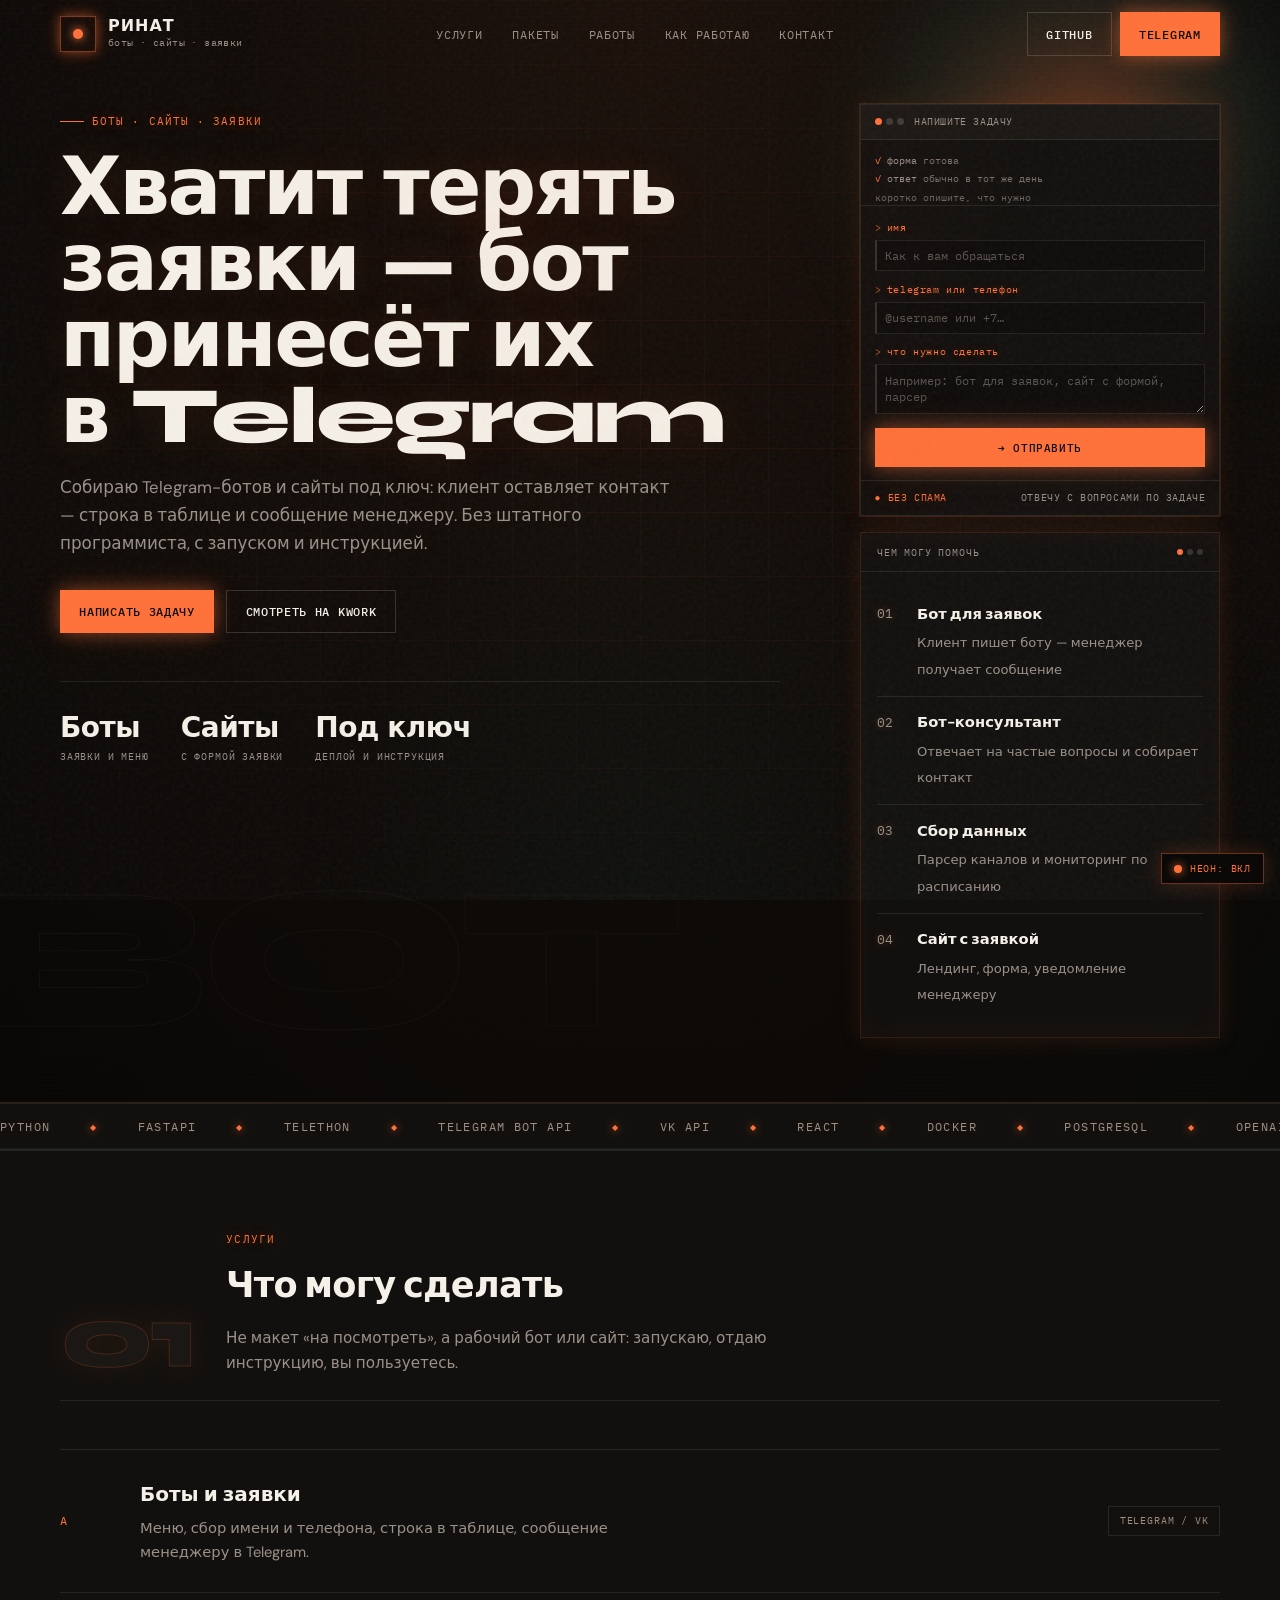
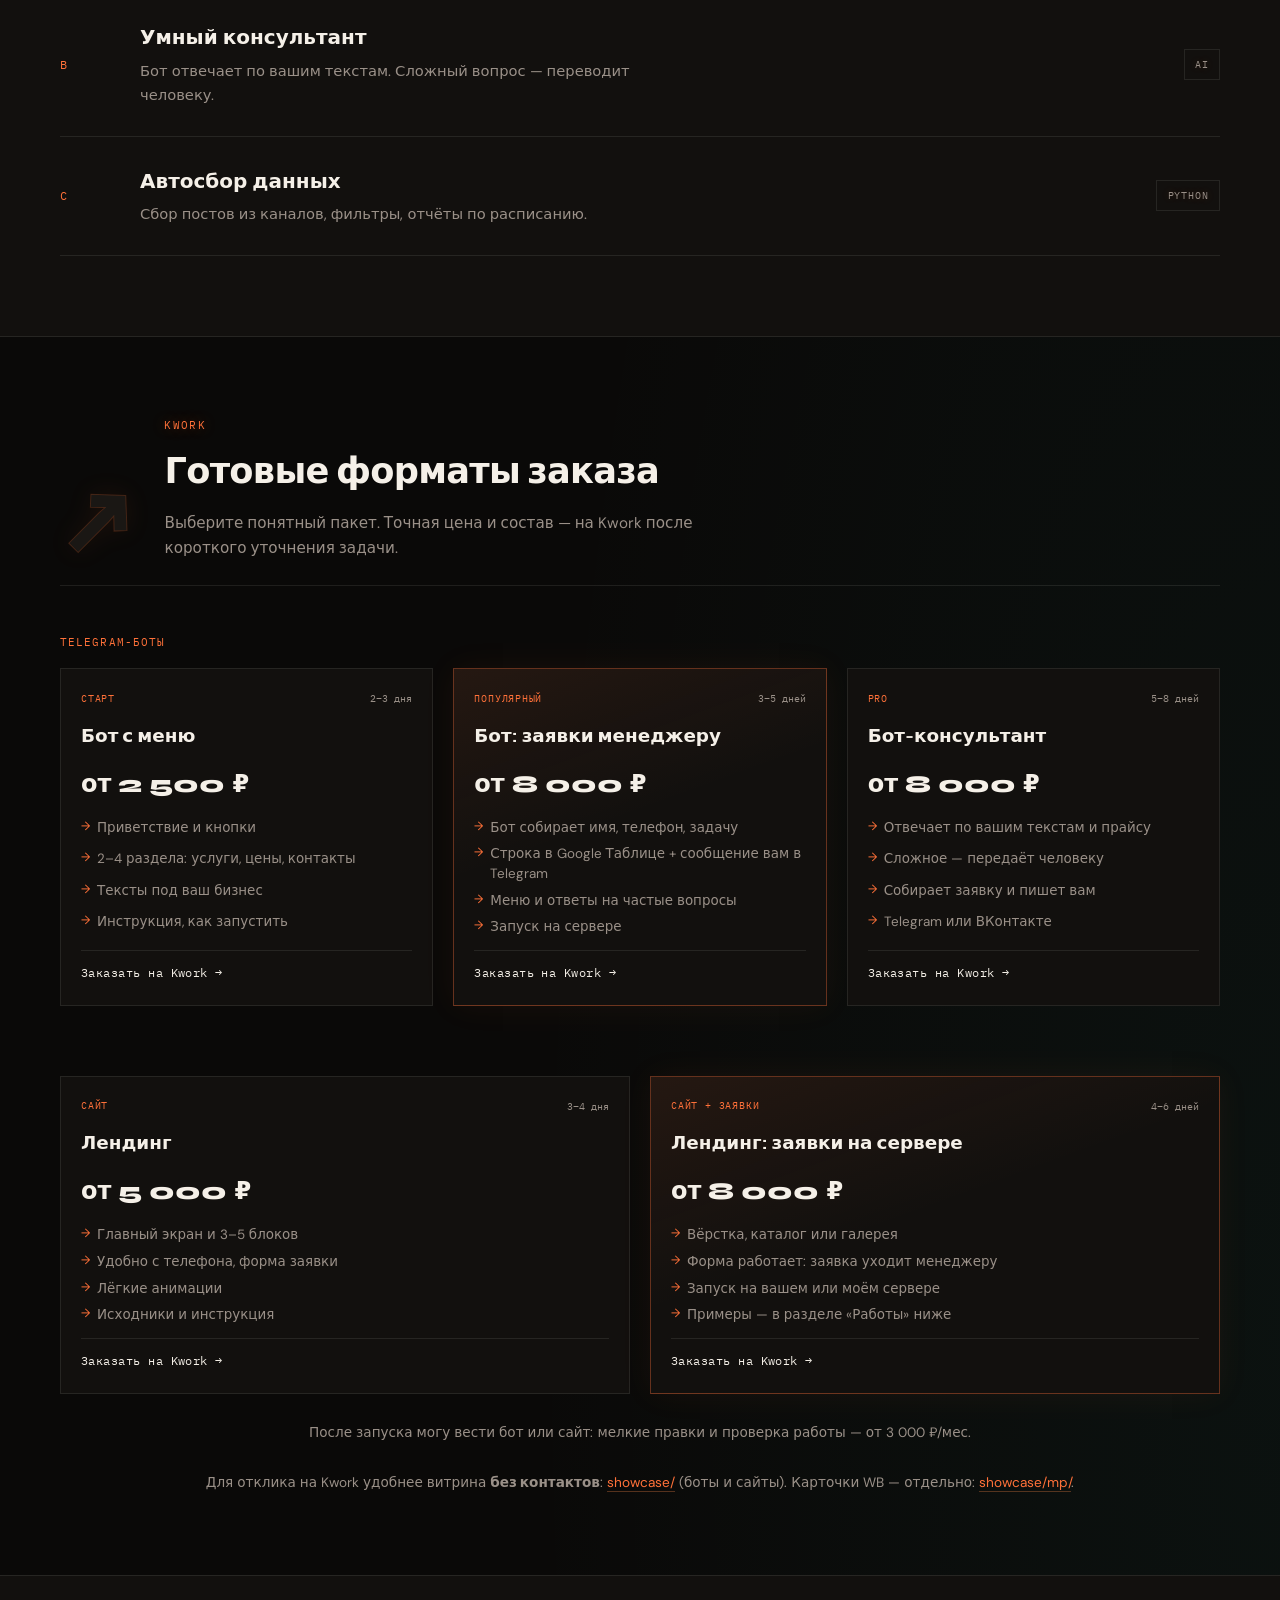
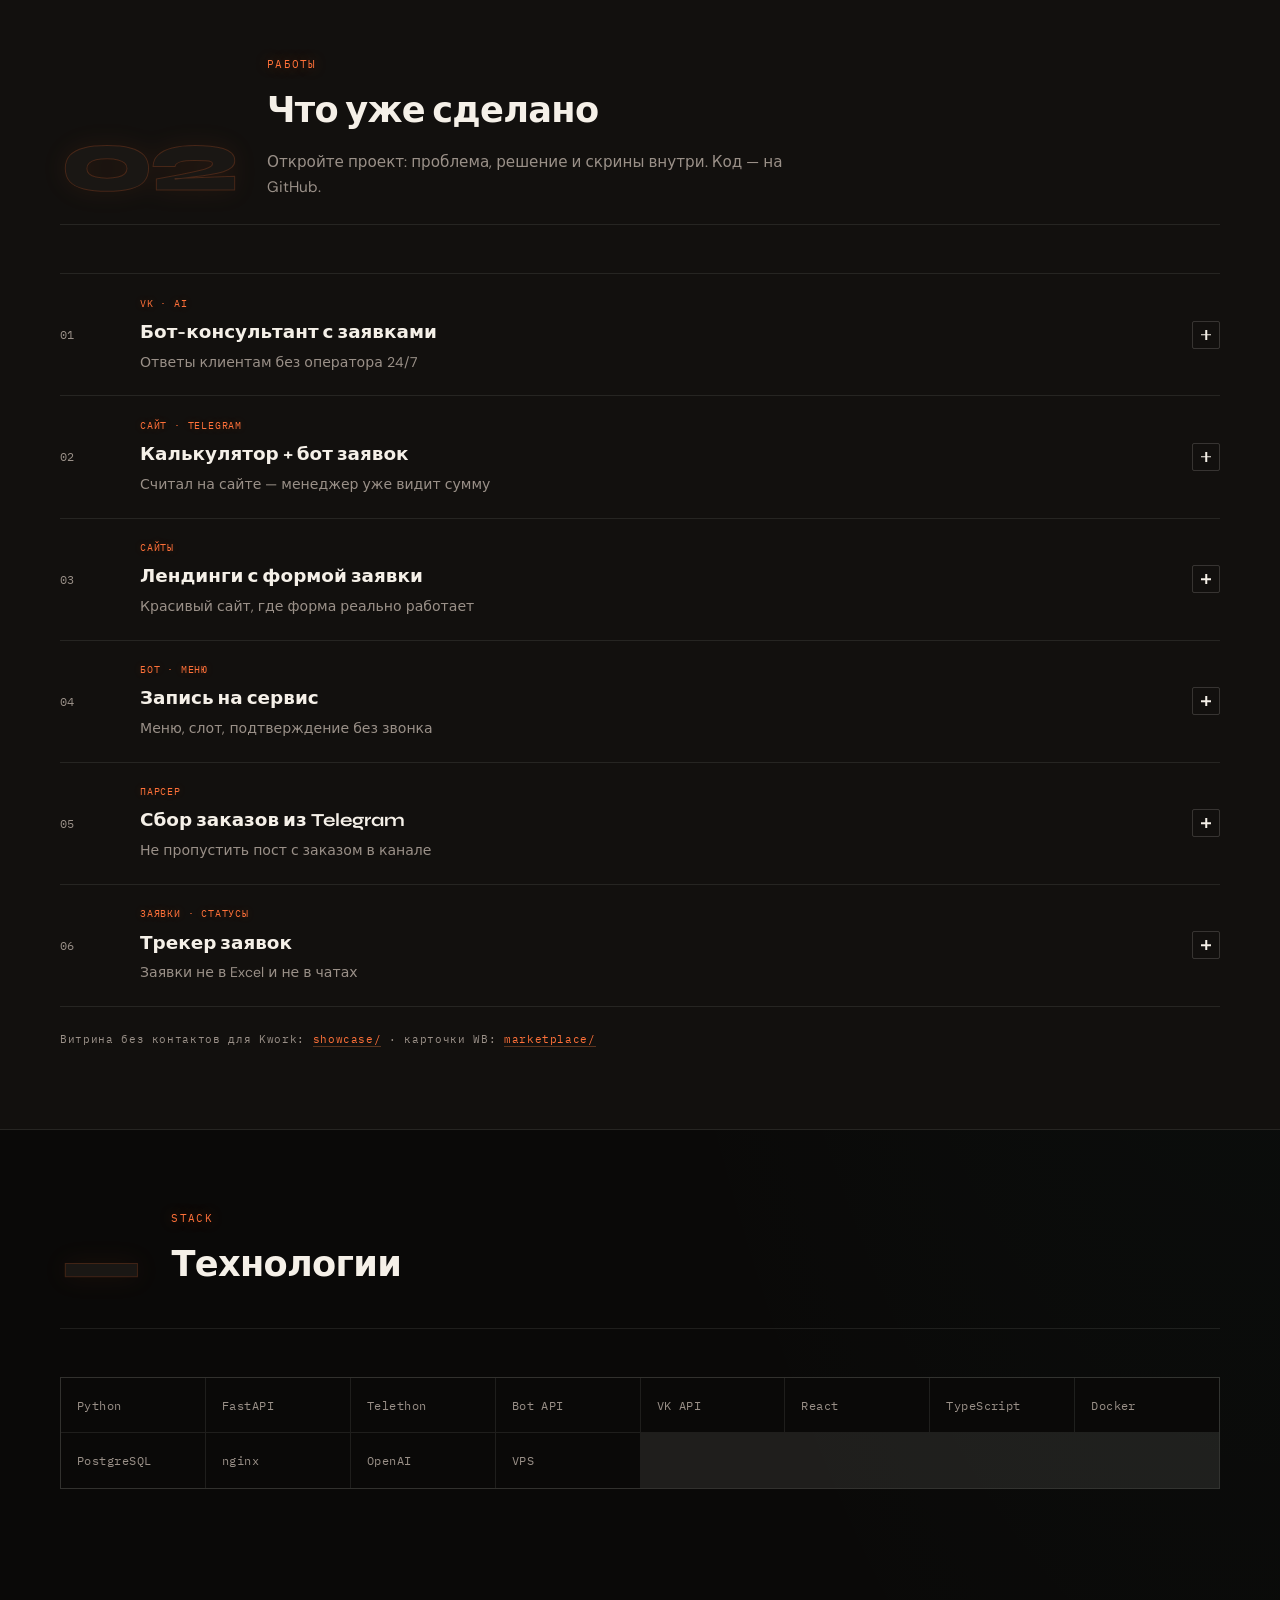
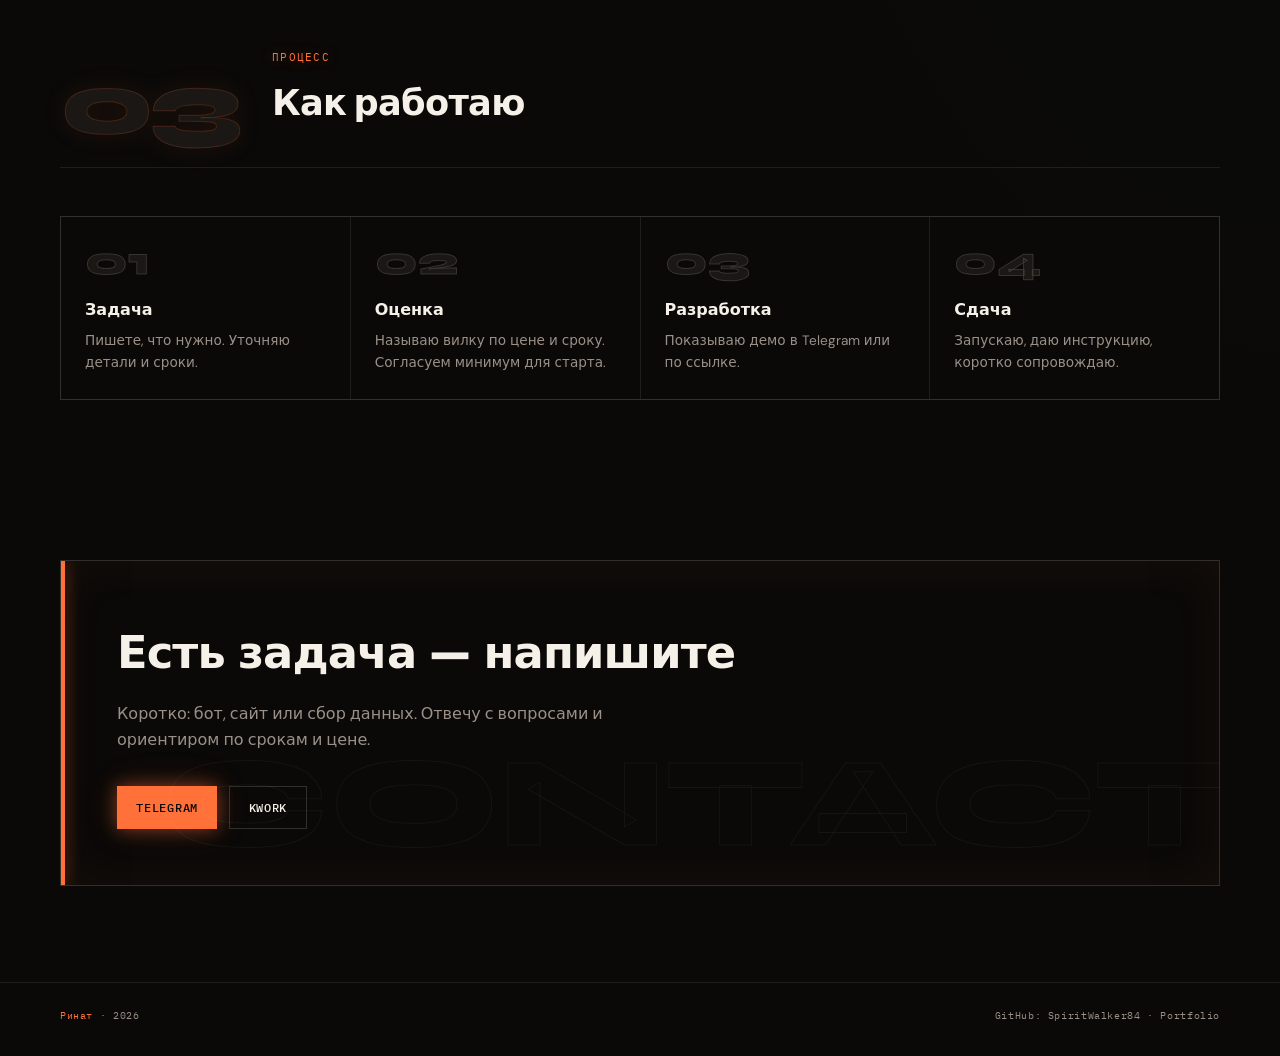
==== public/index.html @ 41913b08 "Add more project mock screenshots inside work accordion. Co-authored-by: Cursor <cursoragent@cursor." ====
<!DOCTYPE html>
<html lang="ru" data-theme="neon">
<head>
  <meta charset="UTF-8">
  <meta name="viewport" content="width=device-width, initial-scale=1.0">
  <title>Ринат — боты, сайты и заявки для бизнеса</title>
  <meta name="description" content="Telegram-боты и сайты: клиент оставляет заявку — менеджер сразу получает её в Telegram или таблицу. Python, FastAPI, деплой на VPS.">
  <meta name="referrer" content="strict-origin-when-cross-origin">
  <link rel="preconnect" href="https://fonts.googleapis.com">
  <link rel="preconnect" href="https://fonts.gstatic.com" crossorigin>
  <link href="https://fonts.googleapis.com/css2?family=DM+Sans:ital,opsz,wght@0,9..40,400;0,9..40,500;0,9..40,600;1,9..40,400&family=IBM+Plex+Mono:wght@400;500&family=Syne:wght@600;700;800&display=swap" rel="stylesheet">
  <link rel="stylesheet" href="css/styles.css">
  <link rel="stylesheet" href="css/neon.css">
</head>
<body>
  <header class="header" id="header">
    <div class="container header__inner">
      <a href="#" class="logo">
        <div class="logo__mark" aria-hidden="true"></div>
        <div class="logo__text">
          <span class="logo__name">Ринат</span>
          <span class="logo__tag">боты · сайты · заявки</span>
        </div>
      </a>
      <nav class="nav" id="nav">
        <a href="#services">Услуги</a>
        <a href="#packages">Пакеты</a>
        <a href="#cases">Работы</a>
        <a href="#process">Как работаю</a>
        <a href="#contact">Контакт</a>
      </nav>
      <div class="header__actions">
        <a href="https://github.com/SpiritWalker84" class="btn btn--ghost" target="_blank" rel="noopener">GitHub</a>
        <a href="#" class="btn btn--primary site-link" data-site-link="telegram">Telegram</a>
      </div>
      <button class="menu-toggle" id="menuToggle" aria-label="Меню">Menu</button>
    </div>
  </header>

  <section class="hero">
    <canvas class="hero__rain" id="signalRain" aria-hidden="true"></canvas>
    <div class="hero__scanlines" aria-hidden="true"></div>
    <div class="hero__grid-bg" aria-hidden="true"></div>
    <div class="hero__orb" aria-hidden="true"></div>
    <div class="hero__watermark" aria-hidden="true">BOT</div>

    <div class="container hero__layout">
      <div class="hero__main reveal">
        <div class="prod-label">Боты · сайты · заявки</div>
        <h1 class="hero__title">Хватит терять заявки&nbsp;— бот принесёт их в&nbsp;Telegram</h1>
        <p class="hero__lead">
          Собираю Telegram-ботов и сайты под ключ: клиент оставляет контакт — строка в таблице
          и сообщение менеджеру. Без штатного программиста, с запуском и инструкцией.
        </p>
        <div class="hero__actions">
          <a href="#contact" class="btn btn--primary">Написать задачу</a>
          <a href="#" class="btn btn--ghost site-link" data-site-link="kwork">Смотреть на Kwork</a>
        </div>
        <div class="hero__meta">
          <div class="meta-item">
            <div class="meta-item__val">Боты</div>
            <div class="meta-item__lbl">Заявки и меню</div>
          </div>
          <div class="meta-item">
            <div class="meta-item__val">Сайты</div>
            <div class="meta-item__lbl">С формой заявки</div>
          </div>
          <div class="meta-item">
            <div class="meta-item__val">Под ключ</div>
            <div class="meta-item__lbl">Деплой и инструкция</div>
          </div>
        </div>
      </div>

      <div class="hero__aside reveal">
        <div class="console-panel">
          <div class="console-panel__bar">
            <span class="console-panel__dots" aria-hidden="true"><i></i><i></i><i></i></span>
            <span class="console-panel__title">Напишите задачу</span>
          </div>
          <div class="console-panel__log" aria-hidden="true">
            <span class="console-line"><span class="console-ok">✓</span> форма <span class="console-dim">готова</span></span>
            <span class="console-line"><span class="console-ok">✓</span> ответ <span class="console-dim">обычно в тот же день</span></span>
            <span class="console-line console-line--dim"> коротко опишите, что нужно</span>
          </div>
          <form class="console-form" id="leadForm" novalidate>
            <input type="text" name="website" class="console-form__hp" tabindex="-1" autocomplete="off" aria-hidden="true">
            <div class="console-form__field">
              <label class="console-form__label" for="leadName">
                <span class="console-prompt">Имя</span>
              </label>
              <input class="console-form__input" id="leadName" name="name" type="text" autocomplete="name" placeholder="Как к вам обращаться" required>
            </div>
            <div class="console-form__field">
              <label class="console-form__label" for="leadContact">
                <span class="console-prompt">Telegram или телефон</span>
              </label>
              <input class="console-form__input" id="leadContact" name="contact" type="text" autocomplete="tel" placeholder="@username или +7…" required>
            </div>
            <div class="console-form__field">
              <label class="console-form__label" for="leadTask">
                <span class="console-prompt">Что нужно сделать</span>
              </label>
              <textarea class="console-form__input console-form__input--area" id="leadTask" name="task" rows="2" placeholder="Например: бот для заявок, сайт с формой, парсер" required></textarea>
            </div>
            <button class="console-form__submit btn btn--primary" type="submit">→ Отправить</button>
          </form>
          <div class="console-panel__foot">
            <span class="console-panel__status">● без спама</span>
            <span class="console-panel__meta">Отвечу с вопросами по задаче</span>
          </div>
        </div>

      <aside class="hero__dock">
        <div class="dock__head">
          <span>Чем могу помочь</span>
          <div class="dock__dots" aria-hidden="true"><span></span><span></span><span></span></div>
        </div>
        <div class="dock__body">
          <div class="dock__row">
            <span class="dock__num">01</span>
            <div>
              <strong>Бот для заявок</strong>
              <span>Клиент пишет боту — менеджер получает сообщение</span>
            </div>
          </div>
          <div class="dock__row">
            <span class="dock__num">02</span>
            <div>
              <strong>Бот-консультант</strong>
              <span>Отвечает на частые вопросы и собирает контакт</span>
            </div>
          </div>
          <div class="dock__row">
            <span class="dock__num">03</span>
            <div>
              <strong>Сбор данных</strong>
              <span>Парсер каналов и мониторинг по расписанию</span>
            </div>
          </div>
          <div class="dock__row">
            <span class="dock__num">04</span>
            <div>
              <strong>Сайт с заявкой</strong>
              <span>Лендинг, форма, уведомление менеджеру</span>
            </div>
          </div>
        </div>
      </aside>
      </div>
    </div>
  </section>

  <div class="marquee-wrap" aria-hidden="true">
    <div class="marquee">
      <div class="marquee__track">
        <span class="marquee__item">Python</span>
        <span class="marquee__item">FastAPI</span>
        <span class="marquee__item">Telethon</span>
        <span class="marquee__item">Telegram Bot API</span>
        <span class="marquee__item">VK API</span>
        <span class="marquee__item">React</span>
        <span class="marquee__item">Docker</span>
        <span class="marquee__item">PostgreSQL</span>
        <span class="marquee__item">OpenAI / LLM</span>
        <span class="marquee__item">nginx</span>
      </div>
      <div class="marquee__track" aria-hidden="true">
        <span class="marquee__item">Python</span>
        <span class="marquee__item">FastAPI</span>
        <span class="marquee__item">Telethon</span>
        <span class="marquee__item">Telegram Bot API</span>
        <span class="marquee__item">VK API</span>
        <span class="marquee__item">React</span>
        <span class="marquee__item">Docker</span>
        <span class="marquee__item">PostgreSQL</span>
        <span class="marquee__item">OpenAI / LLM</span>
        <span class="marquee__item">nginx</span>
      </div>
    </div>
  </div>

  <section class="section section--ink" id="services">
    <div class="container">
      <div class="section__head reveal">
        <div class="section__index">01</div>
        <div class="section__head-text">
          <div class="section__label">Услуги</div>
          <h2 class="section__title">Что могу сделать</h2>
          <p class="section__text">Не макет «на посмотреть», а рабочий бот или сайт: запускаю, отдаю инструкцию, вы пользуетесь.</p>
        </div>
      </div>
      <div class="service-rows">
        <article class="service-row reveal">
          <span class="service-row__num">A</span>
          <div>
            <h3 class="service-row__title">Боты и заявки</h3>
            <p class="service-row__desc">Меню, сбор имени и телефона, строка в таблице, сообщение менеджеру в Telegram.</p>
          </div>
          <span class="service-row__tag">Telegram / VK</span>
        </article>
        <article class="service-row reveal">
          <span class="service-row__num">B</span>
          <div>
            <h3 class="service-row__title">Умный консультант</h3>
            <p class="service-row__desc">Бот отвечает по вашим текстам. Сложный вопрос — переводит человеку.</p>
          </div>
          <span class="service-row__tag">AI</span>
        </article>
        <article class="service-row reveal">
          <span class="service-row__num">C</span>
          <div>
            <h3 class="service-row__title">Автосбор данных</h3>
            <p class="service-row__desc">Сбор постов из каналов, фильтры, отчёты по расписанию.</p>
          </div>
          <span class="service-row__tag">Python</span>
        </article>
      </div>
    </div>
  </section>

  <section class="section" id="packages">
    <div class="container">
      <div class="section__head reveal">
        <div class="section__index">↗</div>
        <div class="section__head-text">
          <div class="section__label">Kwork</div>
          <h2 class="section__title">Готовые форматы заказа</h2>
          <p class="section__text">Выберите понятный пакет. Точная цена и состав — на Kwork после короткого уточнения задачи.</p>
        </div>
      </div>

      <p class="packages__group reveal">Telegram-боты</p>
      <div class="packages-grid reveal">
        <article class="package-card">
          <div class="package-card__head">
            <span class="package-card__tier">Старт</span>
            <span class="package-card__term">2–3 дня</span>
          </div>
          <h3 class="package-card__title">Бот с меню</h3>
          <p class="package-card__price">от 2 500 ₽</p>
          <ul class="package-card__list">
            <li>Приветствие и кнопки</li>
            <li>2–4 раздела: услуги, цены, контакты</li>
            <li>Тексты под ваш бизнес</li>
            <li>Инструкция, как запустить</li>
          </ul>
          <a href="#" class="package-card__link" data-kwork-gig="menu">Заказать на Kwork →</a>
        </article>
        <article class="package-card package-card--featured">
          <div class="package-card__head">
            <span class="package-card__tier">Популярный</span>
            <span class="package-card__term">3–5 дней</span>
          </div>
          <h3 class="package-card__title">Бот: заявки менеджеру</h3>
          <p class="package-card__price">от 8 000 ₽</p>
          <ul class="package-card__list">
            <li>Бот собирает имя, телефон, задачу</li>
            <li>Строка в Google Таблице + сообщение вам в Telegram</li>
            <li>Меню и ответы на частые вопросы</li>
            <li>Запуск на сервере</li>
          </ul>
          <a href="#" class="package-card__link" data-kwork-gig="zayavki">Заказать на Kwork →</a>
        </article>
        <article class="package-card">
          <div class="package-card__head">
            <span class="package-card__tier">Pro</span>
            <span class="package-card__term">5–8 дней</span>
          </div>
          <h3 class="package-card__title">Бот-консультант</h3>
          <p class="package-card__price">от 8 000 ₽</p>
          <ul class="package-card__list">
            <li>Отвечает по вашим текстам и прайсу</li>
            <li>Сложное — передаёт человеку</li>
            <li>Собирает заявку и пишет вам</li>
            <li>Telegram или ВКонтакте</li>
          </ul>
          <a href="#" class="package-card__link" data-kwork-gig="ai">Заказать на Kwork →</a>
        </article>
      </div>

      <p class="packages__group reveal">Сайты</p>
      <div class="packages-grid packages-grid--2 reveal">
        <article class="package-card">
          <div class="package-card__head">
            <span class="package-card__tier">Сайт</span>
            <span class="package-card__term">3–4 дня</span>
          </div>
          <h3 class="package-card__title">Лендинг</h3>
          <p class="package-card__price">от 5 000 ₽</p>
          <ul class="package-card__list">
            <li>Главный экран и 3–5 блоков</li>
            <li>Удобно с телефона, форма заявки</li>
            <li>Лёгкие анимации</li>
            <li>Исходники и инструкция</li>
          </ul>
          <a href="#" class="package-card__link" data-kwork-gig="landing">Заказать на Kwork →</a>
        </article>
        <article class="package-card package-card--featured">
          <div class="package-card__head">
            <span class="package-card__tier">Сайт + заявки</span>
            <span class="package-card__term">4–6 дней</span>
          </div>
          <h3 class="package-card__title">Лендинг: заявки на сервере</h3>
          <p class="package-card__price">от 8 000 ₽</p>
          <ul class="package-card__list">
            <li>Вёрстка, каталог или галерея</li>
            <li>Форма работает: заявка уходит менеджеру</li>
            <li>Запуск на вашем или моём сервере</li>
            <li>Примеры — в разделе «Работы» ниже</li>
          </ul>
          <a href="#" class="package-card__link" data-kwork-gig="zayavki">Заказать на Kwork →</a>
        </article>
      </div>

      <p class="packages__note reveal">После запуска могу вести бот или сайт: мелкие правки и проверка работы — от 3 000 ₽/мес.</p>
      <p class="packages__note reveal">Для отклика на Kwork удобнее витрина <strong>без контактов</strong>: <a href="showcase/" class="packages__note-link">showcase/</a> (боты и сайты). Карточки WB — отдельно: <a href="showcase/mp/" class="packages__note-link">showcase/mp/</a>.</p>
    </div>
  </section>

  <section class="section section--ink" id="cases">
    <div class="container">
      <div class="section__head reveal">
        <div class="section__index">02</div>
        <div class="section__head-text">
          <div class="section__label">Работы</div>
          <h2 class="section__title">Что уже сделано</h2>
          <p class="section__text">Откройте проект: проблема, решение и скрины внутри. Код — на GitHub.</p>
        </div>
      </div>
      <div class="case-list">

        <details class="case-acc reveal">
          <summary class="case-acc__summary">
            <span class="case-acc__num">01</span>
            <div class="case-acc__head">
              <div class="case-acc__tags">VK · AI</div>
              <h3 class="case-acc__title">Бот-консультант с заявками</h3>
              <p class="case-acc__teaser">Ответы клиентам без оператора 24/7</p>
            </div>
            <span class="case-acc__chev" aria-hidden="true"></span>
          </summary>
          <div class="case-acc__panel">
            <div class="case-acc__grid">
              <div class="case-acc__block">
                <span class="case-acc__label">Проблема</span>
                <p>Клиенты пишут в любое время, оператор не успевает — заявки остывают в переписке.</p>
              </div>
              <div class="case-acc__block">
                <span class="case-acc__label">Решение</span>
                <p>Бот отвечает по сценарию, собирает контакт по шагам и передаёт заявку админу.</p>
              </div>
              <div class="case-acc__block">
                <span class="case-acc__label">Результат</span>
                <p>Заявка уходит администратору автоматически, без ручного копирования из чата.</p>
              </div>
            </div>
            <div class="case-acc__media showcase">
              <div class="showcase__card showcase__card--ui showcase__card--wide">
                <div class="browser">
                  <div class="browser__bar">
                    <span class="browser__dots" aria-hidden="true"><i></i><i></i><i></i></span>
                    <span class="browser__url">demo · AI Assistant</span>
                  </div>
                  <div class="browser__screen browser__screen--slide">
                    <img src="images/showcase/bots/03-bot-ai.jpg" alt="AI-консультант: диалог и передача заявки" loading="lazy" width="1280" height="720">
                  </div>
                </div>
                <div class="showcase__caption">
                  <span class="showcase__tag">AI</span>
                  <strong>Консультант в Telegram</strong>
                  <span>Ответ по прайсу → контакт → менеджеру</span>
                </div>
              </div>
              <div class="showcase__card showcase__card--ui">
                <div class="browser">
                  <div class="browser__bar">
                    <span class="browser__dots" aria-hidden="true"><i></i><i></i><i></i></span>
                    <span class="browser__url">demo · уведомление админу</span>
                  </div>
                  <div class="browser__screen browser__screen--slide">
                    <img src="images/showcase/bots/06-admin-ping.jpg" alt="Заявка в Telegram и строка в таблице" loading="lazy" width="1280" height="720">
                  </div>
                </div>
                <div class="showcase__caption">
                  <span class="showcase__tag">Пинг</span>
                  <strong>Админ видит заявку сразу</strong>
                  <span>Карточка лида + запись в таблице</span>
                </div>
              </div>
              <a href="https://github.com/SpiritWalker84/FGIp04" class="showcase__card" target="_blank" rel="noopener">
                <div class="browser">
                  <div class="browser__bar">
                    <span class="browser__dots" aria-hidden="true"><i></i><i></i><i></i></span>
                    <span class="browser__url">Telegram · AI Assistant</span>
                  </div>
                  <div class="browser__screen browser__screen--tg">
                    <div class="tg-mock">
                      <div class="tg-mock__head">
                        <div class="tg-mock__avatar tg-mock__avatar--ai">AI</div>
                        <div>
                          <div class="tg-mock__name">AI Assistant</div>
                          <div class="tg-mock__meta">bot</div>
                        </div>
                      </div>
                      <div class="tg-mock__body">
                        <div class="tg-mock__row tg-mock__row--out">
                          <div class="tg-mock__bubble">Сколько стоит монтаж под ключ?</div>
                        </div>
                        <div class="tg-mock__row tg-mock__row--in">
                          <div class="tg-mock__bubble">Для 20–30 м² — ориентир от 45 000 ₽. Оформить заявку на точный расчёт?</div>
                        </div>
                        <div class="tg-mock__row tg-mock__row--out">
                          <div class="tg-mock__bubble">+7 916 …</div>
                        </div>
                        <div class="tg-mock__row tg-mock__row--in">
                          <div class="tg-mock__bubble tg-mock__bubble--ok">Заявка №184 передана менеджеру</div>
                        </div>
                      </div>
                    </div>
                  </div>
                </div>
                <div class="showcase__caption">
                  <span class="showcase__tag">Чат</span>
                  <strong>Как выглядит диалог</strong>
                  <span>Макет переписки клиента с ботом</span>
                </div>
              </a>
            </div>
            <div class="case-acc__actions">
              <a href="https://github.com/SpiritWalker84/FGIp04" class="case-row__link" target="_blank" rel="noopener">GitHub</a>
            </div>
          </div>
        </details>

        <details class="case-acc reveal">
          <summary class="case-acc__summary">
            <span class="case-acc__num">02</span>
            <div class="case-acc__head">
              <div class="case-acc__tags">Сайт · Telegram</div>
              <h3 class="case-acc__title">Калькулятор + бот заявок</h3>
              <p class="case-acc__teaser">Считал на сайте — менеджер уже видит сумму</p>
            </div>
            <span class="case-acc__chev" aria-hidden="true"></span>
          </summary>
          <div class="case-acc__panel">
            <div class="case-acc__grid">
              <div class="case-acc__block">
                <span class="case-acc__label">Проблема</span>
                <p>Клиент считает цену на сайте, а менеджер узнаёт об интересе только если тот сам напишет.</p>
              </div>
              <div class="case-acc__block">
                <span class="case-acc__label">Решение</span>
                <p>Калькулятор на сайте + отправка заявки в Telegram: сумма, параметры, контакт.</p>
              </div>
              <div class="case-acc__block">
                <span class="case-acc__label">Результат</span>
                <p>Менеджер сразу видит расчёт и телефон — можно перезвонить, пока клиент горячий.</p>
              </div>
            </div>
            <div class="case-acc__media showcase">
              <a href="https://github.com/SpiritWalker84/FGIp05" class="showcase__card showcase__card--wide" target="_blank" rel="noopener">
                <div class="browser">
                  <div class="browser__bar">
                    <span class="browser__dots" aria-hidden="true"><i></i><i></i><i></i></span>
                    <span class="browser__url">github.com/SpiritWalker84/FGIp05</span>
                  </div>
                  <div class="browser__screen">
                    <img src="images/showcase/calculator.png" alt="Калькулятор сметы каркасного дома" loading="lazy" width="960" height="600">
                  </div>
                </div>
                <div class="showcase__caption">
                  <span class="showcase__tag">Сайт · смета</span>
                  <strong>Калькулятор каркасного дома</strong>
                  <span>Параметры → сумма → заявка в Telegram</span>
                </div>
              </a>
              <div class="showcase__card showcase__card--ui">
                <div class="browser">
                  <div class="browser__bar">
                    <span class="browser__dots" aria-hidden="true"><i></i><i></i><i></i></span>
                    <span class="browser__url">demo · LeadNotify</span>
                  </div>
                  <div class="browser__screen browser__screen--slide">
                    <img src="images/showcase/bots/02-bot-leads.jpg" alt="Заявка с сайта в Telegram и таблицу" loading="lazy" width="1280" height="720">
                  </div>
                </div>
                <div class="showcase__caption">
                  <span class="showcase__tag">Бот</span>
                  <strong>Сайт → Telegram → таблица</strong>
                  <span>Менеджер видит сумму и контакт сразу</span>
                </div>
              </div>
              <div class="showcase__card showcase__card--ui">
                <div class="browser">
                  <div class="browser__bar">
                    <span class="browser__dots" aria-hidden="true"><i></i><i></i><i></i></span>
                    <span class="browser__url">demo · таблица заявок</span>
                  </div>
                  <div class="browser__screen browser__screen--slide">
                    <img src="images/showcase/bots/07-sheet-leads.jpg" alt="Таблица заявок с новыми строками" loading="lazy" width="1280" height="720">
                  </div>
                </div>
                <div class="showcase__caption">
                  <span class="showcase__tag">Таблица</span>
                  <strong>Все заявки в одном месте</strong>
                  <span>Строка не теряется в чатах</span>
                </div>
              </div>
            </div>
            <div class="case-acc__actions">
              <a href="https://github.com/SpiritWalker84/FGIp05" class="case-row__link" target="_blank" rel="noopener">GitHub</a>
            </div>
          </div>
        </details>

        <details class="case-acc reveal">
          <summary class="case-acc__summary">
            <span class="case-acc__num">03</span>
            <div class="case-acc__head">
              <div class="case-acc__tags">Сайты</div>
              <h3 class="case-acc__title">Лендинги с формой заявки</h3>
              <p class="case-acc__teaser">Красивый сайт, где форма реально работает</p>
            </div>
            <span class="case-acc__chev" aria-hidden="true"></span>
          </summary>
          <div class="case-acc__panel">
            <div class="case-acc__grid">
              <div class="case-acc__block">
                <span class="case-acc__label">Проблема</span>
                <p>Нужен сайт под ключ: не макет, а форма, с которой заявки куда-то доходят.</p>
              </div>
              <div class="case-acc__block">
                <span class="case-acc__label">Решение</span>
                <p>Несколько лендингов, форма на сервере, запуск на VPS.</p>
              </div>
              <div class="case-acc__block">
                <span class="case-acc__label">Результат</span>
                <p>Живые демо ниже — можно открыть и оставить тестовую заявку.</p>
              </div>
            </div>
            <div class="case-acc__media showcase">
              <a href="http://5.35.94.25/landing2/" class="showcase__card showcase__card--wide" target="_blank" rel="noopener">
                <div class="browser">
                  <div class="browser__bar">
                    <span class="browser__dots" aria-hidden="true"><i></i><i></i><i></i></span>
                    <span class="browser__url">5.35.94.25/landing2</span>
                  </div>
                  <div class="browser__screen">
                    <img src="images/showcase/interior.jpg" alt="Лендинг студии интерьеров FORM" loading="lazy" width="800" height="500">
                  </div>
                </div>
                <div class="showcase__caption">
                  <span class="showcase__tag">Интерьеры</span>
                  <strong>Студия интерьеров</strong>
                  <span>Главный экран, портфолио, форма заявки</span>
                </div>
              </a>
              <a href="http://5.35.94.25/landing1/" class="showcase__card" target="_blank" rel="noopener">
                <div class="browser">
                  <div class="browser__bar">
                    <span class="browser__dots" aria-hidden="true"><i></i><i></i><i></i></span>
                    <span class="browser__url">/landing1</span>
                  </div>
                  <div class="browser__screen">
                    <img src="images/showcase/acril.jpg" alt="Лендинг Senosan / Пластик Акрил" loading="lazy" width="600" height="400">
                  </div>
                </div>
                <div class="showcase__caption">
                  <span class="showcase__tag">Материалы</span>
                  <strong>Пластик Акрил</strong>
                  <span>Каталог фасадов, форма заявки на сервере</span>
                </div>
              </a>
              <a href="http://5.35.94.25/landing3/" class="showcase__card" target="_blank" rel="noopener">
                <div class="browser">
                  <div class="browser__bar">
                    <span class="browser__dots" aria-hidden="true"><i></i><i></i><i></i></span>
                    <span class="browser__url">/landing3</span>
                  </div>
                  <div class="browser__screen">
                    <img src="images/showcase/banya.jpg" alt="Лендинг BanyaWood" loading="lazy" width="600" height="400">
                  </div>
                </div>
                <div class="showcase__caption">
                  <span class="showcase__tag">Каталог</span>
                  <strong>BanyaWood</strong>
                  <span>Каталог бань, галерея, заявка на расчёт</span>
                </div>
              </a>
              <div class="showcase__card showcase__card--ui">
                <div class="browser">
                  <div class="browser__bar">
                    <span class="browser__dots" aria-hidden="true"><i></i><i></i><i></i></span>
                    <span class="browser__url">demo · KarkasDom</span>
                  </div>
                  <div class="browser__screen">
                    <img src="images/showcase/houses.jpg" alt="Лендинг каркасных домов KarkasDom" loading="lazy" width="800" height="500">
                  </div>
                </div>
                <div class="showcase__caption">
                  <span class="showcase__tag">Дома</span>
                  <strong>KarkasDom</strong>
                  <span>Каталог проектов и расчёт сметы</span>
                </div>
              </div>
              <div class="showcase__card showcase__card--ui">
                <div class="browser">
                  <div class="browser__bar">
                    <span class="browser__dots" aria-hidden="true"><i></i><i></i><i></i></span>
                    <span class="browser__url">demo · ПравоЩит</span>
                  </div>
                  <div class="browser__screen">
                    <img src="images/showcase/legal.jpg" alt="Лендинг юридической компании ПравоЩит" loading="lazy" width="800" height="500">
                  </div>
                </div>
                <div class="showcase__caption">
                  <span class="showcase__tag">Юристы</span>
                  <strong>ПравоЩит</strong>
                  <span>Герой, услуги, запись на консультацию</span>
                </div>
              </div>
            </div>
            <div class="case-acc__actions">
              <a href="https://github.com/SpiritWalker84" class="case-row__link" target="_blank" rel="noopener">GitHub</a>
            </div>
          </div>
        </details>

        <details class="case-acc reveal">
          <summary class="case-acc__summary">
            <span class="case-acc__num">04</span>
            <div class="case-acc__head">
              <div class="case-acc__tags">Бот · меню</div>
              <h3 class="case-acc__title">Запись на сервис</h3>
              <p class="case-acc__teaser">Меню, слот, подтверждение без звонка</p>
            </div>
            <span class="case-acc__chev" aria-hidden="true"></span>
          </summary>
          <div class="case-acc__panel">
            <div class="case-acc__grid">
              <div class="case-acc__block">
                <span class="case-acc__label">Проблема</span>
                <p>Клиент звонит или пишет «когда можно» — менеджер вручную ищет свободное время.</p>
              </div>
              <div class="case-acc__block">
                <span class="case-acc__label">Решение</span>
                <p>Бот с кнопками: услуга → данные → предложенный слот → подтверждение.</p>
              </div>
              <div class="case-acc__block">
                <span class="case-acc__label">Результат</span>
                <p>Запись собирается в диалоге; менеджер получает готовый слот.</p>
              </div>
            </div>
            <div class="case-acc__media showcase">
              <div class="showcase__card showcase__card--ui showcase__card--wide">
                <div class="browser">
                  <div class="browser__bar">
                    <span class="browser__dots" aria-hidden="true"><i></i><i></i><i></i></span>
                    <span class="browser__url">demo · MotoService</span>
                  </div>
                  <div class="browser__screen browser__screen--slide">
                    <img src="images/showcase/bots/01-bot-menu.jpg" alt="Бот записи на сервис: меню и слот" loading="lazy" width="1280" height="720">
                  </div>
                </div>
                <div class="showcase__caption">
                  <span class="showcase__tag">Меню</span>
                  <strong>Схема записи</strong>
                  <span>Кнопки → слот → подтверждение</span>
                </div>
              </div>
              <div class="showcase__card showcase__card--ui">
                <div class="browser">
                  <div class="browser__bar">
                    <span class="browser__dots" aria-hidden="true"><i></i><i></i><i></i></span>
                    <span class="browser__url">Telegram · MotoService</span>
                  </div>
                  <div class="browser__screen browser__screen--tg">
                    <div class="tg-mock">
                      <div class="tg-mock__head">
                        <div class="tg-mock__avatar tg-mock__avatar--svc">MS</div>
                        <div>
                          <div class="tg-mock__name">MotoService</div>
                          <div class="tg-mock__meta">bot</div>
                        </div>
                      </div>
                      <div class="tg-mock__body">
                        <div class="tg-mock__row tg-mock__row--in">
                          <div class="tg-mock__bubble">Запись на ТО и ремонт. Выберите или опишите задачу:</div>
                        </div>
                        <div class="tg-mock__keys">
                          <span>ТО</span><span>Ремонт</span><span>Запчасти</span>
                        </div>
                        <div class="tg-mock__row tg-mock__row--out">
                          <div class="tg-mock__bubble">ТО · Yamaha MT-07 · 12 000 км</div>
                        </div>
                        <div class="tg-mock__row tg-mock__row--in">
                          <div class="tg-mock__bubble">Свободно: <b>5 мар, 10:00</b>. Подтвердить запись?</div>
                        </div>
                        <div class="tg-mock__keys tg-mock__keys--2">
                          <span>Да</span><span>Другое время</span>
                        </div>
                      </div>
                    </div>
                  </div>
                </div>
                <div class="showcase__caption">
                  <span class="showcase__tag">Чат</span>
                  <strong>Диалог клиента</strong>
                  <span>Как это выглядит в Telegram</span>
                </div>
              </div>
            </div>
          </div>
        </details>

        <details class="case-acc reveal">
          <summary class="case-acc__summary">
            <span class="case-acc__num">05</span>
            <div class="case-acc__head">
              <div class="case-acc__tags">Парсер</div>
              <h3 class="case-acc__title">Сбор заказов из Telegram</h3>
              <p class="case-acc__teaser">Не пропустить пост с заказом в канале</p>
            </div>
            <span class="case-acc__chev" aria-hidden="true"></span>
          </summary>
          <div class="case-acc__panel">
            <div class="case-acc__grid">
              <div class="case-acc__block">
                <span class="case-acc__label">Проблема</span>
                <p>Заказы сыплются в канал — вручную не уследить, часть уходит конкурентам.</p>
              </div>
              <div class="case-acc__block">
                <span class="case-acc__label">Решение</span>
                <p>Автосбор постов, фильтр по дате, только новые записи — без дублей.</p>
              </div>
              <div class="case-acc__block">
                <span class="case-acc__label">Результат</span>
                <p>Лента заказов собирается сама; вы смотрите уже отфильтрованное.</p>
              </div>
            </div>
            <div class="case-acc__media showcase">
              <div class="showcase__card showcase__card--ui showcase__card--wide">
                <div class="browser">
                  <div class="browser__bar">
                    <span class="browser__dots" aria-hidden="true"><i></i><i></i><i></i></span>
                    <span class="browser__url">demo · парсер канала</span>
                  </div>
                  <div class="browser__screen browser__screen--slide">
                    <img src="images/showcase/bots/04-parser-feed.jpg" alt="Парсер заказов из Telegram-канала" loading="lazy" width="1280" height="720">
                  </div>
                </div>
                <div class="showcase__caption">
                  <span class="showcase__tag">Парсер</span>
                  <strong>Канал → фильтр → список</strong>
                  <span>Только новые посты с заказами</span>
                </div>
              </div>
              <div class="showcase__card showcase__card--ui">
                <div class="browser">
                  <div class="browser__bar">
                    <span class="browser__dots" aria-hidden="true"><i></i><i></i><i></i></span>
                    <span class="browser__url">Telegram · канал заказов</span>
                  </div>
                  <div class="browser__screen browser__screen--tg">
                    <div class="tg-mock">
                      <div class="tg-mock__head">
                        <div class="tg-mock__avatar">CH</div>
                        <div>
                          <div class="tg-mock__name">Заказы · канал</div>
                          <div class="tg-mock__meta">channel</div>
                        </div>
                      </div>
                      <div class="tg-mock__body">
                        <div class="tg-mock__day">сегодня</div>
                        <div class="tg-mock__row tg-mock__row--in">
                          <div class="tg-mock__bubble"><strong>Нужен бот под заявки</strong><br>Бюджет до 15 000 ₽ · срочно</div>
                        </div>
                        <div class="tg-mock__row tg-mock__row--in">
                          <div class="tg-mock__bubble"><strong>Парсер Avito</strong><br>Мониторинг объявлений 1 раз/час</div>
                        </div>
                        <div class="tg-mock__row tg-mock__row--in">
                          <div class="tg-mock__bubble tg-mock__bubble--ok">✓ сохранено · дубль отсеян</div>
                        </div>
                      </div>
                    </div>
                  </div>
                </div>
                <div class="showcase__caption">
                  <span class="showcase__tag">Лента</span>
                  <strong>Посты в канале</strong>
                  <span>Парсер забирает и чистит дубли</span>
                </div>
              </div>
            </div>
            <div class="case-acc__actions">
              <span class="case-row__link case-row__link--muted">Закрытый проект</span>
            </div>
          </div>
        </details>

        <details class="case-acc reveal">
          <summary class="case-acc__summary">
            <span class="case-acc__num">06</span>
            <div class="case-acc__head">
              <div class="case-acc__tags">Заявки · статусы</div>
              <h3 class="case-acc__title">Трекер заявок</h3>
              <p class="case-acc__teaser">Заявки не в Excel и не в чатах</p>
            </div>
            <span class="case-acc__chev" aria-hidden="true"></span>
          </summary>
          <div class="case-acc__panel">
            <div class="case-acc__grid">
              <div class="case-acc__block">
                <span class="case-acc__label">Проблема</span>
                <p>Заявки размазаны по таблицам и переписке — непонятно, кто что взял и на каком этапе.</p>
              </div>
              <div class="case-acc__block">
                <span class="case-acc__label">Решение</span>
                <p>Форма, диспетчер, кабинет мастера, статусы по цепочке.</p>
              </div>
              <div class="case-acc__block">
                <span class="case-acc__label">Результат</span>
                <p>Путь заявки прозрачный: новая → назначена → в работе → готово.</p>
              </div>
            </div>
            <div class="case-acc__media showcase">
              <div class="showcase__card showcase__card--ui showcase__card--wide">
                <div class="browser">
                  <div class="browser__bar">
                    <span class="browser__dots" aria-hidden="true"><i></i><i></i><i></i></span>
                    <span class="browser__url">demo · трекер статусов</span>
                  </div>
                  <div class="browser__screen browser__screen--slide">
                    <img src="images/showcase/bots/05-tracker-board.jpg" alt="Канбан трекера заявок по статусам" loading="lazy" width="1280" height="720">
                  </div>
                </div>
                <div class="showcase__caption">
                  <span class="showcase__tag">Канбан</span>
                  <strong>Доска статусов</strong>
                  <span>Новые → назначено → в работе → готово</span>
                </div>
              </div>
              <div class="showcase__card showcase__card--ui">
                <div class="browser">
                  <div class="browser__bar">
                    <span class="browser__dots" aria-hidden="true"><i></i><i></i><i></i></span>
                    <span class="browser__url">app · карточка заявки</span>
                  </div>
                  <div class="browser__screen browser__screen--tg">
                    <div class="tg-mock">
                      <div class="tg-mock__head">
                        <div class="tg-mock__avatar">TR</div>
                        <div>
                          <div class="tg-mock__name">Заявка №392</div>
                          <div class="tg-mock__meta">в работе</div>
                        </div>
                      </div>
                      <div class="tg-mock__body">
                        <div class="tg-mock__row tg-mock__row--in">
                          <div class="tg-mock__bubble"><strong>Клиент:</strong> Ирина<br><strong>Задача:</strong> монтаж фасада<br><strong>Мастер:</strong> Сергей</div>
                        </div>
                        <div class="tg-mock__keys tg-mock__keys--2">
                          <span>В работу</span><span>Готово</span>
                        </div>
                        <div class="tg-mock__row tg-mock__row--in">
                          <div class="tg-mock__bubble tg-mock__bubble--ok">Статус: в работе · обновлено 14:20</div>
                        </div>
                      </div>
                    </div>
                  </div>
                </div>
                <div class="showcase__caption">
                  <span class="showcase__tag">Карточка</span>
                  <strong>Кабинет мастера</strong>
                  <span>Статус меняется в один клик</span>
                </div>
              </div>
            </div>
            <div class="case-acc__actions">
              <a href="https://github.com/SpiritWalker84/FGIp07" class="case-row__link" target="_blank" rel="noopener">GitHub</a>
            </div>
          </div>
        </details>

      </div>
      <p class="showcase__note reveal" style="margin-top:1.5rem">Витрина без контактов для Kwork: <a href="showcase/" class="showcase__note-link">showcase/</a> · карточки WB: <a href="marketplace/" class="showcase__note-link">marketplace/</a></p>
    </div>
  </section>

  <section class="section" id="stack">
    <div class="container">
      <div class="section__head reveal">
        <div class="section__index">—</div>
        <div class="section__head-text">
          <div class="section__label">Stack</div>
          <h2 class="section__title">Технологии</h2>
        </div>
      </div>
      <div class="stack-grid reveal">
        <div class="stack-cell">Python</div>
        <div class="stack-cell">FastAPI</div>
        <div class="stack-cell">Telethon</div>
        <div class="stack-cell">Bot API</div>
        <div class="stack-cell">VK API</div>
        <div class="stack-cell">React</div>
        <div class="stack-cell">TypeScript</div>
        <div class="stack-cell">Docker</div>
        <div class="stack-cell">PostgreSQL</div>
        <div class="stack-cell">nginx</div>
        <div class="stack-cell">OpenAI</div>
        <div class="stack-cell">VPS</div>
      </div>
    </div>
  </section>

  <section class="section" id="process">
    <div class="container">
      <div class="section__head reveal">
        <div class="section__index">03</div>
        <div class="section__head-text">
          <div class="section__label">Процесс</div>
          <h2 class="section__title">Как работаю</h2>
        </div>
      </div>
      <div class="process-grid reveal">
        <article class="process-step">
          <div class="process-step__num">01</div>
          <h3 class="process-step__title">Задача</h3>
          <p class="process-step__text">Пишете, что нужно. Уточняю детали и сроки.</p>
        </article>
        <article class="process-step">
          <div class="process-step__num">02</div>
          <h3 class="process-step__title">Оценка</h3>
          <p class="process-step__text">Называю вилку по цене и сроку. Согласуем минимум для старта.</p>
        </article>
        <article class="process-step">
          <div class="process-step__num">03</div>
          <h3 class="process-step__title">Разработка</h3>
          <p class="process-step__text">Показываю демо в Telegram или по ссылке.</p>
        </article>
        <article class="process-step">
          <div class="process-step__num">04</div>
          <h3 class="process-step__title">Сдача</h3>
          <p class="process-step__text">Запускаю, даю инструкцию, коротко сопровождаю.</p>
        </article>
      </div>
    </div>
  </section>

  <section class="cta" id="contact">
    <div class="container">
      <div class="cta__panel reveal">
        <h2 class="cta__title">Есть задача — напишите</h2>
        <p class="cta__text">Коротко: бот, сайт или сбор данных. Отвечу с вопросами и ориентиром по срокам и цене.</p>
        <div class="cta__actions">
          <a href="#" class="btn btn--primary site-link" data-site-link="telegram">Telegram</a>
          <a href="#" class="btn btn--ghost site-link" data-site-link="kwork">Kwork</a>
        </div>
      </div>
    </div>
  </section>

  <footer class="footer">
    <div class="container footer__inner">
      <span><span class="footer__brand">Ринат</span> · 2026</span>
      <span>GitHub: SpiritWalker84 · Portfolio</span>
    </div>
  </footer>

  <button type="button" class="theme-toggle" id="themeToggle" aria-label="Переключить оформление">
    <span class="theme-toggle__dot" aria-hidden="true"></span>
    <span id="themeToggleLabel">Неон: вкл</span>
  </button>

  <script src="js/site-config.js"></script>
  <script src="js/apply-site-config.js"></script>
  <script src="js/signal-rain.js"></script>
  <script src="js/main.js"></script>
</body>
</html>
---- public/css/styles.css ----
/* ── SIGNAL brand system ──────────────────────────────────────────
   Accent: one color only (#e07840 clay signal)
   Type: Syne (display) + DM Sans (body) + IBM Plex Mono (tags)
   Layout: editorial rows, production labels, warm ink background
   Ref: editorial portfolios 2026, Swiss grid, mono production tags
   ─────────────────────────────────────────────────────────────── */

:root {
  --ink: #0a0908;
  --ink-2: #12100e;
  --ink-3: #1a1714;
  --surface: #161412;
  --border: rgba(245, 240, 232, 0.09);
  --border-strong: rgba(245, 240, 232, 0.16);
  --text: #f5f0e8;
  --muted: #9a9088;
  --accent: #e07840;
  --accent-dim: rgba(224, 120, 64, 0.14);
  --accent-glow: rgba(224, 120, 64, 0.35);
  --shadow: 0 32px 80px rgba(0, 0, 0, 0.55);
  --radius: 4px;
  --radius-lg: 12px;
  --container: 1160px;
  --font-display: "Syne", system-ui, sans-serif;
  --font-body: "DM Sans", system-ui, sans-serif;
  --font-mono: "IBM Plex Mono", ui-monospace, monospace;
}

*,
*::before,
*::after {
  box-sizing: border-box;
}

html {
  scroll-behavior: smooth;
}

body {
  margin: 0;
  font-family: var(--font-body);
  background: var(--ink);
  color: var(--text);
  line-height: 1.65;
  -webkit-font-smoothing: antialiased;
  overflow-x: hidden;
}

body::before {
  content: "";
  position: fixed;
  inset: 0;
  pointer-events: none;
  z-index: 9999;
  opacity: 0.045;
  background-image: url("data:image/svg+xml,%3Csvg viewBox='0 0 256 256' xmlns='http://www.w3.org/2000/svg'%3E%3Cfilter id='n'%3E%3CfeTurbulence type='fractalNoise' baseFrequency='0.85' numOctaves='4' stitchTiles='stitch'/%3E%3C/filter%3E%3Crect width='100%25' height='100%25' filter='url(%23n)'/%3E%3C/svg%3E");
}

a {
  color: inherit;
  text-decoration: none;
}

.container {
  width: min(var(--container), calc(100% - 2.5rem));
  margin: 0 auto;
}

/* ── Header ─────────────────────────────────────────────────────── */

.header {
  position: fixed;
  top: 0;
  left: 0;
  right: 0;
  z-index: 100;
  border-bottom: 1px solid transparent;
  transition: border-color 0.3s, background 0.3s;
}

.header.is-scrolled {
  background: rgba(10, 9, 8, 0.88);
  backdrop-filter: blur(16px);
  border-bottom-color: var(--border);
}

.header__inner {
  display: flex;
  align-items: center;
  justify-content: space-between;
  gap: 1rem;
  min-height: 68px;
}

.logo {
  display: flex;
  align-items: center;
  gap: 0.75rem;
}

.logo__mark {
  width: 36px;
  height: 36px;
  border: 1px solid var(--border-strong);
  display: grid;
  place-items: center;
  position: relative;
}

.logo__mark::before {
  content: "";
  width: 10px;
  height: 10px;
  background: var(--accent);
  border-radius: 50%;
  box-shadow: 0 0 16px var(--accent-glow);
  animation: pulse 2.4s ease-in-out infinite;
}

@keyframes pulse {
  0%, 100% { opacity: 1; transform: scale(1); }
  50% { opacity: 0.65; transform: scale(0.88); }
}

.logo__text {
  display: flex;
  flex-direction: column;
  gap: 0;
}

.logo__name {
  font-family: var(--font-display);
  font-weight: 800;
  font-size: 1rem;
  letter-spacing: 0.06em;
  text-transform: uppercase;
  line-height: 1.1;
}

.logo__tag {
  font-family: var(--font-mono);
  font-size: 0.65rem;
  color: var(--muted);
  letter-spacing: 0.04em;
}

.nav {
  display: flex;
  gap: 0.25rem;
}

.nav a {
  font-family: var(--font-mono);
  font-size: 0.72rem;
  letter-spacing: 0.06em;
  text-transform: uppercase;
  color: var(--muted);
  padding: 0.45rem 0.75rem;
  border: 1px solid transparent;
  transition: color 0.2s, border-color 0.2s;
}

.nav a:hover {
  color: var(--text);
  border-color: var(--border);
}

.header__actions {
  display: flex;
  gap: 0.5rem;
}

.btn {
  display: inline-flex;
  align-items: center;
  justify-content: center;
  gap: 0.5rem;
  padding: 0.7rem 1.15rem;
  font-family: var(--font-mono);
  font-size: 0.72rem;
  font-weight: 500;
  letter-spacing: 0.06em;
  text-transform: uppercase;
  border: 1px solid var(--border-strong);
  transition: background 0.2s, border-color 0.2s, transform 0.2s;
}

.btn:hover {
  transform: translateY(-1px);
}

.btn--primary {
  background: var(--accent);
  border-color: var(--accent);
  color: var(--ink);
}

.btn--primary:hover {
  background: #eb8a52;
  border-color: #eb8a52;
}

.btn--ghost {
  background: transparent;
  color: var(--text);
}

.btn--ghost:hover {
  border-color: var(--accent);
  color: var(--accent);
}

.menu-toggle {
  display: none;
  background: none;
  border: 1px solid var(--border);
  color: var(--text);
  font-family: var(--font-mono);
  font-size: 0.75rem;
  padding: 0.4rem 0.6rem;
  cursor: pointer;
}

/* ── Hero ─────────────────────────────────────────────────────── */

.hero {
  position: relative;
  min-height: 100svh;
  display: flex;
  align-items: center;
  padding: 6.5rem 0 4rem;
  overflow: hidden;
  isolation: isolate;
}

.hero__rain {
  position: absolute;
  inset: 0;
  z-index: 0;
  opacity: 0.55;
  pointer-events: none;
}

.hero__scanlines {
  position: absolute;
  inset: 0;
  z-index: 1;
  pointer-events: none;
  background: repeating-linear-gradient(
    0deg,
    transparent,
    transparent 2px,
    rgba(0, 0, 0, 0.03) 2px,
    rgba(0, 0, 0, 0.03) 4px
  );
  opacity: 0.4;
}

.hero__scanlines::after {
  content: "";
  position: absolute;
  inset: 0;
  background: linear-gradient(
    180deg,
    transparent 0%,
    rgba(224, 120, 64, 0.03) 50%,
    transparent 100%
  );
  animation: scan-sweep 8s linear infinite;
}

@keyframes scan-sweep {
  0% { transform: translateY(-100%); }
  100% { transform: translateY(100%); }
}

.hero__grid-bg {
  position: absolute;
  inset: 0;
  z-index: 0;
  background-image:
    linear-gradient(var(--border) 1px, transparent 1px),
    linear-gradient(90deg, var(--border) 1px, transparent 1px);
  background-size: 64px 64px;
  mask-image: radial-gradient(ellipse 70% 60% at 50% 40%, black, transparent);
  pointer-events: none;
}

.hero__orb {
  position: absolute;
  top: -10%;
  right: -5%;
  z-index: 0;
  width: min(55vw, 520px);
  height: min(55vw, 520px);
  border-radius: 50%;
  background: radial-gradient(circle, var(--accent-glow), transparent 68%);
  filter: blur(40px);
  pointer-events: none;
  animation: orb-drift 12s ease-in-out infinite alternate;
}

@keyframes orb-drift {
  from { transform: translate(0, 0); }
  to { transform: translate(-40px, 30px); }
}

.hero__watermark {
  position: absolute;
  bottom: 5%;
  left: -2%;
  z-index: 0;
  font-family: var(--font-display);
  font-size: clamp(5rem, 16vw, 14rem);
  font-weight: 800;
  letter-spacing: -0.04em;
  color: transparent;
  -webkit-text-stroke: 1px rgba(245, 240, 232, 0.04);
  pointer-events: none;
  user-select: none;
  line-height: 0.85;
}

.hero__layout {
  position: relative;
  z-index: 2;
  display: grid;
  grid-template-columns: 1fr minmax(300px, 360px);
  gap: 2rem;
  align-items: start;
}

.hero__aside {
  display: flex;
  flex-direction: column;
  gap: 1rem;
}

/* Deploy console — hero aside */
.console-panel {
  border: 1px solid var(--border);
  background: var(--ink-2);
  overflow: hidden;
}

.console-panel__bar {
  display: flex;
  align-items: center;
  gap: 0.65rem;
  padding: 0.55rem 0.85rem;
  border-bottom: 1px solid var(--border);
  background: var(--ink-3);
}

.console-panel__dots {
  display: flex;
  gap: 4px;
}

.console-panel__dots i {
  width: 7px;
  height: 7px;
  border-radius: 50%;
  background: var(--border-strong);
  font-style: normal;
}

.console-panel__dots i:first-child {
  background: var(--accent);
}

.console-panel__title {
  font-family: var(--font-mono);
  font-size: 0.62rem;
  letter-spacing: 0.06em;
  color: var(--muted);
  text-transform: uppercase;
}

.console-panel__log {
  padding: 0.75rem 0.85rem 0;
  font-family: var(--font-mono);
  font-size: 0.65rem;
  line-height: 1.55;
  color: var(--muted);
  display: grid;
  gap: 0.15rem;
  border-bottom: 1px solid var(--border);
}

.console-panel__body {
  margin: 0;
  padding: 1rem 0.85rem;
  font-family: var(--font-mono);
  font-size: 0.68rem;
  line-height: 1.65;
  color: var(--muted);
  overflow-x: auto;
  white-space: pre;
}

.console-form {
  padding: 0.85rem;
  display: grid;
  gap: 0.65rem;
}

.console-form__field {
  display: grid;
  gap: 0.25rem;
}

.console-form__label {
  font-family: var(--font-mono);
  font-size: 0.62rem;
  letter-spacing: 0.06em;
  text-transform: lowercase;
}

.console-form__input {
  width: 100%;
  padding: 0.45rem 0.55rem;
  font-family: var(--font-mono);
  font-size: 0.72rem;
  color: var(--text);
  background: rgba(0, 0, 0, 0.25);
  border: 1px solid var(--border);
  border-left: 2px solid var(--border-strong);
  outline: none;
  transition: border-color 0.2s, box-shadow 0.2s;
}

.console-form__input::placeholder {
  color: rgba(154, 144, 136, 0.55);
}

.console-form__input:focus {
  border-color: rgba(224, 120, 64, 0.45);
  border-left-color: var(--accent);
  box-shadow: inset 0 0 0 1px rgba(224, 120, 64, 0.08);
}

.console-form__input--area {
  resize: vertical;
  min-height: 2.8rem;
  line-height: 1.45;
}

.console-form__submit {
  width: 100%;
  margin-top: 0.25rem;
  cursor: pointer;
  font-size: 0.68rem;
}

.console-panel__foot {
  display: flex;
  justify-content: space-between;
  align-items: center;
  padding: 0.55rem 0.85rem;
  border-top: 1px solid var(--border);
  font-family: var(--font-mono);
  font-size: 0.62rem;
  letter-spacing: 0.06em;
  text-transform: uppercase;
}

.console-panel__status {
  color: var(--accent);
}

.console-panel__meta {
  color: var(--muted);
}

.console-line {
  display: block;
}

.console-line--dim {
  color: rgba(154, 144, 136, 0.65);
}

.console-prompt {
  color: var(--accent);
  user-select: none;
}

.console-prompt::before {
  content: ">";
  margin-right: 0.35rem;
  opacity: 0.7;
}

.console-ok {
  color: var(--accent);
}

.console-dim {
  color: rgba(154, 144, 136, 0.75);
}

.glitch {
  animation: glitch-shift 5s infinite;
}

.glitch::before,
.glitch::after {
  content: attr(data-text);
  position: absolute;
  top: 0;
  left: 0;
  width: 100%;
  height: 100%;
  opacity: 0;
}

.glitch::before {
  color: var(--accent);
  animation: glitch-1 5s infinite;
  clip-path: inset(0 0 70% 0);
}

.glitch::after {
  color: rgba(245, 240, 232, 0.6);
  animation: glitch-2 5s infinite;
  clip-path: inset(60% 0 0 0);
}

@keyframes glitch-shift {
  0%, 88%, 100% { transform: none; }
  89% { transform: skewX(-2deg); }
  90% { transform: skewX(1deg); }
  91% { transform: none; }
}

@keyframes glitch-1 {
  0%, 88%, 100% { opacity: 0; transform: none; }
  89% { opacity: 0.7; transform: translateX(-3px); }
  90% { opacity: 0; }
}

@keyframes glitch-2 {
  0%, 90%, 100% { opacity: 0; transform: none; }
  91% { opacity: 0.5; transform: translateX(3px); }
  92% { opacity: 0; }
}

.hero__main {
  max-width: 720px;
}

.prod-label {
  display: inline-flex;
  align-items: center;
  gap: 0.5rem;
  font-family: var(--font-mono);
  font-size: 0.68rem;
  letter-spacing: 0.1em;
  text-transform: uppercase;
  color: var(--accent);
  margin-bottom: 1.25rem;
}

.prod-label::before {
  content: "";
  width: 24px;
  height: 1px;
  background: var(--accent);
}

.hero__title {
  font-family: var(--font-display);
  font-size: clamp(2.8rem, 6.5vw, 5rem);
  font-weight: 800;
  line-height: 0.95;
  letter-spacing: -0.03em;
  margin: 0 0 1.25rem;
}

.hero__title em.glitch {
  font-style: normal;
  color: var(--accent);
  position: relative;
  display: inline-block;
}

.hero__lead {
  max-width: 52ch;
  color: var(--muted);
  font-size: 1.05rem;
  margin: 0 0 2rem;
}

.hero__actions {
  display: flex;
  flex-wrap: wrap;
  gap: 0.75rem;
  margin-bottom: 3rem;
}

.hero__meta {
  display: flex;
  flex-wrap: wrap;
  gap: 2rem;
  padding-top: 2rem;
  border-top: 1px solid var(--border);
}

.meta-item__val {
  font-family: var(--font-display);
  font-size: 1.75rem;
  font-weight: 800;
  letter-spacing: -0.02em;
  line-height: 1;
  margin-bottom: 0.35rem;
}

.meta-item__lbl {
  font-family: var(--font-mono);
  font-size: 0.65rem;
  letter-spacing: 0.08em;
  text-transform: uppercase;
  color: var(--muted);
}

.hero__dock {
  border: 1px solid var(--border);
  background: var(--ink-2);
  padding: 0;
}

.dock__head {
  display: flex;
  align-items: center;
  justify-content: space-between;
  padding: 0.65rem 1rem;
  border-bottom: 1px solid var(--border);
  font-family: var(--font-mono);
  font-size: 0.65rem;
  letter-spacing: 0.08em;
  text-transform: uppercase;
  color: var(--muted);
}

.dock__dots {
  display: flex;
  gap: 4px;
}

.dock__dots span {
  width: 6px;
  height: 6px;
  border-radius: 50%;
  background: var(--border-strong);
}

.dock__dots span:first-child { background: var(--accent); }

.dock__body {
  padding: 1rem;
  display: grid;
  gap: 0;
}

.dock__row {
  display: grid;
  grid-template-columns: 28px 1fr;
  gap: 0.75rem;
  padding: 0.85rem 0;
  border-bottom: 1px solid var(--border);
  align-items: start;
}

.dock__row:last-child {
  border-bottom: 0;
}

.dock__num {
  font-family: var(--font-mono);
  font-size: 0.65rem;
  color: var(--accent);
  padding-top: 0.15rem;
}

.dock__row strong {
  display: block;
  font-size: 0.92rem;
  margin-bottom: 0.2rem;
}

.dock__row span {
  font-size: 0.82rem;
  color: var(--muted);
  line-height: 1.45;
}

/* ── Marquee ────────────────────────────────────────────────────── */

.marquee-wrap {
  border-block: 1px solid var(--border);
  background: var(--ink-2);
  overflow: hidden;
  padding: 0.85rem 0;
}

.marquee {
  display: flex;
  width: max-content;
  animation: marquee 28s linear infinite;
}

.marquee__track {
  display: flex;
  align-items: center;
  gap: 2.5rem;
  padding-right: 2.5rem;
}

.marquee__item {
  font-family: var(--font-mono);
  font-size: 0.72rem;
  letter-spacing: 0.12em;
  text-transform: uppercase;
  color: var(--muted);
  white-space: nowrap;
}

.marquee__item::after {
  content: "◆";
  margin-left: 2.5rem;
  color: var(--accent);
  font-size: 0.5rem;
  vertical-align: middle;
}

@keyframes marquee {
  from { transform: translateX(0); }
  to { transform: translateX(-50%); }
}

/* ── Sections ───────────────────────────────────────────────────── */

.section {
  padding: 5rem 0;
}

.section--ink {
  background: var(--ink-2);
  border-block: 1px solid var(--border);
}

.section__head {
  display: grid;
  grid-template-columns: auto 1fr;
  gap: 2rem;
  align-items: end;
  margin-bottom: 3rem;
  padding-bottom: 1.5rem;
  border-bottom: 1px solid var(--border);
}

.section__index {
  font-family: var(--font-display);
  font-size: clamp(3rem, 8vw, 5.5rem);
  font-weight: 800;
  line-height: 0.85;
  letter-spacing: -0.04em;
  color: var(--ink-3);
  -webkit-text-stroke: 1px var(--border-strong);
}

.section__head-text {
  max-width: 560px;
}

.section__label {
  font-family: var(--font-mono);
  font-size: 0.68rem;
  letter-spacing: 0.12em;
  text-transform: uppercase;
  color: var(--accent);
  margin-bottom: 0.5rem;
}

.section__title {
  margin: 0 0 0.65rem;
  font-family: var(--font-display);
  font-size: clamp(1.6rem, 3vw, 2.2rem);
  font-weight: 700;
  letter-spacing: -0.02em;
}

.section__text {
  margin: 0;
  color: var(--muted);
  font-size: 0.95rem;
}

/* ── Service rows (editorial) ───────────────────────────────────── */

.service-rows {
  display: grid;
  gap: 0;
}

.service-row {
  display: grid;
  grid-template-columns: 56px 1fr auto;
  gap: 1.5rem;
  align-items: center;
  padding: 1.75rem 0;
  border-bottom: 1px solid var(--border);
  transition: padding-left 0.25s ease;
}

.service-row:first-child {
  border-top: 1px solid var(--border);
}

.service-row:hover {
  padding-left: 0.5rem;
}

.service-row__num {
  font-family: var(--font-mono);
  font-size: 0.72rem;
  color: var(--accent);
}

.service-row__title {
  margin: 0 0 0.3rem;
  font-family: var(--font-display);
  font-size: 1.25rem;
  font-weight: 700;
}

.service-row__desc {
  margin: 0;
  color: var(--muted);
  font-size: 0.92rem;
  max-width: 52ch;
}

.service-row__tag {
  font-family: var(--font-mono);
  font-size: 0.65rem;
  letter-spacing: 0.08em;
  text-transform: uppercase;
  color: var(--muted);
  border: 1px solid var(--border);
  padding: 0.35rem 0.65rem;
  white-space: nowrap;
}

/* ── Kwork packages ──────────────────────────────────────────────── */

.packages-grid {
  display: grid;
  grid-template-columns: repeat(3, 1fr);
  gap: 1.25rem;
}

.packages-grid--2 {
  grid-template-columns: repeat(2, 1fr);
}

.packages__group {
  font-family: var(--font-mono);
  font-size: 0.68rem;
  letter-spacing: 0.1em;
  text-transform: uppercase;
  color: var(--accent);
  margin: 0 0 1rem;
}

.packages__group:not(:first-of-type) {
  margin-top: 2.25rem;
}

.package-card {
  display: flex;
  flex-direction: column;
  gap: 0.85rem;
  padding: 1.35rem 1.25rem 1.4rem;
  border: 1px solid var(--border);
  background: var(--ink-2);
  transition: border-color 0.25s, transform 0.25s;
}

.package-card:hover {
  border-color: var(--border-strong);
  transform: translateY(-2px);
}

.package-card--featured {
  border-color: rgba(224, 120, 64, 0.35);
  background:
    linear-gradient(160deg, rgba(224, 120, 64, 0.06), transparent 45%),
    var(--ink-2);
}

.package-card__head {
  display: flex;
  align-items: center;
  justify-content: space-between;
  gap: 0.5rem;
}

.package-card__tier {
  font-family: var(--font-mono);
  font-size: 0.62rem;
  letter-spacing: 0.08em;
  text-transform: uppercase;
  color: var(--accent);
}

.package-card__term {
  font-family: var(--font-mono);
  font-size: 0.6rem;
  color: var(--muted);
}

.package-card__title {
  margin: 0;
  font-family: var(--font-display);
  font-size: 1.15rem;
  font-weight: 700;
}

.package-card__price {
  margin: 0;
  font-family: var(--font-display);
  font-size: 1.5rem;
  font-weight: 800;
  color: var(--text);
}

.package-card__list {
  margin: 0;
  padding: 0;
  list-style: none;
  display: grid;
  gap: 0.45rem;
  flex: 1;
}

.package-card__list li {
  position: relative;
  padding-left: 1rem;
  font-size: 0.84rem;
  color: var(--muted);
  line-height: 1.45;
}

.package-card__list li::before {
  content: "→";
  position: absolute;
  left: 0;
  color: var(--accent);
  font-size: 0.75rem;
}

.package-card__link {
  margin-top: auto;
  font-family: var(--font-mono);
  font-size: 0.72rem;
  letter-spacing: 0.04em;
  color: var(--text);
  text-decoration: none;
  padding-top: 0.75rem;
  border-top: 1px solid var(--border);
  transition: color 0.2s;
}

.package-card__link:hover {
  color: var(--accent);
}

.package-card__note {
  margin: auto 0 0;
  padding-top: 0.75rem;
  border-top: 1px solid var(--border);
  font-family: var(--font-mono);
  font-size: 0.68rem;
  letter-spacing: 0.04em;
  color: var(--muted);
}

.packages__note {
  margin: 1.75rem 0 0;
  font-size: 0.85rem;
  color: var(--muted);
  text-align: center;
}

.packages__note-link {
  color: var(--accent);
  text-decoration: none;
  border-bottom: 1px solid rgba(224, 120, 64, 0.35);
}

.packages__note-link:hover {
  border-bottom-color: var(--accent);
}

/* ── Case rows (editorial) ─────────────────────────────────────── */

.case-list {
  display: grid;
  gap: 0;
}

.case-row {
  display: grid;
  grid-template-columns: 56px 1fr auto;
  gap: 1.5rem;
  align-items: center;
  padding: 1.5rem 0;
  border-bottom: 1px solid var(--border);
  transition: background 0.2s;
}

.case-row:first-child {
  border-top: 1px solid var(--border);
}

.case-row:hover {
  background: rgba(224, 120, 64, 0.04);
}

.case-row__num {
  font-family: var(--font-mono);
  font-size: 0.72rem;
  color: var(--muted);
}

.case-row:hover .case-row__num {
  color: var(--accent);
}

.case-row__body {
  min-width: 0;
}

.case-row__tags {
  font-family: var(--font-mono);
  font-size: 0.62rem;
  letter-spacing: 0.08em;
  text-transform: uppercase;
  color: var(--accent);
  margin-bottom: 0.35rem;
}

.case-row__title {
  margin: 0 0 0.25rem;
  font-family: var(--font-display);
  font-size: 1.15rem;
  font-weight: 700;
}

.case-row__desc {
  margin: 0;
  color: var(--muted);
  font-size: 0.88rem;
}

.case-row__link {
  font-family: var(--font-mono);
  font-size: 0.68rem;
  letter-spacing: 0.06em;
  text-transform: uppercase;
  color: var(--text);
  border: 1px solid var(--border-strong);
  padding: 0.5rem 0.85rem;
  white-space: nowrap;
  display: inline-block;
  transition: border-color 0.2s, color 0.2s;
}

.case-row__link:hover {
  border-color: var(--accent);
  color: var(--accent);
}

.case-row__link--muted {
  cursor: default;
  color: var(--muted);
  border-color: var(--border);
}

.case-row__link--muted:hover {
  color: var(--muted);
  border-color: var(--border);
}

/* ── Case accordion ─────────────────────────────────────────────── */

.case-acc {
  border-bottom: 1px solid var(--border);
}

.case-acc:first-child {
  border-top: 1px solid var(--border);
}

.case-acc__summary {
  display: grid;
  grid-template-columns: 56px 1fr auto;
  gap: 1.5rem;
  align-items: center;
  padding: 1.35rem 0;
  cursor: pointer;
  list-style: none;
  transition: background 0.2s;
}

.case-acc__summary::-webkit-details-marker {
  display: none;
}

.case-acc__summary::marker {
  content: "";
}

.case-acc__summary:hover {
  background: rgba(224, 120, 64, 0.04);
}

.case-acc[open] .case-acc__summary {
  background: rgba(224, 120, 64, 0.06);
}

.case-acc__num {
  font-family: var(--font-mono);
  font-size: 0.72rem;
  color: var(--muted);
}

.case-acc__summary:hover .case-acc__num,
.case-acc[open] .case-acc__num {
  color: var(--accent);
}

.case-acc__head {
  min-width: 0;
}

.case-acc__tags {
  font-family: var(--font-mono);
  font-size: 0.62rem;
  letter-spacing: 0.08em;
  text-transform: uppercase;
  color: var(--accent);
  margin-bottom: 0.3rem;
}

.case-acc__title {
  margin: 0 0 0.2rem;
  font-family: var(--font-display);
  font-size: 1.15rem;
  font-weight: 700;
}

.case-acc__teaser {
  margin: 0;
  color: var(--muted);
  font-size: 0.88rem;
}

.case-acc__chev {
  width: 1.75rem;
  height: 1.75rem;
  border: 1px solid var(--border-strong);
  border-radius: 2px;
  position: relative;
  flex-shrink: 0;
  transition: border-color 0.2s, transform 0.25s ease;
}

.case-acc__chev::before,
.case-acc__chev::after {
  content: "";
  position: absolute;
  top: 50%;
  left: 50%;
  background: var(--text);
  transition: transform 0.25s ease, opacity 0.2s;
}

.case-acc__chev::before {
  width: 10px;
  height: 1.5px;
  transform: translate(-50%, -50%);
}

.case-acc__chev::after {
  width: 1.5px;
  height: 10px;
  transform: translate(-50%, -50%);
}

.case-acc[open] .case-acc__chev {
  border-color: var(--accent);
}

.case-acc[open] .case-acc__chev::after {
  opacity: 0;
  transform: translate(-50%, -50%) scaleY(0);
}

.case-acc__panel {
  padding: 0 0 1.5rem 56px;
  animation: caseAccIn 0.28s ease;
}

@keyframes caseAccIn {
  from {
    opacity: 0;
    transform: translateY(-6px);
  }
  to {
    opacity: 1;
    transform: translateY(0);
  }
}

@media (prefers-reduced-motion: reduce) {
  .case-acc__panel {
    animation: none;
  }

  .case-acc__chev,
  .case-acc__chev::before,
  .case-acc__chev::after {
    transition: none;
  }
}

.case-acc__grid {
  display: grid;
  grid-template-columns: repeat(3, 1fr);
  gap: 1rem 1.25rem;
  margin-bottom: 1.15rem;
}

.case-acc__block {
  min-width: 0;
}

.case-acc__label {
  display: block;
  font-family: var(--font-mono);
  font-size: 0.62rem;
  letter-spacing: 0.08em;
  text-transform: uppercase;
  color: var(--accent);
  margin-bottom: 0.4rem;
}

.case-acc__block p {
  margin: 0;
  color: var(--muted);
  font-size: 0.9rem;
  line-height: 1.45;
}

.case-acc__media {
  margin: 0 0 1.15rem;
}

.case-acc__media.showcase {
  margin-top: 0.25rem;
}

.case-acc__actions {
  display: flex;
  flex-wrap: wrap;
  gap: 0.5rem;
  align-items: center;
}

/* ── Visual showcase ─────────────────────────────────────────────── */

.showcase {
  display: grid;
  grid-template-columns: repeat(2, 1fr);
  gap: 1.25rem;
}

.showcase__card {
  display: flex;
  flex-direction: column;
  border: 1px solid var(--border);
  background: var(--ink-2);
  transition: border-color 0.25s, transform 0.25s;
  overflow: hidden;
}

a.showcase__card:hover {
  border-color: var(--accent);
  transform: translateY(-3px);
}

.showcase__group {
  font-family: var(--font-mono);
  font-size: 0.68rem;
  letter-spacing: 0.1em;
  text-transform: uppercase;
  color: var(--accent);
  margin: 0 0 1rem;
}

.showcase__group:not(:first-of-type) {
  margin-top: 2.5rem;
}

.showcase--bots {
  grid-template-columns: repeat(3, 1fr);
}

.browser__screen--tg {
  aspect-ratio: 4 / 5;
  padding: 0;
  background: #0e1621;
}

.tg-mock {
  display: flex;
  flex-direction: column;
  height: 100%;
  font-size: 0.68rem;
  line-height: 1.45;
}

.tg-mock__head {
  display: flex;
  align-items: center;
  gap: 0.55rem;
  padding: 0.55rem 0.65rem;
  background: #17212b;
  border-bottom: 1px solid rgba(255, 255, 255, 0.05);
}

.tg-mock__avatar {
  width: 28px;
  height: 28px;
  border-radius: 50%;
  background: linear-gradient(135deg, #e07840, #c96a38);
  display: grid;
  place-items: center;
  font-family: var(--font-mono);
  font-size: 0.55rem;
  font-weight: 600;
  color: #fff;
  flex-shrink: 0;
}

.tg-mock__avatar--ai {
  background: linear-gradient(135deg, #5eb8ff, #3d8cc7);
}

.tg-mock__avatar--svc {
  background: linear-gradient(135deg, #6b7280, #4b5563);
}

.tg-mock__name {
  font-weight: 600;
  color: #f5f5f5;
  font-size: 0.72rem;
}

.tg-mock__meta {
  font-size: 0.58rem;
  color: #6d8395;
}

.tg-mock__body {
  flex: 1;
  padding: 0.55rem 0.5rem 0.65rem;
  display: flex;
  flex-direction: column;
  gap: 0.35rem;
  overflow: hidden;
  background:
    radial-gradient(circle at 100% 0%, rgba(94, 166, 255, 0.06), transparent 40%),
    #0e1621;
}

.tg-mock__day {
  align-self: center;
  font-size: 0.55rem;
  color: #6d8395;
  background: rgba(0, 0, 0, 0.2);
  padding: 0.15rem 0.45rem;
  border-radius: 999px;
  margin-bottom: 0.15rem;
}

.tg-mock__row {
  display: flex;
  max-width: 92%;
}

.tg-mock__row--in {
  align-self: flex-start;
}

.tg-mock__row--out {
  align-self: flex-end;
}

.tg-mock__bubble {
  padding: 0.4rem 0.55rem;
  border-radius: 10px 10px 10px 4px;
  background: #182533;
  color: #e8edf2;
  word-break: break-word;
}

.tg-mock__row--out .tg-mock__bubble {
  background: #2b5278;
  border-radius: 10px 10px 4px 10px;
}

.tg-mock__bubble--ok {
  background: #1a2e1f;
  border: 1px solid rgba(76, 175, 80, 0.25);
  color: #a5d6a7;
}

.tg-mock__bubble strong {
  font-weight: 600;
  color: #fff;
}

.tg-mock__bubble b {
  color: #7ec8ff;
}

.tg-mock__muted {
  display: block;
  margin-top: 0.25rem;
  color: #8fa4b5;
  font-size: 0.62rem;
}

.tg-mock__keys {
  display: grid;
  grid-template-columns: repeat(3, 1fr);
  gap: 0.25rem;
  margin: 0.15rem 0;
}

.tg-mock__keys--2 {
  grid-template-columns: 1fr 1fr;
}

.tg-mock__keys span {
  text-align: center;
  padding: 0.3rem 0.25rem;
  background: rgba(43, 82, 120, 0.35);
  border: 1px solid rgba(94, 166, 255, 0.15);
  border-radius: 6px;
  color: #7ec8ff;
  font-size: 0.58rem;
}

.showcase__card--wide {
  grid-column: 1 / -1;
}

.showcase__card--ui {
  cursor: default;
}

.browser {
  display: flex;
  flex-direction: column;
}

.browser__bar {
  display: flex;
  align-items: center;
  gap: 0.75rem;
  padding: 0.55rem 0.85rem;
  border-bottom: 1px solid var(--border);
  background: var(--ink-3);
}

.browser__dots {
  display: flex;
  gap: 4px;
}

.browser__dots i {
  width: 7px;
  height: 7px;
  border-radius: 50%;
  background: var(--border-strong);
  font-style: normal;
}

.browser__dots i:first-child { background: var(--accent); }

.browser__url {
  font-family: var(--font-mono);
  font-size: 0.62rem;
  letter-spacing: 0.04em;
  color: var(--muted);
  overflow: hidden;
  text-overflow: ellipsis;
  white-space: nowrap;
}

.browser__screen {
  aspect-ratio: 16 / 10;
  overflow: hidden;
  background: var(--ink);
}

.browser__screen--slide {
  aspect-ratio: 16 / 9;
}

.browser__screen--slide img {
  object-fit: cover;
  object-position: center;
}

.browser__screen img {
  width: 100%;
  height: 100%;
  object-fit: cover;
  object-position: top center;
  transition: transform 0.5s cubic-bezier(0.22, 1, 0.36, 1);
}

a.showcase__card:hover .browser__screen img {
  transform: scale(1.03);
}

.browser__screen--chat {
  display: flex;
  align-items: center;
  justify-content: center;
  padding: 1.25rem;
  background:
    radial-gradient(circle at 30% 20%, var(--accent-dim), transparent 50%),
    var(--ink);
}

.chat-mock {
  width: 100%;
  max-width: 280px;
  display: grid;
  gap: 0.55rem;
}

.chat-mock__bubble {
  padding: 0.55rem 0.75rem;
  border-radius: 12px 12px 12px 4px;
  font-size: 0.78rem;
  line-height: 1.4;
  max-width: 92%;
}

.chat-mock__bubble--bot {
  background: var(--ink-3);
  border: 1px solid var(--border);
  color: var(--text);
}

.chat-mock__bubble--user {
  justify-self: end;
  background: var(--accent-dim);
  border: 1px solid rgba(224, 120, 64, 0.25);
  color: var(--text);
  border-radius: 12px 12px 4px 12px;
}

.chat-mock__status {
  font-family: var(--font-mono);
  font-size: 0.62rem;
  letter-spacing: 0.06em;
  color: var(--accent);
  text-align: center;
  padding-top: 0.35rem;
}

.showcase__caption {
  display: grid;
  gap: 0.2rem;
  padding: 1rem 1.1rem 1.15rem;
  border-top: 1px solid var(--border);
}

.showcase__tag {
  font-family: var(--font-mono);
  font-size: 0.62rem;
  letter-spacing: 0.08em;
  text-transform: uppercase;
  color: var(--accent);
}

.showcase__caption strong {
  font-family: var(--font-display);
  font-size: 1.05rem;
  font-weight: 700;
}

.showcase__caption span:last-child {
  font-size: 0.82rem;
  color: var(--muted);
}

.showcase__note {
  margin: 1.5rem 0 0;
  font-family: var(--font-mono);
  font-size: 0.68rem;
  letter-spacing: 0.06em;
  color: var(--muted);
}

.showcase__note-link {
  color: var(--accent);
  border-bottom: 1px solid rgba(224, 120, 64, 0.35);
}

.showcase__note-link:hover {
  border-bottom-color: var(--accent);
}

/* ── Stack grid ─────────────────────────────────────────────────── */

.stack-grid {
  display: grid;
  grid-template-columns: repeat(auto-fill, minmax(140px, 1fr));
  gap: 1px;
  background: var(--border);
  border: 1px solid var(--border);
}

.stack-cell {
  background: var(--ink);
  padding: 1.1rem 1rem;
  font-family: var(--font-mono);
  font-size: 0.72rem;
  letter-spacing: 0.04em;
  color: var(--muted);
  transition: color 0.2s, background 0.2s;
}

.stack-cell:hover {
  background: var(--accent-dim);
  color: var(--text);
}

/* ── Process ────────────────────────────────────────────────────── */

.process-grid {
  display: grid;
  grid-template-columns: repeat(4, 1fr);
  gap: 1px;
  background: var(--border);
  border: 1px solid var(--border);
}

.process-step {
  background: var(--ink);
  padding: 1.5rem;
}

.process-step__num {
  font-family: var(--font-display);
  font-size: 2.5rem;
  font-weight: 800;
  color: var(--ink-3);
  -webkit-text-stroke: 1px var(--border-strong);
  line-height: 1;
  margin-bottom: 1rem;
}

.process-step__title {
  margin: 0 0 0.4rem;
  font-family: var(--font-display);
  font-size: 1rem;
  font-weight: 700;
}

.process-step__text {
  margin: 0;
  color: var(--muted);
  font-size: 0.85rem;
}

/* ── CTA ────────────────────────────────────────────────────────── */

.cta {
  padding: 5rem 0 6rem;
}

.cta__panel {
  position: relative;
  border: 1px solid var(--border-strong);
  padding: clamp(2rem, 5vw, 3.5rem);
  overflow: hidden;
}

.cta__panel::before {
  content: "";
  position: absolute;
  top: 0;
  left: 0;
  width: 4px;
  height: 100%;
  background: var(--accent);
}

.cta__panel::after {
  content: "CONTACT";
  position: absolute;
  right: -1rem;
  bottom: -1.5rem;
  font-family: var(--font-display);
  font-size: clamp(4rem, 12vw, 8rem);
  font-weight: 800;
  color: transparent;
  -webkit-text-stroke: 1px rgba(245, 240, 232, 0.05);
  pointer-events: none;
}

.cta__title {
  margin: 0 0 0.65rem;
  font-family: var(--font-display);
  font-size: clamp(1.8rem, 4vw, 2.8rem);
  font-weight: 800;
  letter-spacing: -0.02em;
  max-width: 16ch;
}

.cta__text {
  margin: 0 0 2rem;
  color: var(--muted);
  max-width: 46ch;
}

.cta__actions {
  display: flex;
  flex-wrap: wrap;
  gap: 0.75rem;
}

/* ── Footer ─────────────────────────────────────────────────────── */

.footer {
  padding: 1.5rem 0 2rem;
  border-top: 1px solid var(--border);
}

.footer__inner {
  display: flex;
  justify-content: space-between;
  align-items: center;
  gap: 1rem;
  flex-wrap: wrap;
  font-family: var(--font-mono);
  font-size: 0.65rem;
  letter-spacing: 0.06em;
  color: var(--muted);
}

.footer__brand {
  color: var(--accent);
}

/* ── Reveal ─────────────────────────────────────────────────────── */

.reveal {
  opacity: 0;
  transform: translateY(24px);
  transition: opacity 0.7s cubic-bezier(0.22, 1, 0.36, 1),
    transform 0.7s cubic-bezier(0.22, 1, 0.36, 1);
}

.reveal.is-visible {
  opacity: 1;
  transform: translateY(0);
}

/* ── Responsive ─────────────────────────────────────────────────── */

@media (max-width: 960px) {
  .nav,
  .header__actions .btn--ghost {
    display: none;
  }

  .menu-toggle {
    display: block;
  }

  .nav.is-open {
    display: flex;
    flex-direction: column;
    position: fixed;
    top: 68px;
    left: 0;
    right: 0;
    padding: 1rem;
    background: rgba(10, 9, 8, 0.97);
    border-bottom: 1px solid var(--border);
  }

  .hero__layout {
    grid-template-columns: 1fr;
  }

  .hero__aside {
    order: -1;
  }

  .console-panel {
    max-width: 100%;
  }

  .service-row,
  .case-row {
    grid-template-columns: 40px 1fr;
  }

  .case-acc__summary {
    grid-template-columns: 40px 1fr auto;
    gap: 1rem;
  }

  .case-acc__panel {
    padding-left: 0;
  }

  .case-acc__grid {
    grid-template-columns: 1fr;
    gap: 0.85rem;
  }

  .case-acc__media.showcase,
  .case-acc__media.showcase--bots {
    grid-template-columns: 1fr;
  }

  .service-row__tag,
  .case-row__link {
    grid-column: 2;
    justify-self: start;
    margin-top: 0.5rem;
  }

  .section__head {
    grid-template-columns: 1fr;
    gap: 0.75rem;
  }

  .process-grid {
    grid-template-columns: 1fr 1fr;
  }

  .showcase {
    grid-template-columns: 1fr;
  }

  .showcase--bots {
    grid-template-columns: 1fr;
  }

  .packages-grid {
    grid-template-columns: 1fr;
  }

  .packages-grid--2 {
    grid-template-columns: 1fr;
  }

  .showcase__card--wide {
    grid-column: auto;
  }
}

@media (max-width: 520px) {
  .process-grid {
    grid-template-columns: 1fr;
  }

  .hero__meta {
    gap: 1.25rem;
  }
}

/* ── Showcase page (Kwork, no contacts) ─────────────────────────── */

.page-showcase {
  padding-top: 4.5rem;
}

.kwork-banner {
  margin: 0 0 2rem;
  padding: 0.75rem 1rem;
  border: 1px solid var(--border);
  background: var(--ink-2);
  font-family: var(--font-mono);
  font-size: 0.72rem;
  letter-spacing: 0.03em;
  color: var(--muted);
  text-align: center;
}

.kwork-banner strong {
  color: var(--accent);
  font-weight: 500;
}

.showcase-page-hero {
  padding: 2.5rem 0 3rem;
  border-bottom: 1px solid var(--border);
}

.showcase-page-hero__title {
  margin: 0 0 0.75rem;
  font-family: var(--font-display);
  font-size: clamp(1.75rem, 4vw, 2.5rem);
  font-weight: 800;
  letter-spacing: -0.02em;
}

.showcase-page-hero__text {
  margin: 0;
  max-width: 42rem;
  color: var(--muted);
  font-size: 1rem;
  line-height: 1.6;
}

.header--minimal .header__actions .btn--primary {
  display: none;
}

.footer--minimal {
  padding: 2rem 0;
  border-top: 1px solid var(--border);
  font-size: 0.82rem;
  color: var(--muted);
}

.footer--minimal a {
  color: var(--text);
  text-decoration: none;
}

.footer--minimal a:hover {
  color: var(--accent);
}

.console-form__hp {
  position: absolute;
  left: -9999px;
  width: 1px;
  height: 1px;
  opacity: 0;
  pointer-events: none;
}

.btn--static {
  pointer-events: none;
  cursor: default;
  opacity: 0.85;
}

.site-link.is-disabled {
  opacity: 0.55;
  cursor: not-allowed;
}

@media (prefers-reduced-motion: reduce) {
  .marquee { animation: none; }
  .hero__orb { animation: none; }
  .logo__mark::before { animation: none; }
  .hero__scanlines::after { animation: none; }
  .console-cursor { animation: none; opacity: 1; }
  .glitch,
  .glitch::before,
  .glitch::after { animation: none; }
  .hero__rain { display: none; }
  .reveal { opacity: 1; transform: none; transition: none; }
}
---- public/css/neon.css ----
/* v2 neon layer — orange accent + cyan accents, toggle via html[data-theme="neon"] */

html[data-theme="neon"] {
  --accent: #ff7139;
  --accent-dim: rgba(255, 113, 57, 0.18);
  --accent-glow: rgba(255, 113, 57, 0.55);
  --neon-cyan: #2ee8d0;
  --neon-cyan-dim: rgba(46, 232, 208, 0.12);
}

html[data-theme="neon"] body {
  background:
    radial-gradient(ellipse 80% 50% at 50% -20%, rgba(255, 113, 57, 0.07), transparent),
    radial-gradient(ellipse 60% 40% at 100% 50%, rgba(46, 232, 208, 0.04), transparent),
    var(--ink);
}

html[data-theme="neon"] .header.is-scrolled {
  box-shadow: 0 1px 0 rgba(255, 113, 57, 0.12), 0 0 32px rgba(255, 113, 57, 0.06);
}

html[data-theme="neon"] .nav a:hover {
  color: var(--accent);
  text-shadow: 0 0 14px var(--accent-glow);
  border-color: rgba(255, 113, 57, 0.2);
}

html[data-theme="neon"] .logo__mark {
  box-shadow:
    0 0 12px rgba(255, 113, 57, 0.5),
    0 0 28px rgba(255, 113, 57, 0.15),
    inset 0 0 8px rgba(255, 113, 57, 0.08);
  border-color: rgba(255, 113, 57, 0.45);
}

html[data-theme="neon"] .logo__mark::before {
  box-shadow:
    0 0 10px var(--accent),
    0 0 22px var(--accent-glow);
}

html[data-theme="neon"] .btn--primary {
  box-shadow:
    0 0 18px rgba(255, 113, 57, 0.45),
    0 0 36px rgba(255, 113, 57, 0.15);
}

html[data-theme="neon"] .btn--primary:hover {
  box-shadow:
    0 0 24px rgba(255, 113, 57, 0.55),
    0 0 48px rgba(255, 113, 57, 0.2);
}

html[data-theme="neon"] .btn--ghost:hover {
  border-color: rgba(255, 113, 57, 0.55);
  color: var(--accent);
  box-shadow: 0 0 16px rgba(46, 232, 208, 0.12);
  text-shadow: 0 0 12px rgba(46, 232, 208, 0.35);
}

html[data-theme="neon"] .hero__orb {
  background: radial-gradient(
    circle,
    rgba(255, 113, 57, 0.45),
    rgba(46, 232, 208, 0.08) 45%,
    transparent 68%
  );
  filter: blur(48px);
}

html[data-theme="neon"] .hero__grid-bg {
  background-image:
    linear-gradient(rgba(255, 113, 57, 0.06) 1px, transparent 1px),
    linear-gradient(90deg, rgba(46, 232, 208, 0.04) 1px, transparent 1px);
}

html[data-theme="neon"] .hero__title {
  text-shadow: 0 0 40px rgba(255, 113, 57, 0.12);
}

html[data-theme="neon"] .hero__title em.glitch {
  text-shadow:
    0 0 20px rgba(255, 113, 57, 0.55),
    0 0 40px rgba(255, 113, 57, 0.2);
}

html[data-theme="neon"] .console-panel {
  box-shadow:
    0 0 0 1px rgba(255, 113, 57, 0.15),
    0 0 28px rgba(255, 113, 57, 0.08),
    inset 0 0 40px rgba(255, 113, 57, 0.02);
}

html[data-theme="neon"] .console-panel:focus-within {
  box-shadow:
    0 0 0 1px rgba(255, 113, 57, 0.35),
    0 0 32px rgba(255, 113, 57, 0.15),
    0 0 64px rgba(46, 232, 208, 0.06);
}

html[data-theme="neon"] .console-form__input:focus {
  border-left-color: var(--accent);
  box-shadow:
    inset 0 0 0 1px rgba(255, 113, 57, 0.12),
    0 0 14px rgba(255, 113, 57, 0.12);
}

html[data-theme="neon"] .console-prompt {
  text-shadow: 0 0 8px rgba(255, 113, 57, 0.25);
}

html[data-theme="neon"] .console-panel__status,
html[data-theme="neon"] .prod-label,
html[data-theme="neon"] .section__label {
  text-shadow: 0 0 14px rgba(255, 113, 57, 0.4);
}

html[data-theme="neon"] .hero__dock {
  box-shadow:
    0 0 22px rgba(255, 113, 57, 0.12),
    inset 0 0 24px rgba(255, 113, 57, 0.04);
  border-color: rgba(255, 113, 57, 0.14);
}

html[data-theme="neon"] .package-card--featured {
  border-color: rgba(255, 113, 57, 0.35);
  background:
    linear-gradient(160deg, rgba(255, 113, 57, 0.08), transparent 45%),
    var(--ink-2);
  box-shadow: 0 0 32px rgba(255, 113, 57, 0.06);
}

html[data-theme="neon"] .package-card:hover {
  box-shadow: 0 0 28px rgba(255, 113, 57, 0.08);
}

html[data-theme="neon"] .showcase__card:hover {
  box-shadow: 0 0 36px rgba(255, 113, 57, 0.14);
}

html[data-theme="neon"] .browser__screen--tg {
  box-shadow: inset 0 0 40px rgba(255, 113, 57, 0.06);
}

html[data-theme="neon"] .case-row:hover,
html[data-theme="neon"] .case-acc__summary:hover,
html[data-theme="neon"] .case-acc[open] .case-acc__summary {
  box-shadow: inset 3px 0 0 var(--accent), 0 0 20px rgba(255, 113, 57, 0.06);
}

html[data-theme="neon"] .case-acc__tags {
  text-shadow: 0 0 8px rgba(255, 113, 57, 0.2);
}

html[data-theme="neon"] .case-acc[open] .case-acc__chev {
  box-shadow: 0 0 12px rgba(255, 113, 57, 0.25);
}

html[data-theme="neon"] .marquee-wrap {
  box-shadow:
    inset 0 1px 0 rgba(255, 113, 57, 0.12),
    inset 0 -1px 0 rgba(46, 232, 208, 0.08);
}

html[data-theme="neon"] .marquee__item {
  text-shadow: 0 0 8px rgba(255, 113, 57, 0.15);
}

html[data-theme="neon"] .marquee__item::after {
  color: var(--accent);
  text-shadow: 0 0 8px rgba(255, 113, 57, 0.8);
}

html[data-theme="neon"] .cta__panel::before {
  background: var(--accent);
  box-shadow: 0 0 16px rgba(255, 113, 57, 0.6);
}

html[data-theme="neon"] .cta__panel {
  box-shadow: inset 0 0 50px rgba(255, 113, 57, 0.06);
}

html[data-theme="neon"] .stack-cell:hover {
  box-shadow: inset 0 0 20px rgba(46, 232, 208, 0.08);
  text-shadow: 0 0 10px rgba(46, 232, 208, 0.35);
  color: var(--accent);
}

html[data-theme="neon"] .section__index {
  -webkit-text-stroke: 1px rgba(255, 113, 57, 0.2);
  filter: drop-shadow(0 0 12px rgba(255, 113, 57, 0.08));
}

html[data-theme="neon"] .service-row:hover {
  box-shadow: inset 0 0 28px rgba(255, 113, 57, 0.06);
}

html[data-theme="neon"] .service-row__tag {
  text-shadow: 0 0 8px rgba(255, 113, 57, 0.2);
}

html[data-theme="neon"] .case-row__link:hover {
  border-color: rgba(255, 113, 57, 0.55);
  color: var(--accent);
  box-shadow: 0 0 16px rgba(255, 113, 57, 0.2);
}

html[data-theme="neon"] .dock__num {
  text-shadow: 0 0 8px rgba(255, 113, 57, 0.35);
}

html[data-theme="neon"] .case-row__tags {
  text-shadow: 0 0 8px rgba(255, 113, 57, 0.2);
}

html[data-theme="neon"] body::after {
  content: "";
  position: fixed;
  inset: 0;
  pointer-events: none;
  z-index: 9998;
  background:
    radial-gradient(ellipse at top, rgba(255, 113, 57, 0.04), transparent 50%),
    radial-gradient(ellipse at bottom, rgba(46, 232, 208, 0.03), transparent 40%);
}

html[data-theme="neon"] .hero__rain {
  opacity: 0.65;
}

.theme-toggle {
  position: fixed;
  bottom: 1rem;
  right: 1rem;
  z-index: 10000;
  display: flex;
  align-items: center;
  gap: 0.5rem;
  padding: 0.5rem 0.75rem;
  font-family: var(--font-mono);
  font-size: 0.62rem;
  letter-spacing: 0.08em;
  text-transform: uppercase;
  color: var(--muted);
  background: rgba(10, 9, 8, 0.92);
  border: 1px solid var(--border-strong);
  cursor: pointer;
  backdrop-filter: blur(8px);
  transition: border-color 0.2s, box-shadow 0.2s, color 0.2s;
}

.theme-toggle:hover {
  color: var(--text);
  border-color: var(--accent);
}

html[data-theme="neon"] .theme-toggle {
  color: var(--accent);
  border-color: rgba(255, 113, 57, 0.4);
  box-shadow: 0 0 20px rgba(255, 113, 57, 0.2);
}

.theme-toggle__dot {
  width: 8px;
  height: 8px;
  border-radius: 50%;
  background: var(--muted);
  transition: background 0.2s, box-shadow 0.2s;
}

html[data-theme="neon"] .theme-toggle__dot {
  background: var(--accent);
  box-shadow: 0 0 10px var(--accent);
}

@media (prefers-reduced-motion: reduce) {
  html[data-theme="neon"] .logo__mark,
  html[data-theme="neon"] .btn--primary {
    box-shadow: none;
  }
}
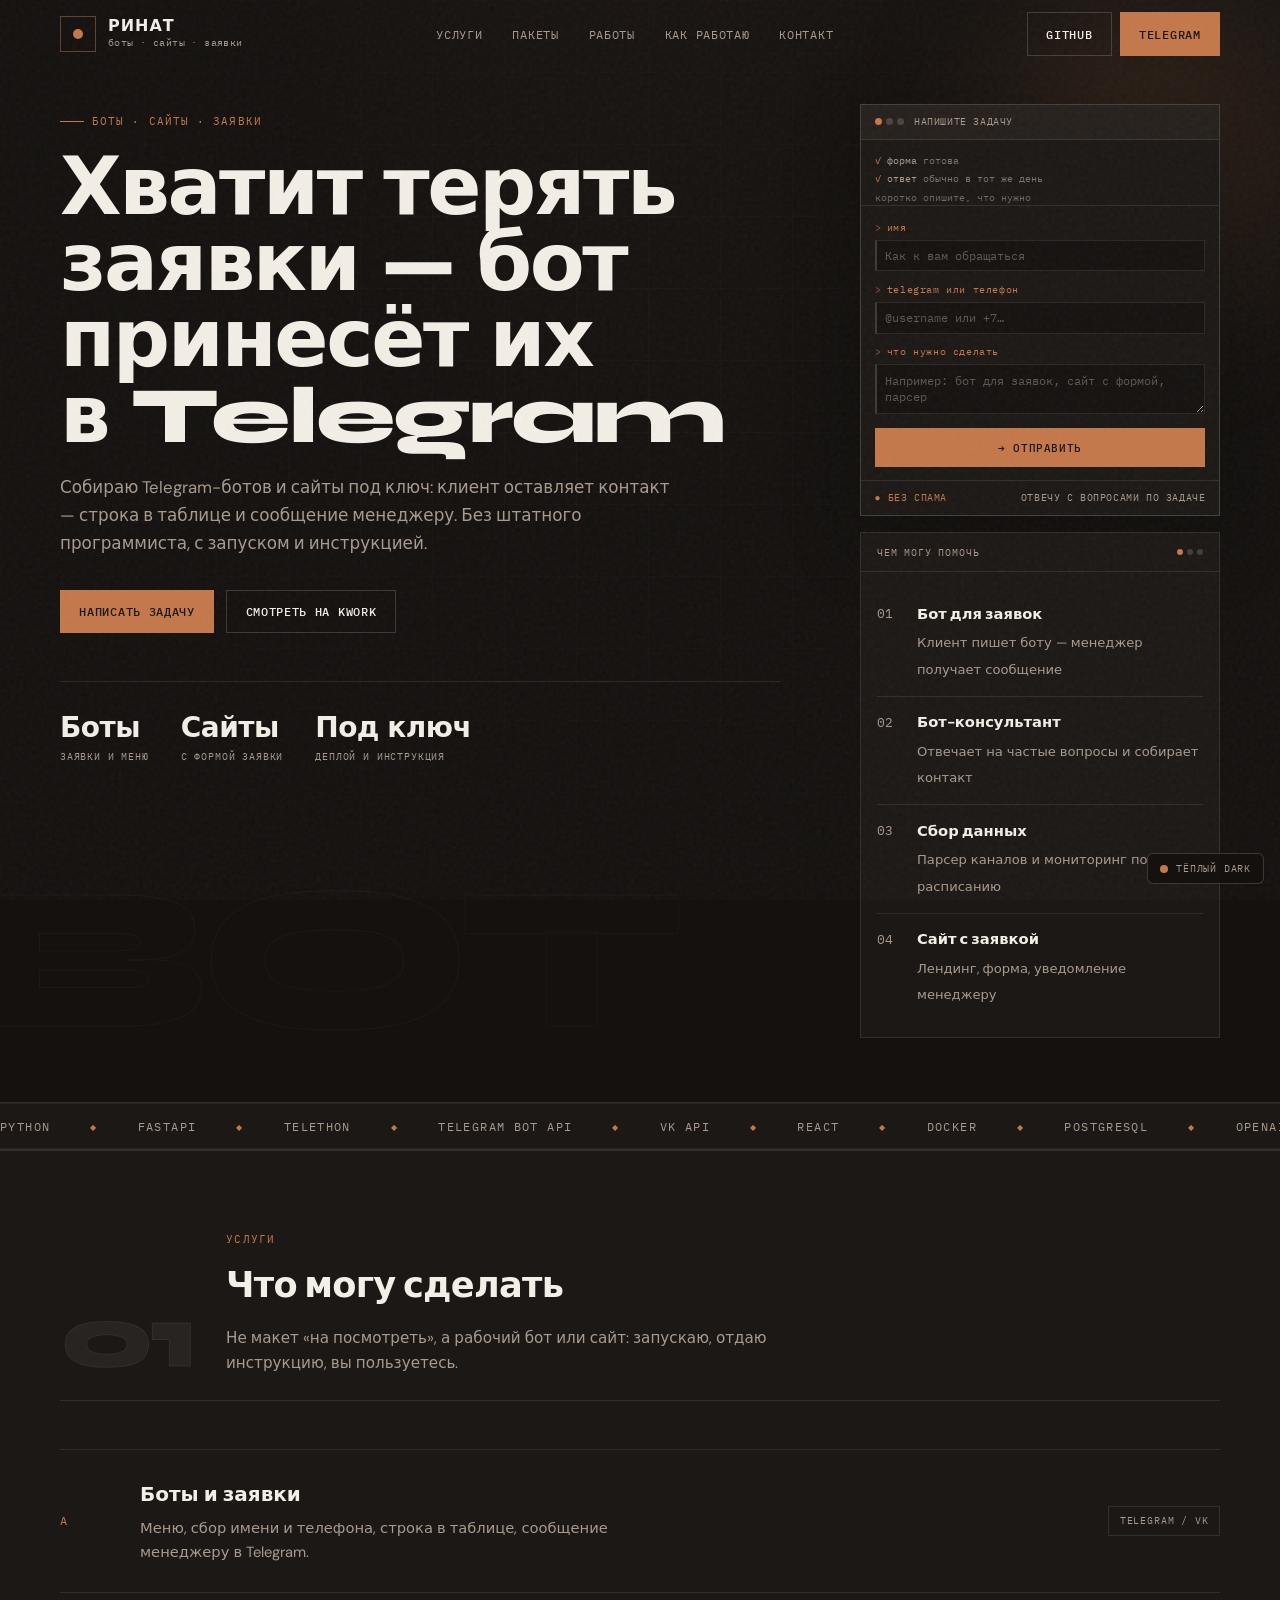
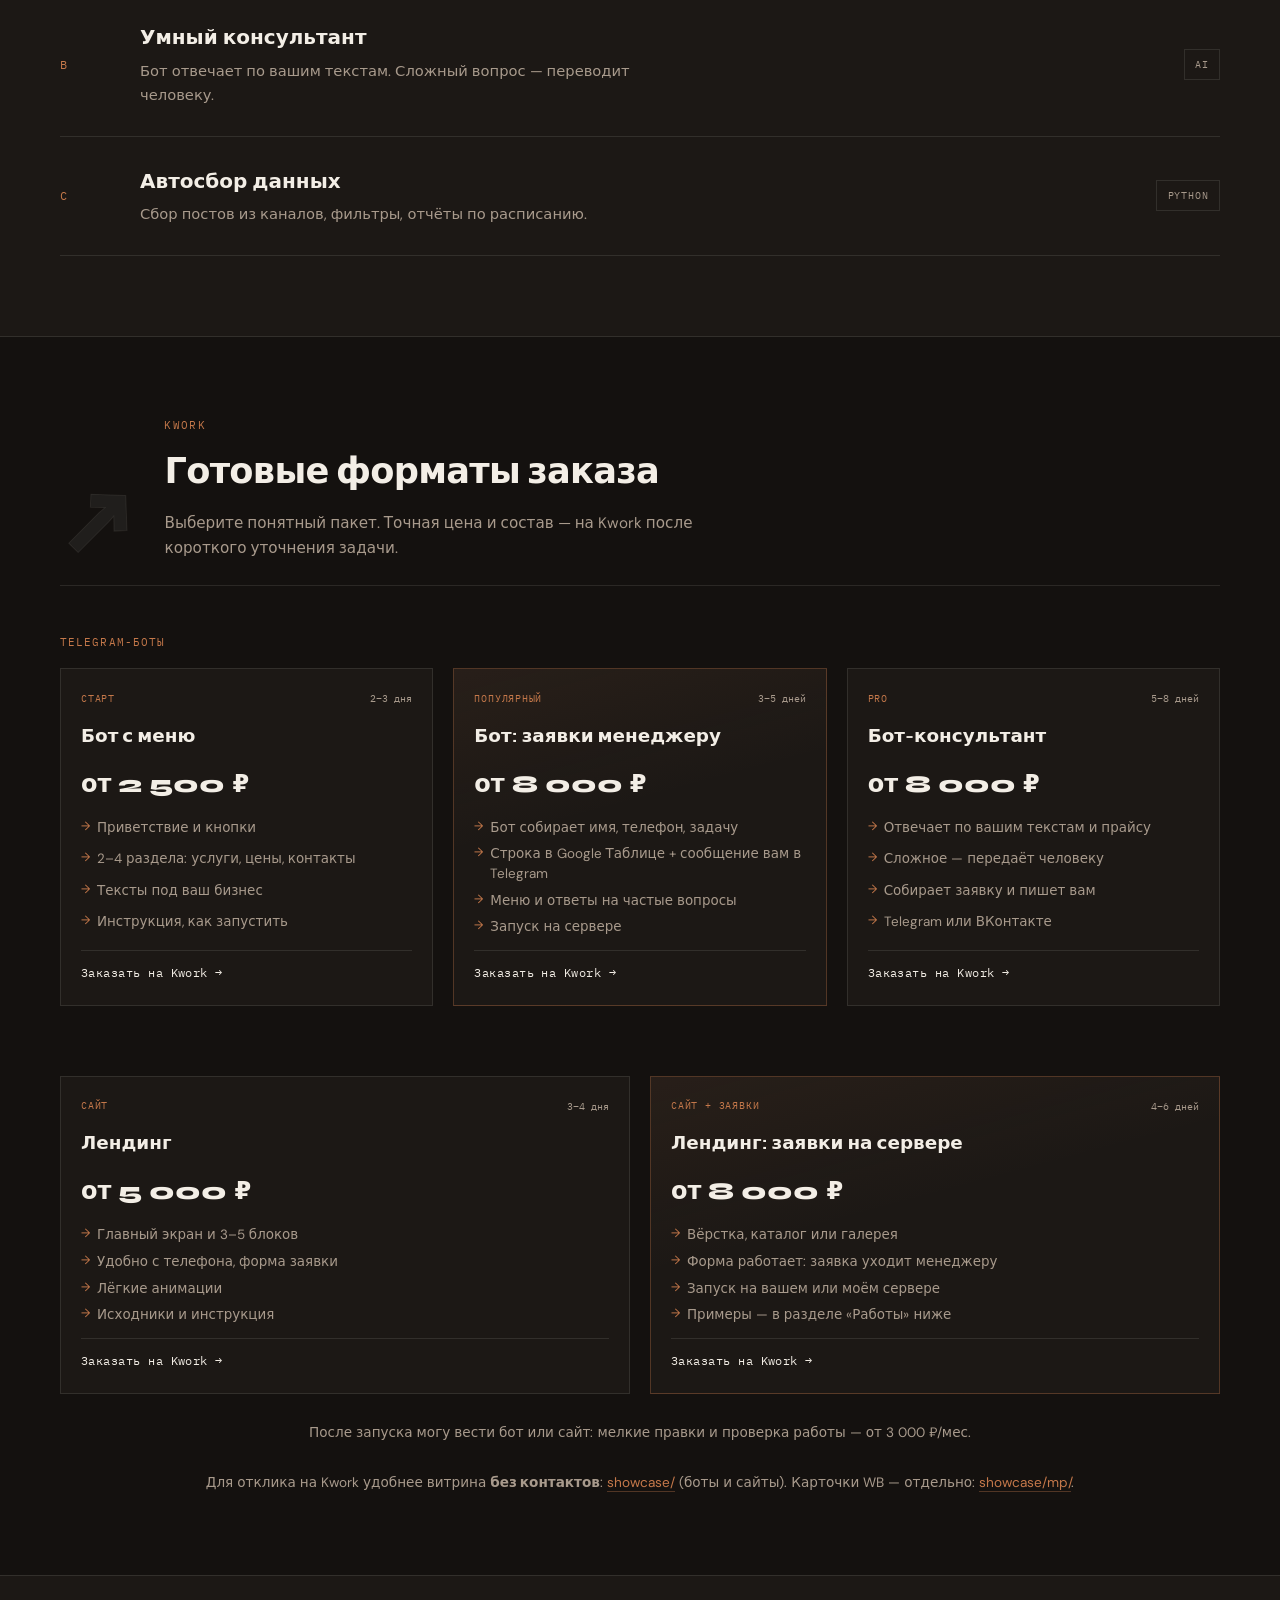
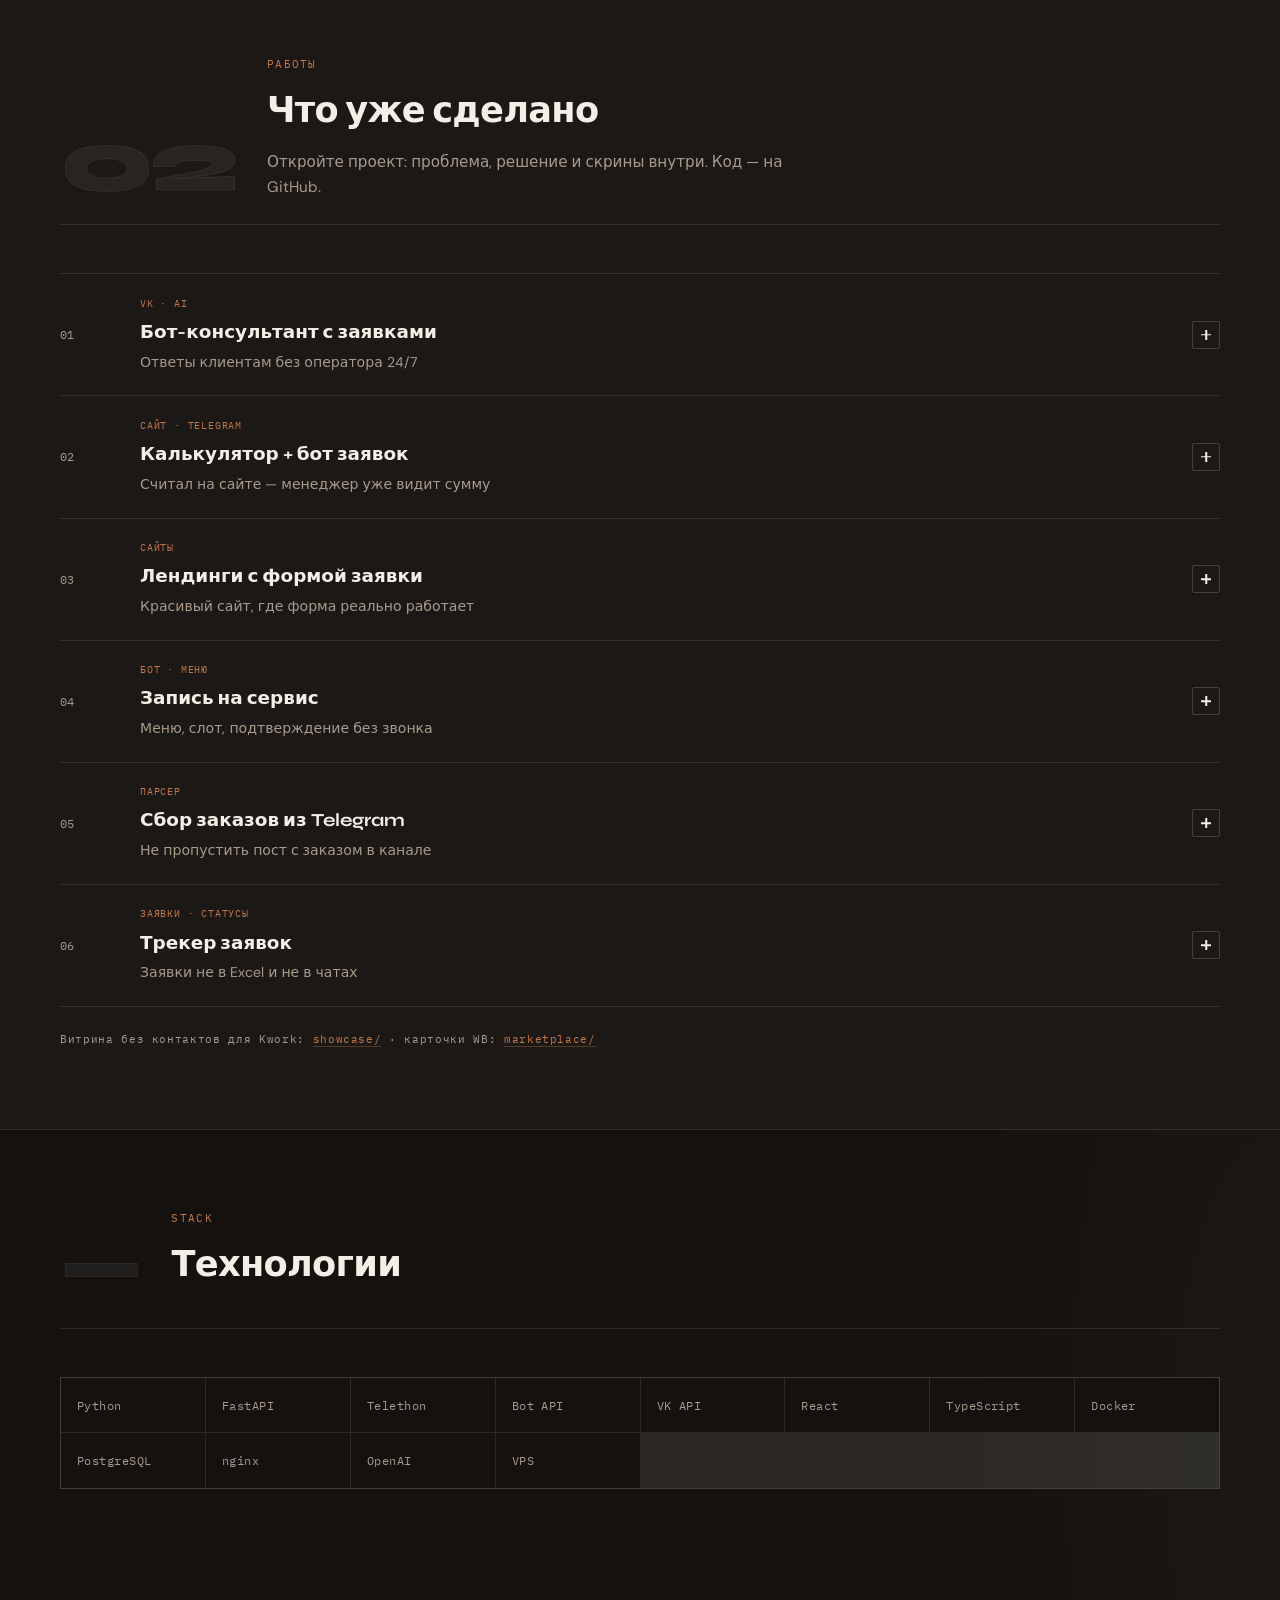
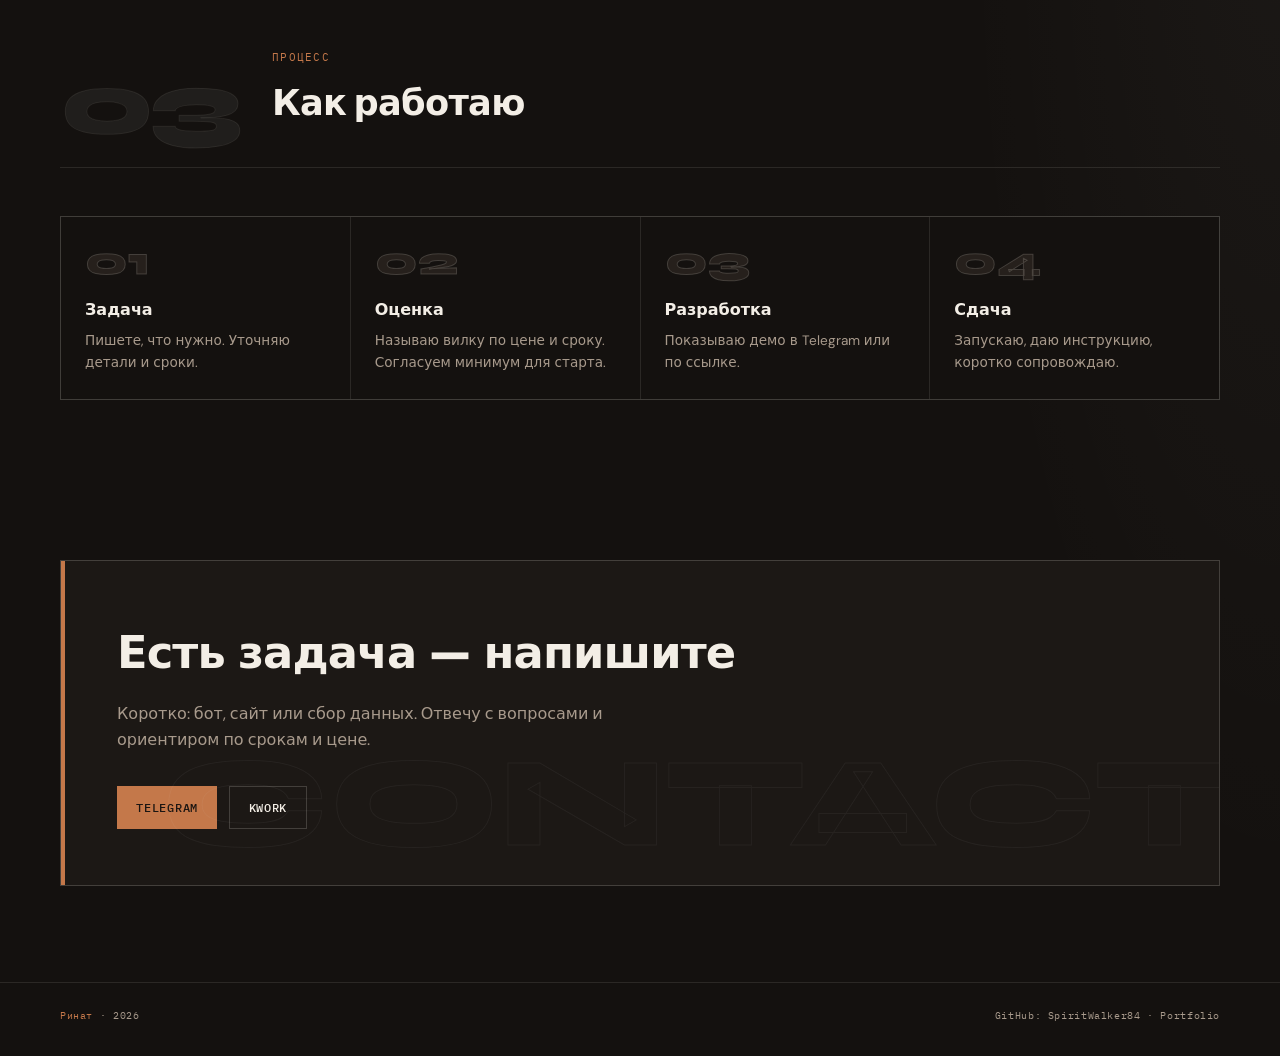
==== commit 1e7bd50e: "Calm A+C theme: warm dark base, soft terracotta, drop neon glow. Co-authored-by: Cursor <cursoragent" ====
--- a/public/index.html
+++ b/public/index.html
@@ -356,7 +356,7 @@
               </div>
             </div>
             <div class="case-acc__media showcase">
-              <div class="showcase__card showcase__card--ui showcase__card--wide">
+              <div class="showcase__card showcase__card--ui">
                 <div class="browser">
                   <div class="browser__bar">
                     <span class="browser__dots" aria-hidden="true"><i></i><i></i><i></i></span>
@@ -459,7 +459,7 @@
               </div>
             </div>
             <div class="case-acc__media showcase">
-              <a href="https://github.com/SpiritWalker84/FGIp05" class="showcase__card showcase__card--wide" target="_blank" rel="noopener">
+              <a href="https://github.com/SpiritWalker84/FGIp05" class="showcase__card" target="_blank" rel="noopener">
                 <div class="browser">
                   <div class="browser__bar">
                     <span class="browser__dots" aria-hidden="true"><i></i><i></i><i></i></span>
@@ -540,7 +540,7 @@
               </div>
             </div>
             <div class="case-acc__media showcase">
-              <a href="http://5.35.94.25/landing2/" class="showcase__card showcase__card--wide" target="_blank" rel="noopener">
+              <a href="http://5.35.94.25/landing2/" class="showcase__card" target="_blank" rel="noopener">
                 <div class="browser">
                   <div class="browser__bar">
                     <span class="browser__dots" aria-hidden="true"><i></i><i></i><i></i></span>
@@ -653,7 +653,7 @@
               </div>
             </div>
             <div class="case-acc__media showcase">
-              <div class="showcase__card showcase__card--ui showcase__card--wide">
+              <div class="showcase__card showcase__card--ui">
                 <div class="browser">
                   <div class="browser__bar">
                     <span class="browser__dots" aria-hidden="true"><i></i><i></i><i></i></span>
@@ -740,7 +740,7 @@
               </div>
             </div>
             <div class="case-acc__media showcase">
-              <div class="showcase__card showcase__card--ui showcase__card--wide">
+              <div class="showcase__card showcase__card--ui">
                 <div class="browser">
                   <div class="browser__bar">
                     <span class="browser__dots" aria-hidden="true"><i></i><i></i><i></i></span>
@@ -825,7 +825,7 @@
               </div>
             </div>
             <div class="case-acc__media showcase">
-              <div class="showcase__card showcase__card--ui showcase__card--wide">
+              <div class="showcase__card showcase__card--ui">
                 <div class="browser">
                   <div class="browser__bar">
                     <span class="browser__dots" aria-hidden="true"><i></i><i></i><i></i></span>
@@ -970,7 +970,7 @@
 
   <button type="button" class="theme-toggle" id="themeToggle" aria-label="Переключить оформление">
     <span class="theme-toggle__dot" aria-hidden="true"></span>
-    <span id="themeToggleLabel">Неон: вкл</span>
+    <span id="themeToggleLabel">Тёплый dark</span>
   </button>
 
   <script src="js/site-config.js"></script>
--- a/public/css/styles.css
+++ b/public/css/styles.css
@@ -1,25 +1,25 @@
-/* ── SIGNAL brand system ──────────────────────────────────────────
-   Accent: one color only (#e07840 clay signal)
-   Type: Syne (display) + DM Sans (body) + IBM Plex Mono (tags)
-   Layout: editorial rows, production labels, warm ink background
-   Ref: editorial portfolios 2026, Swiss grid, mono production tags
+/* ── Brand: warm dark (A) + soft terracotta editorial (C) ─────────
+   Dark ink base, cream text, muted terracotta accent.
+   No neon cyan / heavy glow — calm B2B portfolio feel.
+   Type: Syne + DM Sans + IBM Plex Mono
    ─────────────────────────────────────────────────────────────── */
 
 :root {
-  --ink: #0a0908;
-  --ink-2: #12100e;
-  --ink-3: #1a1714;
-  --surface: #161412;
-  --border: rgba(245, 240, 232, 0.09);
-  --border-strong: rgba(245, 240, 232, 0.16);
-  --text: #f5f0e8;
-  --muted: #9a9088;
-  --accent: #e07840;
-  --accent-dim: rgba(224, 120, 64, 0.14);
-  --accent-glow: rgba(224, 120, 64, 0.35);
-  --shadow: 0 32px 80px rgba(0, 0, 0, 0.55);
-  --radius: 4px;
-  --radius-lg: 12px;
+  --ink: #14110f;
+  --ink-2: #1c1815;
+  --ink-3: #26201c;
+  --surface: #2a241f;
+  --cream: #f3eee6;
+  --border: rgba(243, 238, 230, 0.1);
+  --border-strong: rgba(243, 238, 230, 0.18);
+  --text: #f3eee6;
+  --muted: #a89a8c;
+  --accent: #c4784a;
+  --accent-dim: rgba(196, 120, 74, 0.12);
+  --accent-glow: rgba(196, 120, 74, 0.22);
+  --shadow: 0 24px 64px rgba(12, 10, 8, 0.45);
+  --radius: 6px;
+  --radius-lg: 14px;
   --container: 1160px;
   --font-display: "Syne", system-ui, sans-serif;
   --font-body: "DM Sans", system-ui, sans-serif;
@@ -113,13 +113,7 @@
   height: 10px;
   background: var(--accent);
   border-radius: 50%;
-  box-shadow: 0 0 16px var(--accent-glow);
-  animation: pulse 2.4s ease-in-out infinite;
-}
-
-@keyframes pulse {
-  0%, 100% { opacity: 1; transform: scale(1); }
-  50% { opacity: 0.65; transform: scale(0.88); }
+  box-shadow: none;
 }
 
 .logo__text {
@@ -196,8 +190,8 @@
 }
 
 .btn--primary:hover {
-  background: #eb8a52;
-  border-color: #eb8a52;
+  background: #d4895c;
+  border-color: #d4895c;
 }
 
 .btn--ghost {
@@ -234,44 +228,11 @@
 }
 
 .hero__rain {
-  position: absolute;
-  inset: 0;
-  z-index: 0;
-  opacity: 0.55;
-  pointer-events: none;
+  display: none;
 }
 
 .hero__scanlines {
-  position: absolute;
-  inset: 0;
-  z-index: 1;
-  pointer-events: none;
-  background: repeating-linear-gradient(
-    0deg,
-    transparent,
-    transparent 2px,
-    rgba(0, 0, 0, 0.03) 2px,
-    rgba(0, 0, 0, 0.03) 4px
-  );
-  opacity: 0.4;
-}
-
-.hero__scanlines::after {
-  content: "";
-  position: absolute;
-  inset: 0;
-  background: linear-gradient(
-    180deg,
-    transparent 0%,
-    rgba(224, 120, 64, 0.03) 50%,
-    transparent 100%
-  );
-  animation: scan-sweep 8s linear infinite;
-}
-
-@keyframes scan-sweep {
-  0% { transform: translateY(-100%); }
-  100% { transform: translateY(100%); }
+  display: none;
 }
 
 .hero__grid-bg {
@@ -279,25 +240,26 @@
   inset: 0;
   z-index: 0;
   background-image:
-    linear-gradient(var(--border) 1px, transparent 1px),
-    linear-gradient(90deg, var(--border) 1px, transparent 1px);
-  background-size: 64px 64px;
-  mask-image: radial-gradient(ellipse 70% 60% at 50% 40%, black, transparent);
+    linear-gradient(rgba(243, 238, 230, 0.035) 1px, transparent 1px),
+    linear-gradient(90deg, rgba(243, 238, 230, 0.035) 1px, transparent 1px);
+  background-size: 72px 72px;
+  mask-image: radial-gradient(ellipse 65% 55% at 50% 35%, black, transparent);
+  opacity: 0.55;
   pointer-events: none;
 }
 
 .hero__orb {
   position: absolute;
-  top: -10%;
-  right: -5%;
+  top: -8%;
+  right: -8%;
   z-index: 0;
-  width: min(55vw, 520px);
-  height: min(55vw, 520px);
+  width: min(50vw, 460px);
+  height: min(50vw, 460px);
   border-radius: 50%;
-  background: radial-gradient(circle, var(--accent-glow), transparent 68%);
-  filter: blur(40px);
+  background: radial-gradient(circle, rgba(196, 120, 74, 0.18), transparent 70%);
+  filter: blur(56px);
   pointer-events: none;
-  animation: orb-drift 12s ease-in-out infinite alternate;
+  animation: orb-drift 18s ease-in-out infinite alternate;
 }
 
 @keyframes orb-drift {
@@ -435,9 +397,9 @@
 }
 
 .console-form__input:focus {
-  border-color: rgba(224, 120, 64, 0.45);
+  border-color: rgba(196, 120, 74, 0.45);
   border-left-color: var(--accent);
-  box-shadow: inset 0 0 0 1px rgba(224, 120, 64, 0.08);
+  box-shadow: inset 0 0 0 1px rgba(196, 120, 74, 0.08);
 }
 
 .console-form__input--area {
@@ -894,9 +856,9 @@
 }
 
 .package-card--featured {
-  border-color: rgba(224, 120, 64, 0.35);
+  border-color: rgba(196, 120, 74, 0.35);
   background:
-    linear-gradient(160deg, rgba(224, 120, 64, 0.06), transparent 45%),
+    linear-gradient(160deg, rgba(196, 120, 74, 0.06), transparent 45%),
     var(--ink-2);
 }
 
@@ -997,7 +959,7 @@
 .packages__note-link {
   color: var(--accent);
   text-decoration: none;
-  border-bottom: 1px solid rgba(224, 120, 64, 0.35);
+  border-bottom: 1px solid rgba(196, 120, 74, 0.35);
 }
 
 .packages__note-link:hover {
@@ -1026,7 +988,7 @@
 }
 
 .case-row:hover {
-  background: rgba(224, 120, 64, 0.04);
+  background: rgba(196, 120, 74, 0.04);
 }
 
 .case-row__num {
@@ -1124,11 +1086,11 @@
 }
 
 .case-acc__summary:hover {
-  background: rgba(224, 120, 64, 0.04);
+  background: rgba(196, 120, 74, 0.04);
 }
 
 .case-acc[open] .case-acc__summary {
-  background: rgba(224, 120, 64, 0.06);
+  background: rgba(196, 120, 74, 0.06);
 }
 
 .case-acc__num {
@@ -1271,6 +1233,35 @@
 
 .case-acc__media.showcase {
   margin-top: 0.25rem;
+  grid-template-columns: repeat(2, minmax(0, 1fr));
+  align-items: stretch;
+}
+
+.case-acc__media .showcase__card,
+.case-acc__media .showcase__card--wide {
+  grid-column: auto;
+  height: 100%;
+  min-width: 0;
+}
+
+.case-acc__media .browser {
+  flex: 1;
+  min-height: 0;
+}
+
+.case-acc__media .browser__screen,
+.case-acc__media .browser__screen--slide,
+.case-acc__media .browser__screen--tg {
+  aspect-ratio: 16 / 10;
+}
+
+.case-acc__media .browser__screen--tg {
+  padding: 0;
+}
+
+.case-acc__media .showcase__caption {
+  flex: 0 0 auto;
+  min-height: 4.25rem;
 }
 
 .case-acc__actions {
@@ -1346,7 +1337,7 @@
   width: 28px;
   height: 28px;
   border-radius: 50%;
-  background: linear-gradient(135deg, #e07840, #c96a38);
+  background: linear-gradient(135deg, #c4784a, #a8653a);
   display: grid;
   place-items: center;
   font-family: var(--font-mono);
@@ -1574,7 +1565,7 @@
 .chat-mock__bubble--user {
   justify-self: end;
   background: var(--accent-dim);
-  border: 1px solid rgba(224, 120, 64, 0.25);
+  border: 1px solid rgba(196, 120, 74, 0.25);
   color: var(--text);
   border-radius: 12px 12px 4px 12px;
 }
@@ -1624,7 +1615,7 @@
 
 .showcase__note-link {
   color: var(--accent);
-  border-bottom: 1px solid rgba(224, 120, 64, 0.35);
+  border-bottom: 1px solid rgba(196, 120, 74, 0.35);
 }
 
 .showcase__note-link:hover {
--- a/public/css/neon.css
+++ b/public/css/neon.css
@@ -1,231 +1,212 @@
-/* v2 neon layer — orange accent + cyan accents, toggle via html[data-theme="neon"] */
+/* Warm dark theme layer (A+C) — soft terracotta, no neon cyan / glow spam.
+   Toggle via html[data-theme="neon"] keeps the calm look as default brand. */
 
 html[data-theme="neon"] {
-  --accent: #ff7139;
-  --accent-dim: rgba(255, 113, 57, 0.18);
-  --accent-glow: rgba(255, 113, 57, 0.55);
-  --neon-cyan: #2ee8d0;
-  --neon-cyan-dim: rgba(46, 232, 208, 0.12);
+  --ink: #14110f;
+  --ink-2: #1c1815;
+  --ink-3: #26201c;
+  --surface: #2a241f;
+  --accent: #c4784a;
+  --accent-dim: rgba(196, 120, 74, 0.12);
+  --accent-glow: rgba(196, 120, 74, 0.2);
+  --text: #f3eee6;
+  --muted: #a89a8c;
+  --border: rgba(243, 238, 230, 0.1);
+  --border-strong: rgba(243, 238, 230, 0.18);
 }
 
 html[data-theme="neon"] body {
   background:
-    radial-gradient(ellipse 80% 50% at 50% -20%, rgba(255, 113, 57, 0.07), transparent),
-    radial-gradient(ellipse 60% 40% at 100% 50%, rgba(46, 232, 208, 0.04), transparent),
+    radial-gradient(ellipse 70% 45% at 50% -15%, rgba(196, 120, 74, 0.06), transparent 55%),
+    radial-gradient(ellipse 50% 35% at 100% 80%, rgba(243, 238, 230, 0.03), transparent 50%),
     var(--ink);
 }
 
 html[data-theme="neon"] .header.is-scrolled {
-  box-shadow: 0 1px 0 rgba(255, 113, 57, 0.12), 0 0 32px rgba(255, 113, 57, 0.06);
+  box-shadow: 0 1px 0 rgba(243, 238, 230, 0.08);
+  background: rgba(20, 17, 15, 0.92);
+  backdrop-filter: blur(12px);
 }
 
 html[data-theme="neon"] .nav a:hover {
   color: var(--accent);
-  text-shadow: 0 0 14px var(--accent-glow);
-  border-color: rgba(255, 113, 57, 0.2);
+  border-color: rgba(196, 120, 74, 0.28);
 }
 
 html[data-theme="neon"] .logo__mark {
-  box-shadow:
-    0 0 12px rgba(255, 113, 57, 0.5),
-    0 0 28px rgba(255, 113, 57, 0.15),
-    inset 0 0 8px rgba(255, 113, 57, 0.08);
-  border-color: rgba(255, 113, 57, 0.45);
+  border-color: rgba(196, 120, 74, 0.45);
+  box-shadow: none;
 }
 
 html[data-theme="neon"] .logo__mark::before {
-  box-shadow:
-    0 0 10px var(--accent),
-    0 0 22px var(--accent-glow);
+  box-shadow: none;
+  background: var(--accent);
 }
 
 html[data-theme="neon"] .btn--primary {
-  box-shadow:
-    0 0 18px rgba(255, 113, 57, 0.45),
-    0 0 36px rgba(255, 113, 57, 0.15);
+  color: #1a1512;
+  box-shadow: none;
 }
 
 html[data-theme="neon"] .btn--primary:hover {
-  box-shadow:
-    0 0 24px rgba(255, 113, 57, 0.55),
-    0 0 48px rgba(255, 113, 57, 0.2);
+  box-shadow: 0 8px 24px rgba(12, 10, 8, 0.35);
 }
 
 html[data-theme="neon"] .btn--ghost:hover {
-  border-color: rgba(255, 113, 57, 0.55);
-  color: var(--accent);
-  box-shadow: 0 0 16px rgba(46, 232, 208, 0.12);
-  text-shadow: 0 0 12px rgba(46, 232, 208, 0.35);
+  border-color: rgba(196, 120, 74, 0.5);
+  color: var(--accent);
+  box-shadow: none;
+  text-shadow: none;
 }
 
 html[data-theme="neon"] .hero__orb {
-  background: radial-gradient(
-    circle,
-    rgba(255, 113, 57, 0.45),
-    rgba(46, 232, 208, 0.08) 45%,
-    transparent 68%
-  );
-  filter: blur(48px);
+  background: radial-gradient(circle, rgba(196, 120, 74, 0.2), transparent 70%);
+  filter: blur(64px);
 }
 
 html[data-theme="neon"] .hero__grid-bg {
   background-image:
-    linear-gradient(rgba(255, 113, 57, 0.06) 1px, transparent 1px),
-    linear-gradient(90deg, rgba(46, 232, 208, 0.04) 1px, transparent 1px);
+    linear-gradient(rgba(243, 238, 230, 0.04) 1px, transparent 1px),
+    linear-gradient(90deg, rgba(243, 238, 230, 0.04) 1px, transparent 1px);
 }
 
 html[data-theme="neon"] .hero__title {
-  text-shadow: 0 0 40px rgba(255, 113, 57, 0.12);
+  text-shadow: none;
 }
 
 html[data-theme="neon"] .hero__title em.glitch {
-  text-shadow:
-    0 0 20px rgba(255, 113, 57, 0.55),
-    0 0 40px rgba(255, 113, 57, 0.2);
+  text-shadow: none;
 }
 
 html[data-theme="neon"] .console-panel {
-  box-shadow:
-    0 0 0 1px rgba(255, 113, 57, 0.15),
-    0 0 28px rgba(255, 113, 57, 0.08),
-    inset 0 0 40px rgba(255, 113, 57, 0.02);
+  background: var(--ink-2);
+  border-color: var(--border-strong);
+  box-shadow: var(--shadow);
 }
 
 html[data-theme="neon"] .console-panel:focus-within {
-  box-shadow:
-    0 0 0 1px rgba(255, 113, 57, 0.35),
-    0 0 32px rgba(255, 113, 57, 0.15),
-    0 0 64px rgba(46, 232, 208, 0.06);
+  border-color: rgba(196, 120, 74, 0.35);
+  box-shadow: var(--shadow);
 }
 
 html[data-theme="neon"] .console-form__input:focus {
   border-left-color: var(--accent);
-  box-shadow:
-    inset 0 0 0 1px rgba(255, 113, 57, 0.12),
-    0 0 14px rgba(255, 113, 57, 0.12);
-}
-
-html[data-theme="neon"] .console-prompt {
-  text-shadow: 0 0 8px rgba(255, 113, 57, 0.25);
-}
-
+  box-shadow: none;
+}
+
+html[data-theme="neon"] .console-prompt,
 html[data-theme="neon"] .console-panel__status,
 html[data-theme="neon"] .prod-label,
 html[data-theme="neon"] .section__label {
-  text-shadow: 0 0 14px rgba(255, 113, 57, 0.4);
+  text-shadow: none;
 }
 
 html[data-theme="neon"] .hero__dock {
-  box-shadow:
-    0 0 22px rgba(255, 113, 57, 0.12),
-    inset 0 0 24px rgba(255, 113, 57, 0.04);
-  border-color: rgba(255, 113, 57, 0.14);
+  background: var(--ink-2);
+  border-color: var(--border);
+  box-shadow: none;
+}
+
+html[data-theme="neon"] .package-card {
+  background: var(--ink-2);
 }
 
 html[data-theme="neon"] .package-card--featured {
-  border-color: rgba(255, 113, 57, 0.35);
+  border-color: rgba(196, 120, 74, 0.32);
   background:
-    linear-gradient(160deg, rgba(255, 113, 57, 0.08), transparent 45%),
+    linear-gradient(165deg, rgba(196, 120, 74, 0.07), transparent 42%),
     var(--ink-2);
-  box-shadow: 0 0 32px rgba(255, 113, 57, 0.06);
+  box-shadow: none;
 }
 
 html[data-theme="neon"] .package-card:hover {
-  box-shadow: 0 0 28px rgba(255, 113, 57, 0.08);
+  border-color: rgba(196, 120, 74, 0.28);
+  box-shadow: 0 12px 32px rgba(12, 10, 8, 0.28);
+}
+
+html[data-theme="neon"] .showcase__card {
+  background: var(--ink-2);
 }
 
 html[data-theme="neon"] .showcase__card:hover {
-  box-shadow: 0 0 36px rgba(255, 113, 57, 0.14);
+  box-shadow: 0 14px 36px rgba(12, 10, 8, 0.3);
 }
 
 html[data-theme="neon"] .browser__screen--tg {
-  box-shadow: inset 0 0 40px rgba(255, 113, 57, 0.06);
+  box-shadow: none;
 }
 
 html[data-theme="neon"] .case-row:hover,
 html[data-theme="neon"] .case-acc__summary:hover,
 html[data-theme="neon"] .case-acc[open] .case-acc__summary {
-  box-shadow: inset 3px 0 0 var(--accent), 0 0 20px rgba(255, 113, 57, 0.06);
-}
-
-html[data-theme="neon"] .case-acc__tags {
-  text-shadow: 0 0 8px rgba(255, 113, 57, 0.2);
+  background: rgba(196, 120, 74, 0.05);
+  box-shadow: inset 3px 0 0 var(--accent);
+}
+
+html[data-theme="neon"] .case-acc__tags,
+html[data-theme="neon"] .case-row__tags,
+html[data-theme="neon"] .service-row__tag,
+html[data-theme="neon"] .dock__num {
+  text-shadow: none;
 }
 
 html[data-theme="neon"] .case-acc[open] .case-acc__chev {
-  box-shadow: 0 0 12px rgba(255, 113, 57, 0.25);
+  box-shadow: none;
 }
 
 html[data-theme="neon"] .marquee-wrap {
-  box-shadow:
-    inset 0 1px 0 rgba(255, 113, 57, 0.12),
-    inset 0 -1px 0 rgba(46, 232, 208, 0.08);
+  box-shadow: inset 0 1px 0 rgba(243, 238, 230, 0.06), inset 0 -1px 0 rgba(243, 238, 230, 0.06);
 }
 
 html[data-theme="neon"] .marquee__item {
-  text-shadow: 0 0 8px rgba(255, 113, 57, 0.15);
+  text-shadow: none;
 }
 
 html[data-theme="neon"] .marquee__item::after {
   color: var(--accent);
-  text-shadow: 0 0 8px rgba(255, 113, 57, 0.8);
+  text-shadow: none;
+}
+
+html[data-theme="neon"] .cta__panel {
+  background: var(--ink-2);
+  box-shadow: none;
 }
 
 html[data-theme="neon"] .cta__panel::before {
   background: var(--accent);
-  box-shadow: 0 0 16px rgba(255, 113, 57, 0.6);
-}
-
-html[data-theme="neon"] .cta__panel {
-  box-shadow: inset 0 0 50px rgba(255, 113, 57, 0.06);
+  box-shadow: none;
 }
 
 html[data-theme="neon"] .stack-cell:hover {
-  box-shadow: inset 0 0 20px rgba(46, 232, 208, 0.08);
-  text-shadow: 0 0 10px rgba(46, 232, 208, 0.35);
+  box-shadow: none;
+  text-shadow: none;
   color: var(--accent);
 }
 
 html[data-theme="neon"] .section__index {
-  -webkit-text-stroke: 1px rgba(255, 113, 57, 0.2);
-  filter: drop-shadow(0 0 12px rgba(255, 113, 57, 0.08));
+  -webkit-text-stroke: 1px rgba(243, 238, 230, 0.08);
+  filter: none;
+  color: rgba(243, 238, 230, 0.06);
 }
 
 html[data-theme="neon"] .service-row:hover {
-  box-shadow: inset 0 0 28px rgba(255, 113, 57, 0.06);
-}
-
-html[data-theme="neon"] .service-row__tag {
-  text-shadow: 0 0 8px rgba(255, 113, 57, 0.2);
+  box-shadow: none;
+  background: rgba(196, 120, 74, 0.04);
 }
 
 html[data-theme="neon"] .case-row__link:hover {
-  border-color: rgba(255, 113, 57, 0.55);
-  color: var(--accent);
-  box-shadow: 0 0 16px rgba(255, 113, 57, 0.2);
-}
-
-html[data-theme="neon"] .dock__num {
-  text-shadow: 0 0 8px rgba(255, 113, 57, 0.35);
-}
-
-html[data-theme="neon"] .case-row__tags {
-  text-shadow: 0 0 8px rgba(255, 113, 57, 0.2);
+  border-color: rgba(196, 120, 74, 0.45);
+  color: var(--accent);
+  box-shadow: none;
 }
 
 html[data-theme="neon"] body::after {
-  content: "";
-  position: fixed;
-  inset: 0;
-  pointer-events: none;
-  z-index: 9998;
-  background:
-    radial-gradient(ellipse at top, rgba(255, 113, 57, 0.04), transparent 50%),
-    radial-gradient(ellipse at bottom, rgba(46, 232, 208, 0.03), transparent 40%);
-}
-
-html[data-theme="neon"] .hero__rain {
-  opacity: 0.65;
+  display: none;
+}
+
+html[data-theme="neon"] .hero__rain,
+html[data-theme="neon"] .hero__scanlines {
+  display: none;
 }
 
 .theme-toggle {
@@ -242,11 +223,12 @@
   letter-spacing: 0.08em;
   text-transform: uppercase;
   color: var(--muted);
-  background: rgba(10, 9, 8, 0.92);
+  background: rgba(20, 17, 15, 0.92);
   border: 1px solid var(--border-strong);
+  border-radius: var(--radius);
   cursor: pointer;
   backdrop-filter: blur(8px);
-  transition: border-color 0.2s, box-shadow 0.2s, color 0.2s;
+  transition: border-color 0.2s, color 0.2s;
 }
 
 .theme-toggle:hover {
@@ -255,9 +237,9 @@
 }
 
 html[data-theme="neon"] .theme-toggle {
-  color: var(--accent);
-  border-color: rgba(255, 113, 57, 0.4);
-  box-shadow: 0 0 20px rgba(255, 113, 57, 0.2);
+  color: var(--muted);
+  border-color: var(--border-strong);
+  box-shadow: none;
 }
 
 .theme-toggle__dot {
@@ -265,17 +247,10 @@
   height: 8px;
   border-radius: 50%;
   background: var(--muted);
-  transition: background 0.2s, box-shadow 0.2s;
+  transition: background 0.2s;
 }
 
 html[data-theme="neon"] .theme-toggle__dot {
   background: var(--accent);
-  box-shadow: 0 0 10px var(--accent);
-}
-
-@media (prefers-reduced-motion: reduce) {
-  html[data-theme="neon"] .logo__mark,
-  html[data-theme="neon"] .btn--primary {
-    box-shadow: none;
-  }
-}
+  box-shadow: none;
+}
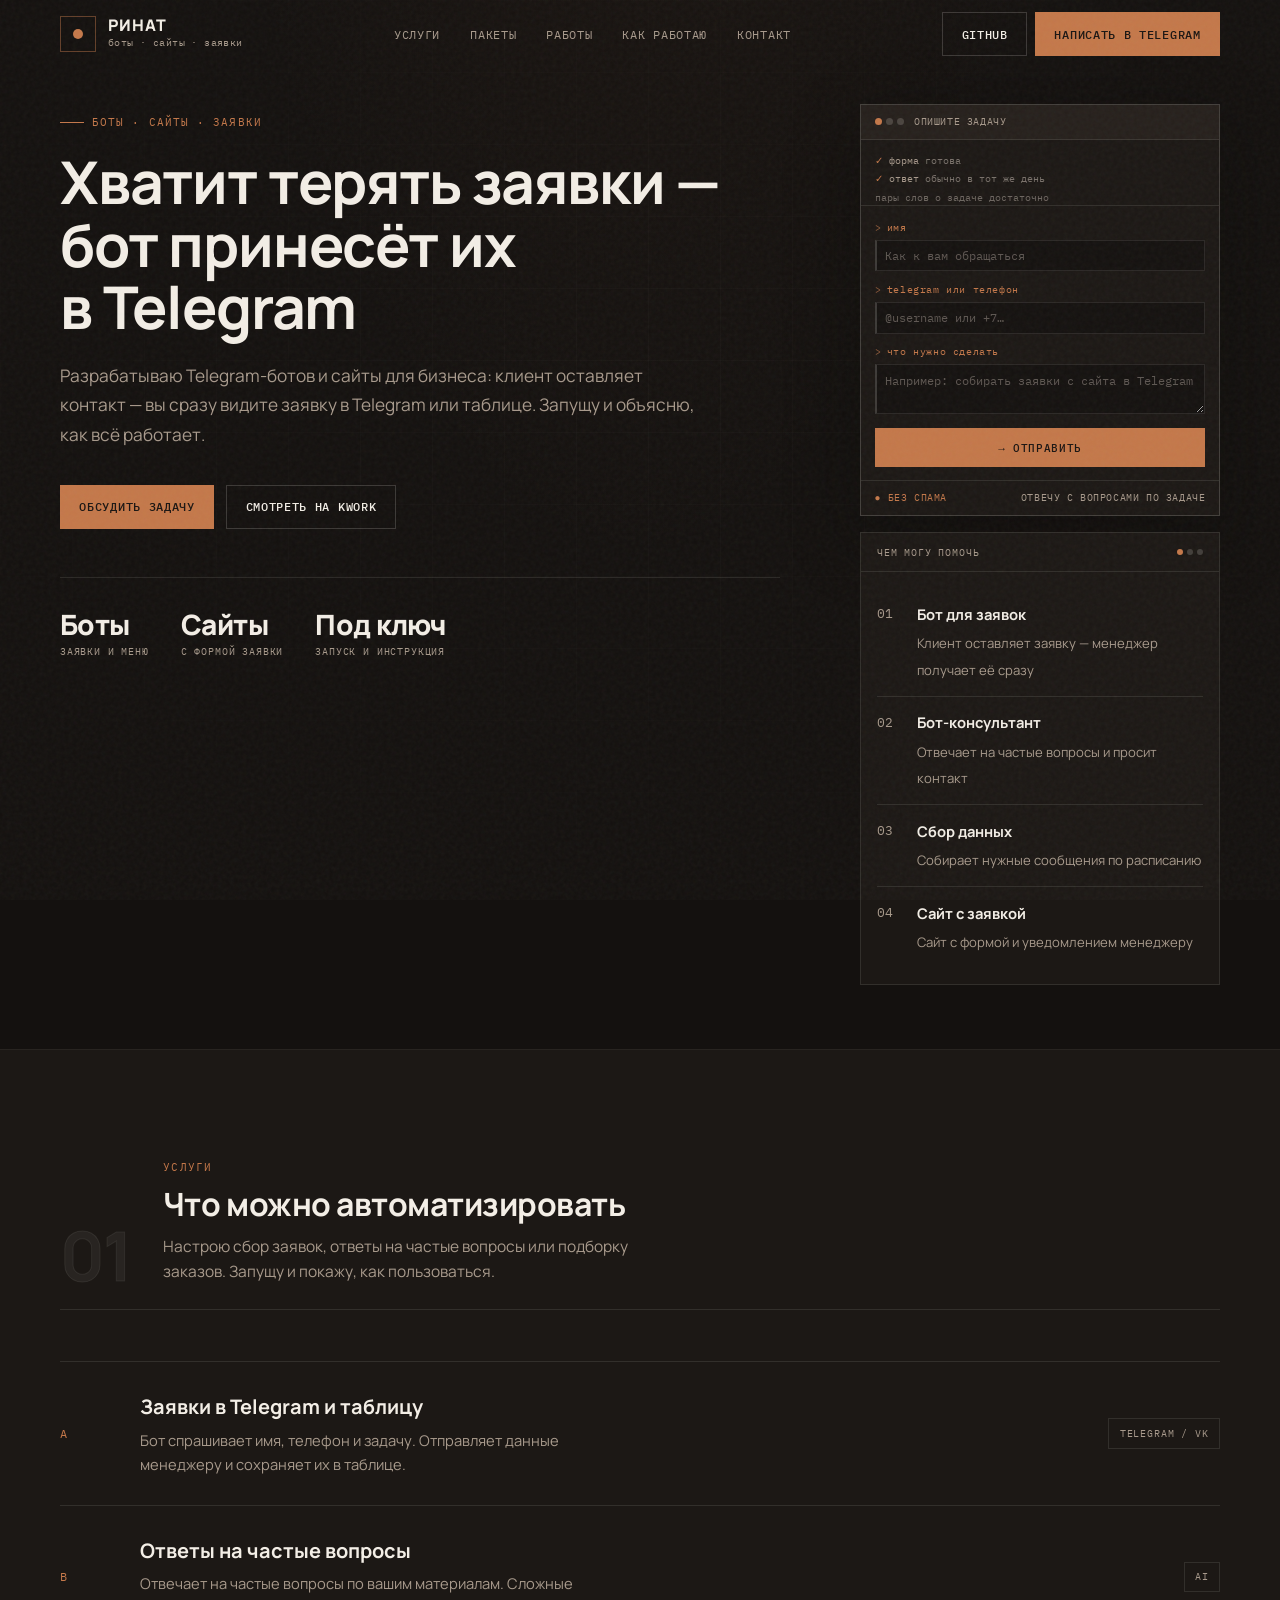
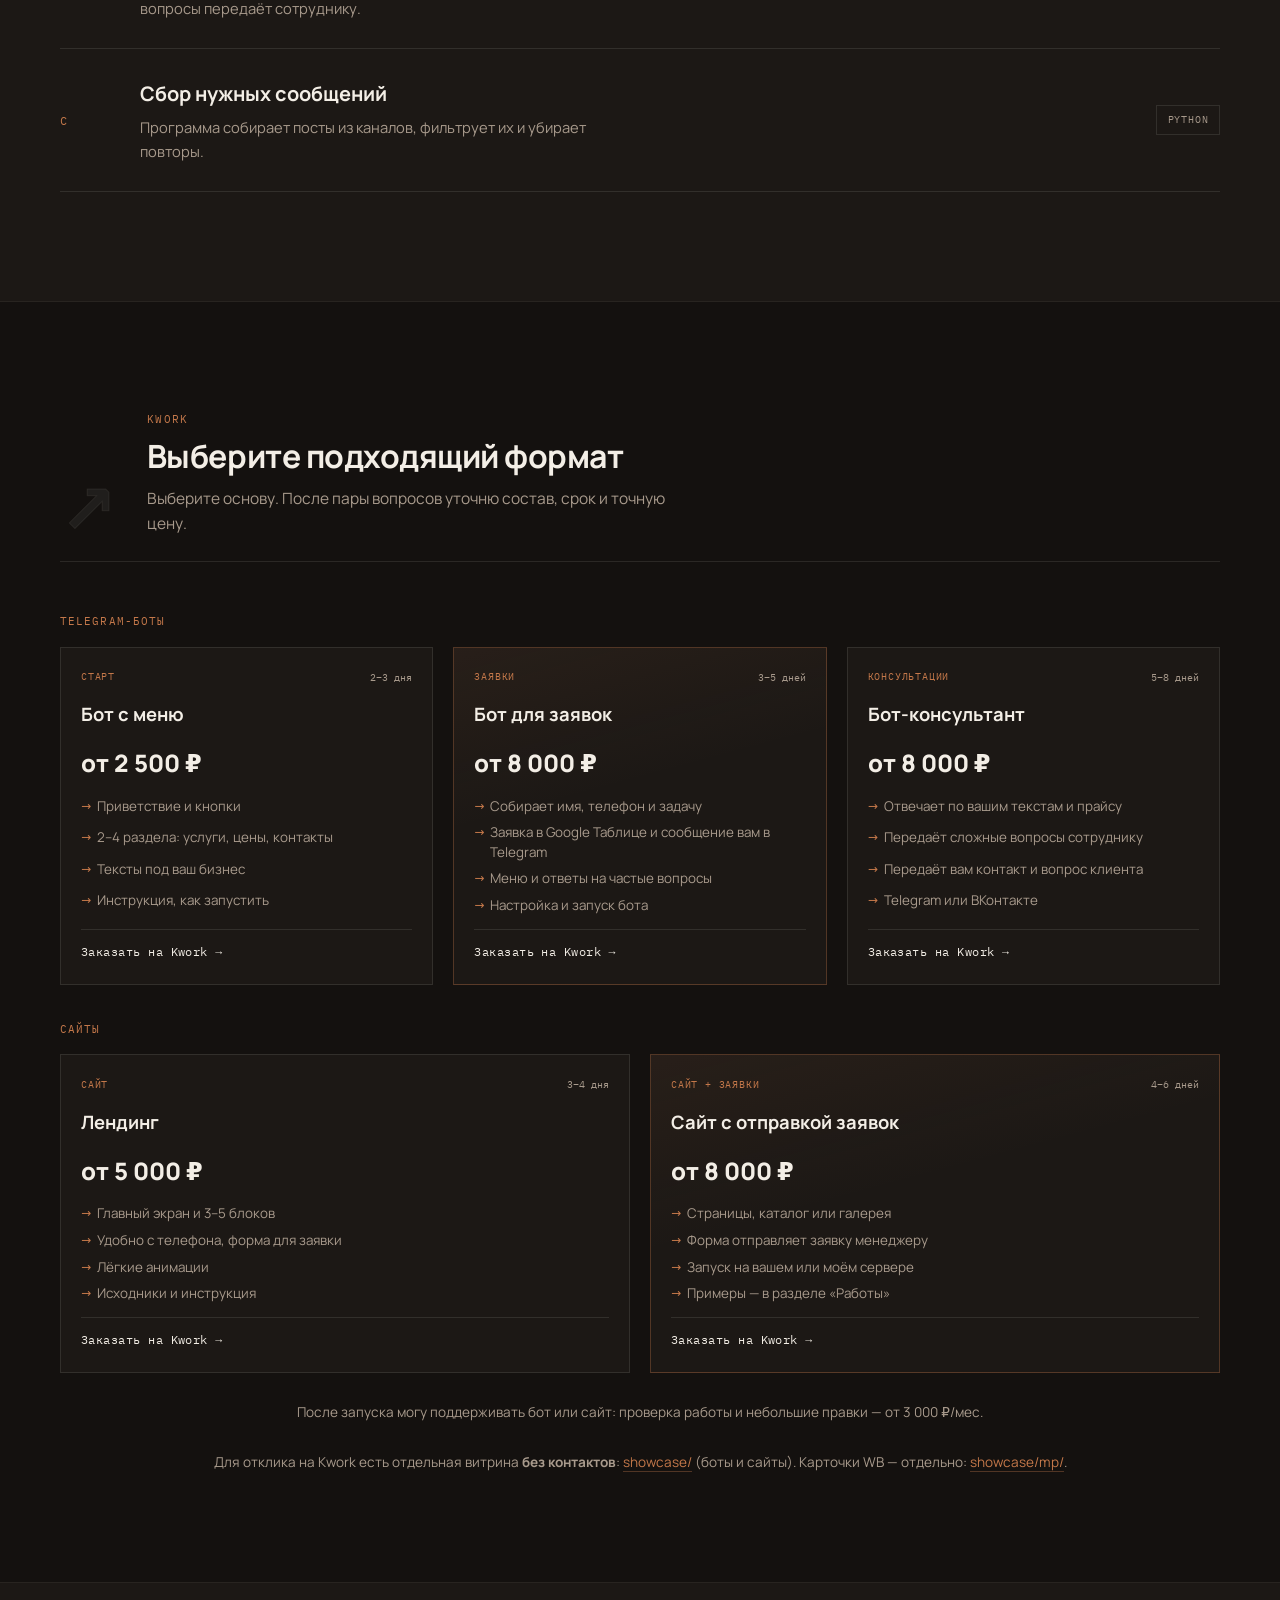
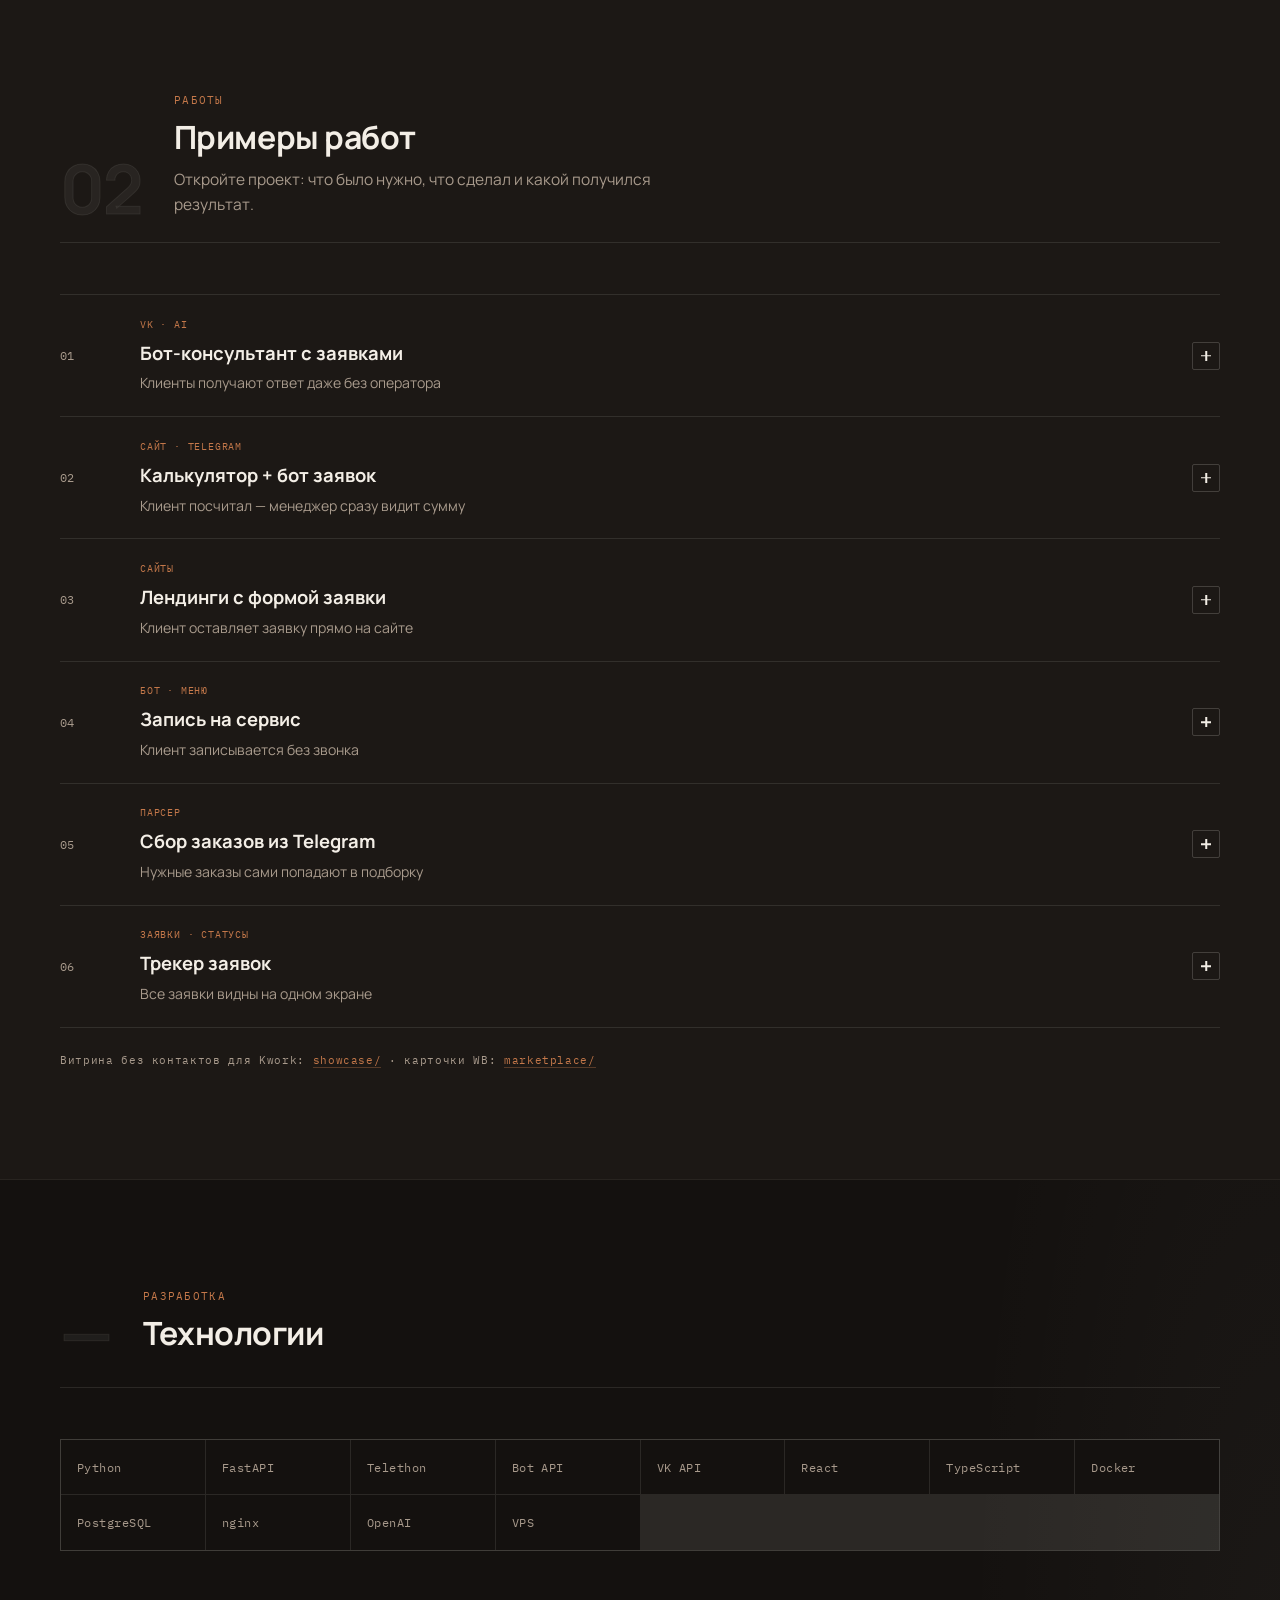
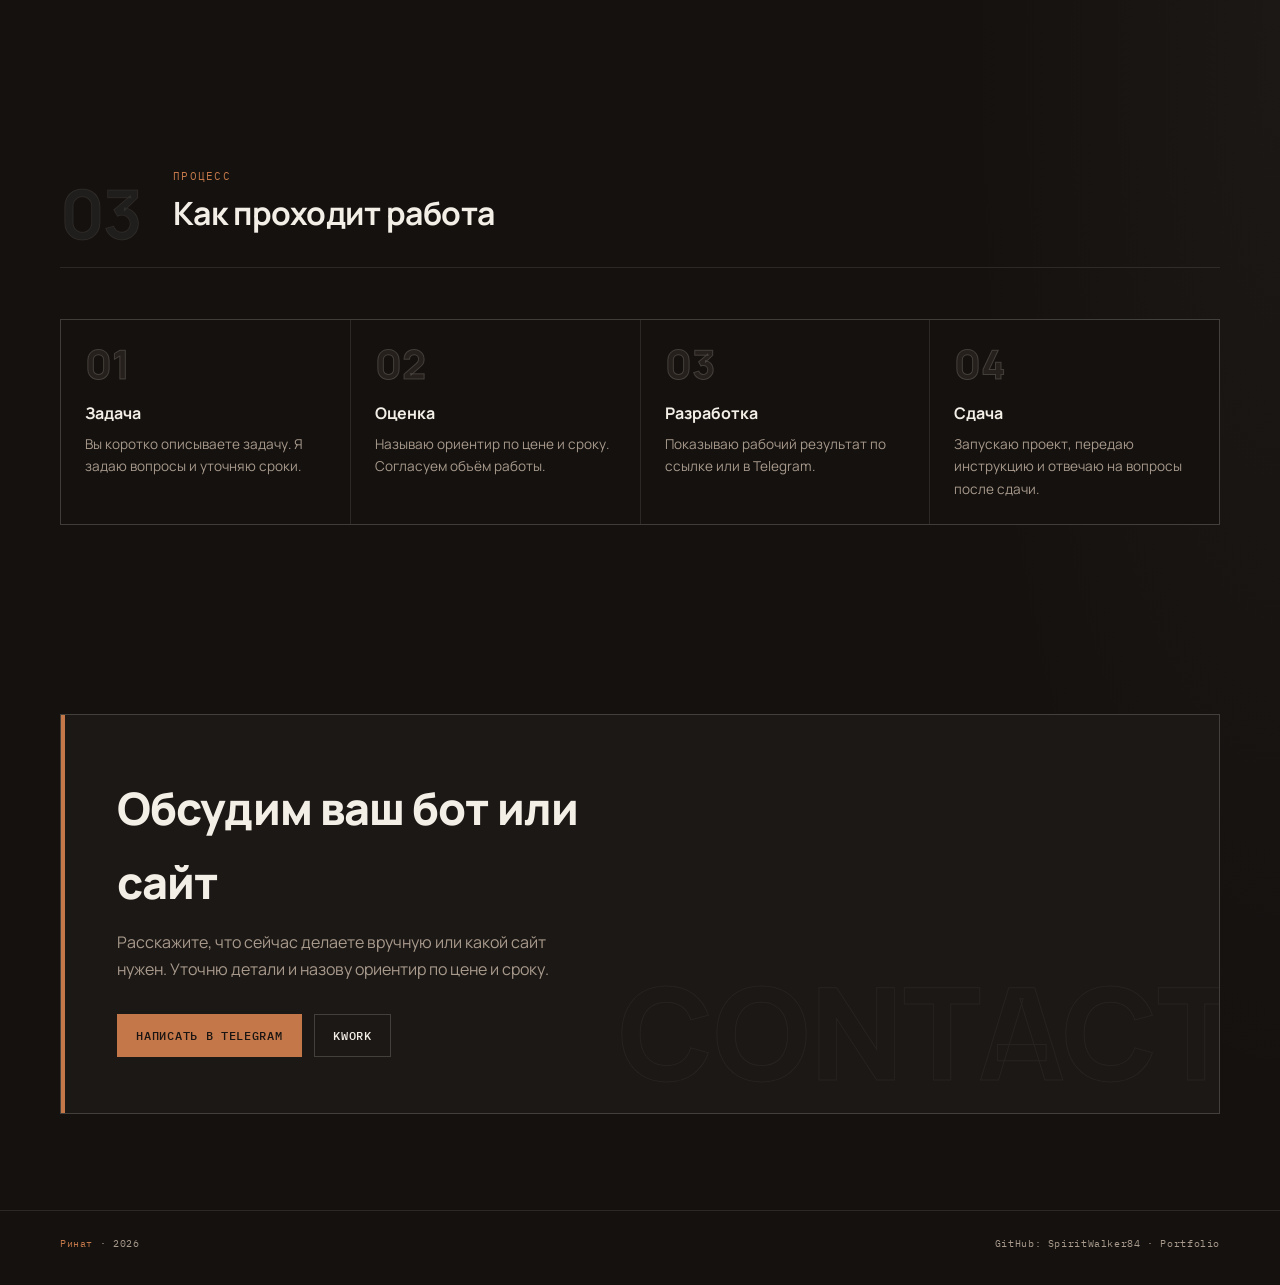
==== commit 03b9f3db: "Refine portfolio copy and typography, self-host fonts and optimize images Co-authored-by: Cursor <cu" ====
--- a/public/index.html
+++ b/public/index.html
@@ -3,12 +3,12 @@
 <head>
   <meta charset="UTF-8">
   <meta name="viewport" content="width=device-width, initial-scale=1.0">
-  <title>Ринат — боты, сайты и заявки для бизнеса</title>
-  <meta name="description" content="Telegram-боты и сайты: клиент оставляет заявку — менеджер сразу получает её в Telegram или таблицу. Python, FastAPI, деплой на VPS.">
+  <title>Ринат — боты и сайты, которые не теряют заявки</title>
+  <meta name="description" content="Telegram-боты и сайты для бизнеса: клиент оставляет заявку, менеджер сразу получает её в Telegram или таблице. Запуск и инструкция — на мне.">
   <meta name="referrer" content="strict-origin-when-cross-origin">
-  <link rel="preconnect" href="https://fonts.googleapis.com">
-  <link rel="preconnect" href="https://fonts.gstatic.com" crossorigin>
-  <link href="https://fonts.googleapis.com/css2?family=DM+Sans:ital,opsz,wght@0,9..40,400;0,9..40,500;0,9..40,600;1,9..40,400&family=IBM+Plex+Mono:wght@400;500&family=Syne:wght@600;700;800&display=swap" rel="stylesheet">
+  <link rel="preload" href="fonts/manrope-400-800-cyrillic.woff2" as="font" type="font/woff2" crossorigin>
+  <link rel="preload" href="fonts/manrope-400-800-latin.woff2" as="font" type="font/woff2" crossorigin>
+  <link rel="stylesheet" href="css/fonts.css">
   <link rel="stylesheet" href="css/styles.css">
   <link rel="stylesheet" href="css/neon.css">
 </head>
@@ -31,29 +31,24 @@
       </nav>
       <div class="header__actions">
         <a href="https://github.com/SpiritWalker84" class="btn btn--ghost" target="_blank" rel="noopener">GitHub</a>
-        <a href="#" class="btn btn--primary site-link" data-site-link="telegram">Telegram</a>
-      </div>
-      <button class="menu-toggle" id="menuToggle" aria-label="Меню">Menu</button>
+        <a href="#" class="btn btn--primary site-link" data-site-link="telegram">Написать в Telegram</a>
+      </div>
+      <button class="menu-toggle" id="menuToggle" aria-label="Меню">Меню</button>
     </div>
   </header>
 
   <section class="hero">
-    <canvas class="hero__rain" id="signalRain" aria-hidden="true"></canvas>
-    <div class="hero__scanlines" aria-hidden="true"></div>
     <div class="hero__grid-bg" aria-hidden="true"></div>
-    <div class="hero__orb" aria-hidden="true"></div>
-    <div class="hero__watermark" aria-hidden="true">BOT</div>
 
     <div class="container hero__layout">
-      <div class="hero__main reveal">
+      <div class="hero__main">
         <div class="prod-label">Боты · сайты · заявки</div>
         <h1 class="hero__title">Хватит терять заявки&nbsp;— бот принесёт их в&nbsp;Telegram</h1>
         <p class="hero__lead">
-          Собираю Telegram-ботов и сайты под ключ: клиент оставляет контакт — строка в таблице
-          и сообщение менеджеру. Без штатного программиста, с запуском и инструкцией.
+          Разрабатываю Telegram-ботов и сайты для бизнеса: клиент оставляет контакт — вы сразу видите заявку в Telegram или таблице. Запущу и объясню, как всё работает.
         </p>
         <div class="hero__actions">
-          <a href="#contact" class="btn btn--primary">Написать задачу</a>
+          <a href="#contact" class="btn btn--primary">Обсудить задачу</a>
           <a href="#" class="btn btn--ghost site-link" data-site-link="kwork">Смотреть на Kwork</a>
         </div>
         <div class="hero__meta">
@@ -67,21 +62,21 @@
           </div>
           <div class="meta-item">
             <div class="meta-item__val">Под ключ</div>
-            <div class="meta-item__lbl">Деплой и инструкция</div>
-          </div>
-        </div>
-      </div>
-
-      <div class="hero__aside reveal">
+            <div class="meta-item__lbl">Запуск и инструкция</div>
+          </div>
+        </div>
+      </div>
+
+      <div class="hero__aside">
         <div class="console-panel">
           <div class="console-panel__bar">
             <span class="console-panel__dots" aria-hidden="true"><i></i><i></i><i></i></span>
-            <span class="console-panel__title">Напишите задачу</span>
+            <span class="console-panel__title">Опишите задачу</span>
           </div>
           <div class="console-panel__log" aria-hidden="true">
             <span class="console-line"><span class="console-ok">✓</span> форма <span class="console-dim">готова</span></span>
             <span class="console-line"><span class="console-ok">✓</span> ответ <span class="console-dim">обычно в тот же день</span></span>
-            <span class="console-line console-line--dim"> коротко опишите, что нужно</span>
+            <span class="console-line console-line--dim"> пары слов о задаче достаточно</span>
           </div>
           <form class="console-form" id="leadForm" novalidate>
             <input type="text" name="website" class="console-form__hp" tabindex="-1" autocomplete="off" aria-hidden="true">
@@ -101,7 +96,7 @@
               <label class="console-form__label" for="leadTask">
                 <span class="console-prompt">Что нужно сделать</span>
               </label>
-              <textarea class="console-form__input console-form__input--area" id="leadTask" name="task" rows="2" placeholder="Например: бот для заявок, сайт с формой, парсер" required></textarea>
+              <textarea class="console-form__input console-form__input--area" id="leadTask" name="task" rows="2" placeholder="Например: собирать заявки с сайта в Telegram" required></textarea>
             </div>
             <button class="console-form__submit btn btn--primary" type="submit">→ Отправить</button>
           </form>
@@ -121,28 +116,28 @@
             <span class="dock__num">01</span>
             <div>
               <strong>Бот для заявок</strong>
-              <span>Клиент пишет боту — менеджер получает сообщение</span>
+              <span>Клиент оставляет заявку — менеджер получает её сразу</span>
             </div>
           </div>
           <div class="dock__row">
             <span class="dock__num">02</span>
             <div>
               <strong>Бот-консультант</strong>
-              <span>Отвечает на частые вопросы и собирает контакт</span>
+              <span>Отвечает на частые вопросы и просит контакт</span>
             </div>
           </div>
           <div class="dock__row">
             <span class="dock__num">03</span>
             <div>
               <strong>Сбор данных</strong>
-              <span>Парсер каналов и мониторинг по расписанию</span>
+              <span>Собирает нужные сообщения по расписанию</span>
             </div>
           </div>
           <div class="dock__row">
             <span class="dock__num">04</span>
             <div>
               <strong>Сайт с заявкой</strong>
-              <span>Лендинг, форма, уведомление менеджеру</span>
+              <span>Сайт с формой и уведомлением менеджеру</span>
             </div>
           </div>
         </div>
@@ -150,35 +145,6 @@
       </div>
     </div>
   </section>
-
-  <div class="marquee-wrap" aria-hidden="true">
-    <div class="marquee">
-      <div class="marquee__track">
-        <span class="marquee__item">Python</span>
-        <span class="marquee__item">FastAPI</span>
-        <span class="marquee__item">Telethon</span>
-        <span class="marquee__item">Telegram Bot API</span>
-        <span class="marquee__item">VK API</span>
-        <span class="marquee__item">React</span>
-        <span class="marquee__item">Docker</span>
-        <span class="marquee__item">PostgreSQL</span>
-        <span class="marquee__item">OpenAI / LLM</span>
-        <span class="marquee__item">nginx</span>
-      </div>
-      <div class="marquee__track" aria-hidden="true">
-        <span class="marquee__item">Python</span>
-        <span class="marquee__item">FastAPI</span>
-        <span class="marquee__item">Telethon</span>
-        <span class="marquee__item">Telegram Bot API</span>
-        <span class="marquee__item">VK API</span>
-        <span class="marquee__item">React</span>
-        <span class="marquee__item">Docker</span>
-        <span class="marquee__item">PostgreSQL</span>
-        <span class="marquee__item">OpenAI / LLM</span>
-        <span class="marquee__item">nginx</span>
-      </div>
-    </div>
-  </div>
 
   <section class="section section--ink" id="services">
     <div class="container">
@@ -186,32 +152,32 @@
         <div class="section__index">01</div>
         <div class="section__head-text">
           <div class="section__label">Услуги</div>
-          <h2 class="section__title">Что могу сделать</h2>
-          <p class="section__text">Не макет «на посмотреть», а рабочий бот или сайт: запускаю, отдаю инструкцию, вы пользуетесь.</p>
+          <h2 class="section__title">Что можно автоматизировать</h2>
+          <p class="section__text">Настрою сбор заявок, ответы на частые вопросы или подборку заказов. Запущу и покажу, как пользоваться.</p>
         </div>
       </div>
       <div class="service-rows">
         <article class="service-row reveal">
           <span class="service-row__num">A</span>
           <div>
-            <h3 class="service-row__title">Боты и заявки</h3>
-            <p class="service-row__desc">Меню, сбор имени и телефона, строка в таблице, сообщение менеджеру в Telegram.</p>
+            <h3 class="service-row__title">Заявки в Telegram и таблицу</h3>
+            <p class="service-row__desc">Бот спрашивает имя, телефон и задачу. Отправляет данные менеджеру и сохраняет их в таблице.</p>
           </div>
           <span class="service-row__tag">Telegram / VK</span>
         </article>
         <article class="service-row reveal">
           <span class="service-row__num">B</span>
           <div>
-            <h3 class="service-row__title">Умный консультант</h3>
-            <p class="service-row__desc">Бот отвечает по вашим текстам. Сложный вопрос — переводит человеку.</p>
+            <h3 class="service-row__title">Ответы на частые вопросы</h3>
+            <p class="service-row__desc">Отвечает на частые вопросы по вашим материалам. Сложные вопросы передаёт сотруднику.</p>
           </div>
           <span class="service-row__tag">AI</span>
         </article>
         <article class="service-row reveal">
           <span class="service-row__num">C</span>
           <div>
-            <h3 class="service-row__title">Автосбор данных</h3>
-            <p class="service-row__desc">Сбор постов из каналов, фильтры, отчёты по расписанию.</p>
+            <h3 class="service-row__title">Сбор нужных сообщений</h3>
+            <p class="service-row__desc">Программа собирает посты из каналов, фильтрует их и убирает повторы.</p>
           </div>
           <span class="service-row__tag">Python</span>
         </article>
@@ -225,8 +191,8 @@
         <div class="section__index">↗</div>
         <div class="section__head-text">
           <div class="section__label">Kwork</div>
-          <h2 class="section__title">Готовые форматы заказа</h2>
-          <p class="section__text">Выберите понятный пакет. Точная цена и состав — на Kwork после короткого уточнения задачи.</p>
+          <h2 class="section__title">Выберите подходящий формат</h2>
+          <p class="section__text">Выберите основу. После пары вопросов уточню состав, срок и точную цену.</p>
         </div>
       </div>
 
@@ -249,30 +215,30 @@
         </article>
         <article class="package-card package-card--featured">
           <div class="package-card__head">
-            <span class="package-card__tier">Популярный</span>
+            <span class="package-card__tier">Заявки</span>
             <span class="package-card__term">3–5 дней</span>
           </div>
-          <h3 class="package-card__title">Бот: заявки менеджеру</h3>
+          <h3 class="package-card__title">Бот для заявок</h3>
           <p class="package-card__price">от 8 000 ₽</p>
           <ul class="package-card__list">
-            <li>Бот собирает имя, телефон, задачу</li>
-            <li>Строка в Google Таблице + сообщение вам в Telegram</li>
+            <li>Собирает имя, телефон и задачу</li>
+            <li>Заявка в Google Таблице и сообщение вам в Telegram</li>
             <li>Меню и ответы на частые вопросы</li>
-            <li>Запуск на сервере</li>
+            <li>Настройка и запуск бота</li>
           </ul>
           <a href="#" class="package-card__link" data-kwork-gig="zayavki">Заказать на Kwork →</a>
         </article>
         <article class="package-card">
           <div class="package-card__head">
-            <span class="package-card__tier">Pro</span>
+            <span class="package-card__tier">Консультации</span>
             <span class="package-card__term">5–8 дней</span>
           </div>
           <h3 class="package-card__title">Бот-консультант</h3>
           <p class="package-card__price">от 8 000 ₽</p>
           <ul class="package-card__list">
             <li>Отвечает по вашим текстам и прайсу</li>
-            <li>Сложное — передаёт человеку</li>
-            <li>Собирает заявку и пишет вам</li>
+            <li>Передаёт сложные вопросы сотруднику</li>
+            <li>Передаёт вам контакт и вопрос клиента</li>
             <li>Telegram или ВКонтакте</li>
           </ul>
           <a href="#" class="package-card__link" data-kwork-gig="ai">Заказать на Kwork →</a>
@@ -290,7 +256,7 @@
           <p class="package-card__price">от 5 000 ₽</p>
           <ul class="package-card__list">
             <li>Главный экран и 3–5 блоков</li>
-            <li>Удобно с телефона, форма заявки</li>
+            <li>Удобно с телефона, форма для заявки</li>
             <li>Лёгкие анимации</li>
             <li>Исходники и инструкция</li>
           </ul>
@@ -301,20 +267,20 @@
             <span class="package-card__tier">Сайт + заявки</span>
             <span class="package-card__term">4–6 дней</span>
           </div>
-          <h3 class="package-card__title">Лендинг: заявки на сервере</h3>
+          <h3 class="package-card__title">Сайт с отправкой заявок</h3>
           <p class="package-card__price">от 8 000 ₽</p>
           <ul class="package-card__list">
-            <li>Вёрстка, каталог или галерея</li>
-            <li>Форма работает: заявка уходит менеджеру</li>
+            <li>Страницы, каталог или галерея</li>
+            <li>Форма отправляет заявку менеджеру</li>
             <li>Запуск на вашем или моём сервере</li>
-            <li>Примеры — в разделе «Работы» ниже</li>
+            <li>Примеры — в разделе «Работы»</li>
           </ul>
           <a href="#" class="package-card__link" data-kwork-gig="zayavki">Заказать на Kwork →</a>
         </article>
       </div>
 
-      <p class="packages__note reveal">После запуска могу вести бот или сайт: мелкие правки и проверка работы — от 3 000 ₽/мес.</p>
-      <p class="packages__note reveal">Для отклика на Kwork удобнее витрина <strong>без контактов</strong>: <a href="showcase/" class="packages__note-link">showcase/</a> (боты и сайты). Карточки WB — отдельно: <a href="showcase/mp/" class="packages__note-link">showcase/mp/</a>.</p>
+      <p class="packages__note reveal">После запуска могу поддерживать бот или сайт: проверка работы и небольшие правки — от 3 000 ₽/мес.</p>
+      <p class="packages__note reveal">Для отклика на Kwork есть отдельная витрина <strong>без контактов</strong>: <a href="showcase/" class="packages__note-link">showcase/</a> (боты и сайты). Карточки WB — отдельно: <a href="showcase/mp/" class="packages__note-link">showcase/mp/</a>.</p>
     </div>
   </section>
 
@@ -324,8 +290,8 @@
         <div class="section__index">02</div>
         <div class="section__head-text">
           <div class="section__label">Работы</div>
-          <h2 class="section__title">Что уже сделано</h2>
-          <p class="section__text">Откройте проект: проблема, решение и скрины внутри. Код — на GitHub.</p>
+          <h2 class="section__title">Примеры работ</h2>
+          <p class="section__text">Откройте проект: что было нужно, что сделал и какой получился результат.</p>
         </div>
       </div>
       <div class="case-list">
@@ -336,7 +302,7 @@
             <div class="case-acc__head">
               <div class="case-acc__tags">VK · AI</div>
               <h3 class="case-acc__title">Бот-консультант с заявками</h3>
-              <p class="case-acc__teaser">Ответы клиентам без оператора 24/7</p>
+              <p class="case-acc__teaser">Клиенты получают ответ даже без оператора</p>
             </div>
             <span class="case-acc__chev" aria-hidden="true"></span>
           </summary>
@@ -344,15 +310,15 @@
             <div class="case-acc__grid">
               <div class="case-acc__block">
                 <span class="case-acc__label">Проблема</span>
-                <p>Клиенты пишут в любое время, оператор не успевает — заявки остывают в переписке.</p>
+                <p>Клиенты пишут в разное время, и часть обращений остаётся без ответа.</p>
               </div>
               <div class="case-acc__block">
                 <span class="case-acc__label">Решение</span>
-                <p>Бот отвечает по сценарию, собирает контакт по шагам и передаёт заявку админу.</p>
+                <p>Бот отвечает на частые вопросы, собирает контакт и передаёт заявку администратору.</p>
               </div>
               <div class="case-acc__block">
                 <span class="case-acc__label">Результат</span>
-                <p>Заявка уходит администратору автоматически, без ручного копирования из чата.</p>
+                <p>Администратор получает готовую заявку — ничего не нужно переносить из переписки.</p>
               </div>
             </div>
             <div class="case-acc__media showcase">
@@ -363,7 +329,7 @@
                     <span class="browser__url">demo · AI Assistant</span>
                   </div>
                   <div class="browser__screen browser__screen--slide">
-                    <img src="images/showcase/bots/03-bot-ai.jpg" alt="AI-консультант: диалог и передача заявки" loading="lazy" width="1280" height="720">
+                    <img src="images/showcase/bots/03-bot-ai.webp" alt="AI-консультант: диалог и передача заявки" loading="lazy" width="1280" height="720">
                   </div>
                 </div>
                 <div class="showcase__caption">
@@ -379,13 +345,13 @@
                     <span class="browser__url">demo · уведомление админу</span>
                   </div>
                   <div class="browser__screen browser__screen--slide">
-                    <img src="images/showcase/bots/06-admin-ping.jpg" alt="Заявка в Telegram и строка в таблице" loading="lazy" width="1280" height="720">
-                  </div>
-                </div>
-                <div class="showcase__caption">
-                  <span class="showcase__tag">Пинг</span>
-                  <strong>Админ видит заявку сразу</strong>
-                  <span>Карточка лида + запись в таблице</span>
+                    <img src="images/showcase/bots/06-admin-ping.webp" alt="Заявка в Telegram и строка в таблице" loading="lazy" width="1280" height="720">
+                  </div>
+                </div>
+                <div class="showcase__caption">
+                  <span class="showcase__tag">Уведомление</span>
+                  <strong>Менеджер получает заявку</strong>
+                  <span>Контакт и задача клиента, запись в таблице</span>
                 </div>
               </div>
               <a href="https://github.com/SpiritWalker84/FGIp04" class="showcase__card" target="_blank" rel="noopener">
@@ -400,7 +366,7 @@
                         <div class="tg-mock__avatar tg-mock__avatar--ai">AI</div>
                         <div>
                           <div class="tg-mock__name">AI Assistant</div>
-                          <div class="tg-mock__meta">bot</div>
+                          <div class="tg-mock__meta">бот</div>
                         </div>
                       </div>
                       <div class="tg-mock__body">
@@ -439,7 +405,7 @@
             <div class="case-acc__head">
               <div class="case-acc__tags">Сайт · Telegram</div>
               <h3 class="case-acc__title">Калькулятор + бот заявок</h3>
-              <p class="case-acc__teaser">Считал на сайте — менеджер уже видит сумму</p>
+              <p class="case-acc__teaser">Клиент посчитал — менеджер сразу видит сумму</p>
             </div>
             <span class="case-acc__chev" aria-hidden="true"></span>
           </summary>
@@ -447,15 +413,15 @@
             <div class="case-acc__grid">
               <div class="case-acc__block">
                 <span class="case-acc__label">Проблема</span>
-                <p>Клиент считает цену на сайте, а менеджер узнаёт об интересе только если тот сам напишет.</p>
+                <p>Клиент считает стоимость, но менеджер не узнаёт об этом, пока клиент сам не напишет.</p>
               </div>
               <div class="case-acc__block">
                 <span class="case-acc__label">Решение</span>
-                <p>Калькулятор на сайте + отправка заявки в Telegram: сумма, параметры, контакт.</p>
+                <p>Калькулятор передаёт в Telegram сумму, параметры и контакт клиента.</p>
               </div>
               <div class="case-acc__block">
                 <span class="case-acc__label">Результат</span>
-                <p>Менеджер сразу видит расчёт и телефон — можно перезвонить, пока клиент горячий.</p>
+                <p>Менеджер видит расчёт и телефон сразу — можно быстро связаться с клиентом.</p>
               </div>
             </div>
             <div class="case-acc__media showcase">
@@ -466,7 +432,7 @@
                     <span class="browser__url">github.com/SpiritWalker84/FGIp05</span>
                   </div>
                   <div class="browser__screen">
-                    <img src="images/showcase/calculator.png" alt="Калькулятор сметы каркасного дома" loading="lazy" width="960" height="600">
+                    <img src="images/showcase/calculator.webp" alt="Калькулятор сметы каркасного дома" loading="lazy" width="960" height="600">
                   </div>
                 </div>
                 <div class="showcase__caption">
@@ -482,7 +448,7 @@
                     <span class="browser__url">demo · LeadNotify</span>
                   </div>
                   <div class="browser__screen browser__screen--slide">
-                    <img src="images/showcase/bots/02-bot-leads.jpg" alt="Заявка с сайта в Telegram и таблицу" loading="lazy" width="1280" height="720">
+                    <img src="images/showcase/bots/02-bot-leads.webp" alt="Заявка с сайта в Telegram и таблицу" loading="lazy" width="1280" height="720">
                   </div>
                 </div>
                 <div class="showcase__caption">
@@ -498,13 +464,13 @@
                     <span class="browser__url">demo · таблица заявок</span>
                   </div>
                   <div class="browser__screen browser__screen--slide">
-                    <img src="images/showcase/bots/07-sheet-leads.jpg" alt="Таблица заявок с новыми строками" loading="lazy" width="1280" height="720">
+                    <img src="images/showcase/bots/07-sheet-leads.webp" alt="Таблица заявок с новыми строками" loading="lazy" width="1280" height="720">
                   </div>
                 </div>
                 <div class="showcase__caption">
                   <span class="showcase__tag">Таблица</span>
                   <strong>Все заявки в одном месте</strong>
-                  <span>Строка не теряется в чатах</span>
+                  <span>Контакты и расчёты сохранены в таблице</span>
                 </div>
               </div>
             </div>
@@ -520,7 +486,7 @@
             <div class="case-acc__head">
               <div class="case-acc__tags">Сайты</div>
               <h3 class="case-acc__title">Лендинги с формой заявки</h3>
-              <p class="case-acc__teaser">Красивый сайт, где форма реально работает</p>
+              <p class="case-acc__teaser">Клиент оставляет заявку прямо на сайте</p>
             </div>
             <span class="case-acc__chev" aria-hidden="true"></span>
           </summary>
@@ -528,15 +494,15 @@
             <div class="case-acc__grid">
               <div class="case-acc__block">
                 <span class="case-acc__label">Проблема</span>
-                <p>Нужен сайт под ключ: не макет, а форма, с которой заявки куда-то доходят.</p>
+                <p>Нужен сайт, где клиенту понятно, что делать, а заявка действительно доходит.</p>
               </div>
               <div class="case-acc__block">
                 <span class="case-acc__label">Решение</span>
-                <p>Несколько лендингов, форма на сервере, запуск на VPS.</p>
+                <p>Собрал лендинги, подключил формы и запустил их.</p>
               </div>
               <div class="case-acc__block">
                 <span class="case-acc__label">Результат</span>
-                <p>Живые демо ниже — можно открыть и оставить тестовую заявку.</p>
+                <p>Клиент отправляет запрос с сайта, менеджер получает данные для ответа.</p>
               </div>
             </div>
             <div class="case-acc__media showcase">
@@ -547,7 +513,7 @@
                     <span class="browser__url">5.35.94.25/landing2</span>
                   </div>
                   <div class="browser__screen">
-                    <img src="images/showcase/interior.jpg" alt="Лендинг студии интерьеров FORM" loading="lazy" width="800" height="500">
+                    <img src="images/showcase/interior.webp" alt="Лендинг студии интерьеров FORM" loading="lazy" width="800" height="500">
                   </div>
                 </div>
                 <div class="showcase__caption">
@@ -563,7 +529,7 @@
                     <span class="browser__url">/landing1</span>
                   </div>
                   <div class="browser__screen">
-                    <img src="images/showcase/acril.jpg" alt="Лендинг Senosan / Пластик Акрил" loading="lazy" width="600" height="400">
+                    <img src="images/showcase/acril.webp" alt="Лендинг Senosan / Пластик Акрил" loading="lazy" width="600" height="400">
                   </div>
                 </div>
                 <div class="showcase__caption">
@@ -579,7 +545,7 @@
                     <span class="browser__url">/landing3</span>
                   </div>
                   <div class="browser__screen">
-                    <img src="images/showcase/banya.jpg" alt="Лендинг BanyaWood" loading="lazy" width="600" height="400">
+                    <img src="images/showcase/banya.webp" alt="Лендинг BanyaWood" loading="lazy" width="600" height="400">
                   </div>
                 </div>
                 <div class="showcase__caption">
@@ -595,7 +561,7 @@
                     <span class="browser__url">demo · KarkasDom</span>
                   </div>
                   <div class="browser__screen">
-                    <img src="images/showcase/houses.jpg" alt="Лендинг каркасных домов KarkasDom" loading="lazy" width="800" height="500">
+                    <img src="images/showcase/houses.webp" alt="Лендинг каркасных домов KarkasDom" loading="lazy" width="800" height="500">
                   </div>
                 </div>
                 <div class="showcase__caption">
@@ -611,13 +577,13 @@
                     <span class="browser__url">demo · ПравоЩит</span>
                   </div>
                   <div class="browser__screen">
-                    <img src="images/showcase/legal.jpg" alt="Лендинг юридической компании ПравоЩит" loading="lazy" width="800" height="500">
+                    <img src="images/showcase/legal.webp" alt="Лендинг юридической компании ПравоЩит" loading="lazy" width="800" height="500">
                   </div>
                 </div>
                 <div class="showcase__caption">
                   <span class="showcase__tag">Юристы</span>
                   <strong>ПравоЩит</strong>
-                  <span>Герой, услуги, запись на консультацию</span>
+                  <span>Первый экран, услуги и запись на консультацию</span>
                 </div>
               </div>
             </div>
@@ -633,7 +599,7 @@
             <div class="case-acc__head">
               <div class="case-acc__tags">Бот · меню</div>
               <h3 class="case-acc__title">Запись на сервис</h3>
-              <p class="case-acc__teaser">Меню, слот, подтверждение без звонка</p>
+              <p class="case-acc__teaser">Клиент записывается без звонка</p>
             </div>
             <span class="case-acc__chev" aria-hidden="true"></span>
           </summary>
@@ -641,15 +607,15 @@
             <div class="case-acc__grid">
               <div class="case-acc__block">
                 <span class="case-acc__label">Проблема</span>
-                <p>Клиент звонит или пишет «когда можно» — менеджер вручную ищет свободное время.</p>
+                <p>Менеджер тратит время на переписку и вручную ищет свободное окно.</p>
               </div>
               <div class="case-acc__block">
                 <span class="case-acc__label">Решение</span>
-                <p>Бот с кнопками: услуга → данные → предложенный слот → подтверждение.</p>
+                <p>Бот задаёт несколько вопросов, предлагает свободное время и подтверждает запись.</p>
               </div>
               <div class="case-acc__block">
                 <span class="case-acc__label">Результат</span>
-                <p>Запись собирается в диалоге; менеджер получает готовый слот.</p>
+                <p>Клиент записывается в чате, менеджер получает готовую запись.</p>
               </div>
             </div>
             <div class="case-acc__media showcase">
@@ -660,13 +626,13 @@
                     <span class="browser__url">demo · MotoService</span>
                   </div>
                   <div class="browser__screen browser__screen--slide">
-                    <img src="images/showcase/bots/01-bot-menu.jpg" alt="Бот записи на сервис: меню и слот" loading="lazy" width="1280" height="720">
+                    <img src="images/showcase/bots/01-bot-menu.webp" alt="Бот записи на сервис: меню и выбор времени" loading="lazy" width="1280" height="720">
                   </div>
                 </div>
                 <div class="showcase__caption">
                   <span class="showcase__tag">Меню</span>
                   <strong>Схема записи</strong>
-                  <span>Кнопки → слот → подтверждение</span>
+                  <span>Услуга → время → подтверждение</span>
                 </div>
               </div>
               <div class="showcase__card showcase__card--ui">
@@ -681,7 +647,7 @@
                         <div class="tg-mock__avatar tg-mock__avatar--svc">MS</div>
                         <div>
                           <div class="tg-mock__name">MotoService</div>
-                          <div class="tg-mock__meta">bot</div>
+                          <div class="tg-mock__meta">бот</div>
                         </div>
                       </div>
                       <div class="tg-mock__body">
@@ -720,7 +686,7 @@
             <div class="case-acc__head">
               <div class="case-acc__tags">Парсер</div>
               <h3 class="case-acc__title">Сбор заказов из Telegram</h3>
-              <p class="case-acc__teaser">Не пропустить пост с заказом в канале</p>
+              <p class="case-acc__teaser">Нужные заказы сами попадают в подборку</p>
             </div>
             <span class="case-acc__chev" aria-hidden="true"></span>
           </summary>
@@ -728,15 +694,15 @@
             <div class="case-acc__grid">
               <div class="case-acc__block">
                 <span class="case-acc__label">Проблема</span>
-                <p>Заказы сыплются в канал — вручную не уследить, часть уходит конкурентам.</p>
+                <p>Заказы появляются в канале весь день — важные сообщения легко пропустить.</p>
               </div>
               <div class="case-acc__block">
                 <span class="case-acc__label">Решение</span>
-                <p>Автосбор постов, фильтр по дате, только новые записи — без дублей.</p>
+                <p>Программа собирает новые сообщения, фильтрует их и убирает повторы.</p>
               </div>
               <div class="case-acc__block">
                 <span class="case-acc__label">Результат</span>
-                <p>Лента заказов собирается сама; вы смотрите уже отфильтрованное.</p>
+                <p>Вы открываете готовую подборку, а не пролистываете весь канал.</p>
               </div>
             </div>
             <div class="case-acc__media showcase">
@@ -747,7 +713,7 @@
                     <span class="browser__url">demo · парсер канала</span>
                   </div>
                   <div class="browser__screen browser__screen--slide">
-                    <img src="images/showcase/bots/04-parser-feed.jpg" alt="Парсер заказов из Telegram-канала" loading="lazy" width="1280" height="720">
+                    <img src="images/showcase/bots/04-parser-feed.webp" alt="Парсер заказов из Telegram-канала" loading="lazy" width="1280" height="720">
                   </div>
                 </div>
                 <div class="showcase__caption">
@@ -768,7 +734,7 @@
                         <div class="tg-mock__avatar">CH</div>
                         <div>
                           <div class="tg-mock__name">Заказы · канал</div>
-                          <div class="tg-mock__meta">channel</div>
+                          <div class="tg-mock__meta">канал</div>
                         </div>
                       </div>
                       <div class="tg-mock__body">
@@ -789,12 +755,12 @@
                 <div class="showcase__caption">
                   <span class="showcase__tag">Лента</span>
                   <strong>Посты в канале</strong>
-                  <span>Парсер забирает и чистит дубли</span>
+                  <span>Собирает сообщения без повторов</span>
                 </div>
               </div>
             </div>
             <div class="case-acc__actions">
-              <span class="case-row__link case-row__link--muted">Закрытый проект</span>
+              <span class="case-row__link case-row__link--muted">Код не опубликован</span>
             </div>
           </div>
         </details>
@@ -805,7 +771,7 @@
             <div class="case-acc__head">
               <div class="case-acc__tags">Заявки · статусы</div>
               <h3 class="case-acc__title">Трекер заявок</h3>
-              <p class="case-acc__teaser">Заявки не в Excel и не в чатах</p>
+              <p class="case-acc__teaser">Все заявки видны на одном экране</p>
             </div>
             <span class="case-acc__chev" aria-hidden="true"></span>
           </summary>
@@ -813,15 +779,15 @@
             <div class="case-acc__grid">
               <div class="case-acc__block">
                 <span class="case-acc__label">Проблема</span>
-                <p>Заявки размазаны по таблицам и переписке — непонятно, кто что взял и на каком этапе.</p>
+                <p>Заявки живут в разных чатах и таблицах — непонятно, кто ими занимается и что дальше.</p>
               </div>
               <div class="case-acc__block">
                 <span class="case-acc__label">Решение</span>
-                <p>Форма, диспетчер, кабинет мастера, статусы по цепочке.</p>
+                <p>Одна форма, список заявок и понятные статусы для команды.</p>
               </div>
               <div class="case-acc__block">
                 <span class="case-acc__label">Результат</span>
-                <p>Путь заявки прозрачный: новая → назначена → в работе → готово.</p>
+                <p>В любой момент видно: новая заявка, кто её взял и что уже сделано.</p>
               </div>
             </div>
             <div class="case-acc__media showcase">
@@ -832,11 +798,11 @@
                     <span class="browser__url">demo · трекер статусов</span>
                   </div>
                   <div class="browser__screen browser__screen--slide">
-                    <img src="images/showcase/bots/05-tracker-board.jpg" alt="Канбан трекера заявок по статусам" loading="lazy" width="1280" height="720">
-                  </div>
-                </div>
-                <div class="showcase__caption">
-                  <span class="showcase__tag">Канбан</span>
+                    <img src="images/showcase/bots/05-tracker-board.webp" alt="Канбан трекера заявок по статусам" loading="lazy" width="1280" height="720">
+                  </div>
+                </div>
+                <div class="showcase__caption">
+                  <span class="showcase__tag">Статусы</span>
                   <strong>Доска статусов</strong>
                   <span>Новые → назначено → в работе → готово</span>
                 </div>
@@ -893,7 +859,7 @@
       <div class="section__head reveal">
         <div class="section__index">—</div>
         <div class="section__head-text">
-          <div class="section__label">Stack</div>
+          <div class="section__label">Разработка</div>
           <h2 class="section__title">Технологии</h2>
         </div>
       </div>
@@ -920,29 +886,29 @@
         <div class="section__index">03</div>
         <div class="section__head-text">
           <div class="section__label">Процесс</div>
-          <h2 class="section__title">Как работаю</h2>
+          <h2 class="section__title">Как проходит работа</h2>
         </div>
       </div>
       <div class="process-grid reveal">
         <article class="process-step">
           <div class="process-step__num">01</div>
           <h3 class="process-step__title">Задача</h3>
-          <p class="process-step__text">Пишете, что нужно. Уточняю детали и сроки.</p>
+          <p class="process-step__text">Вы коротко описываете задачу. Я задаю вопросы и уточняю сроки.</p>
         </article>
         <article class="process-step">
           <div class="process-step__num">02</div>
           <h3 class="process-step__title">Оценка</h3>
-          <p class="process-step__text">Называю вилку по цене и сроку. Согласуем минимум для старта.</p>
+          <p class="process-step__text">Называю ориентир по цене и сроку. Согласуем объём работы.</p>
         </article>
         <article class="process-step">
           <div class="process-step__num">03</div>
           <h3 class="process-step__title">Разработка</h3>
-          <p class="process-step__text">Показываю демо в Telegram или по ссылке.</p>
+          <p class="process-step__text">Показываю рабочий результат по ссылке или в Telegram.</p>
         </article>
         <article class="process-step">
           <div class="process-step__num">04</div>
           <h3 class="process-step__title">Сдача</h3>
-          <p class="process-step__text">Запускаю, даю инструкцию, коротко сопровождаю.</p>
+          <p class="process-step__text">Запускаю проект, передаю инструкцию и отвечаю на вопросы после сдачи.</p>
         </article>
       </div>
     </div>
@@ -951,10 +917,10 @@
   <section class="cta" id="contact">
     <div class="container">
       <div class="cta__panel reveal">
-        <h2 class="cta__title">Есть задача — напишите</h2>
-        <p class="cta__text">Коротко: бот, сайт или сбор данных. Отвечу с вопросами и ориентиром по срокам и цене.</p>
+        <h2 class="cta__title">Обсудим ваш бот или сайт</h2>
+        <p class="cta__text">Расскажите, что сейчас делаете вручную или какой сайт нужен. Уточню детали и назову ориентир по цене и сроку.</p>
         <div class="cta__actions">
-          <a href="#" class="btn btn--primary site-link" data-site-link="telegram">Telegram</a>
+          <a href="#" class="btn btn--primary site-link" data-site-link="telegram">Написать в Telegram</a>
           <a href="#" class="btn btn--ghost site-link" data-site-link="kwork">Kwork</a>
         </div>
       </div>
@@ -968,14 +934,8 @@
     </div>
   </footer>
 
-  <button type="button" class="theme-toggle" id="themeToggle" aria-label="Переключить оформление">
-    <span class="theme-toggle__dot" aria-hidden="true"></span>
-    <span id="themeToggleLabel">Тёплый dark</span>
-  </button>
-
   <script src="js/site-config.js"></script>
   <script src="js/apply-site-config.js"></script>
-  <script src="js/signal-rain.js"></script>
   <script src="js/main.js"></script>
 </body>
 </html>
--- a/public/css/fonts.css
+++ b/public/css/fonts.css
@@ -0,0 +1,55 @@
+/* Self-hosted subsets (cyrillic + latin). Generated once, edit freely. */
+
+@font-face {
+  font-family: 'IBM Plex Mono';
+  font-style: normal;
+  font-weight: 400;
+  font-display: swap;
+  src: url('../fonts/ibm-plex-mono-400-cyrillic.woff2') format('woff2');
+  unicode-range: U+0301, U+0400-045F, U+0490-0491, U+04B0-04B1, U+2116;
+}
+
+@font-face {
+  font-family: 'IBM Plex Mono';
+  font-style: normal;
+  font-weight: 400;
+  font-display: swap;
+  src: url('../fonts/ibm-plex-mono-400-latin.woff2') format('woff2');
+  unicode-range: U+0000-00FF, U+0131, U+0152-0153, U+02BB-02BC, U+02C6, U+02DA, U+02DC, U+0304, U+0308, U+0329, U+2000-206F, U+20AC, U+2122, U+2191, U+2193, U+2212, U+2215, U+FEFF, U+FFFD;
+}
+
+@font-face {
+  font-family: 'IBM Plex Mono';
+  font-style: normal;
+  font-weight: 500;
+  font-display: swap;
+  src: url('../fonts/ibm-plex-mono-500-cyrillic.woff2') format('woff2');
+  unicode-range: U+0301, U+0400-045F, U+0490-0491, U+04B0-04B1, U+2116;
+}
+
+@font-face {
+  font-family: 'IBM Plex Mono';
+  font-style: normal;
+  font-weight: 500;
+  font-display: swap;
+  src: url('../fonts/ibm-plex-mono-500-latin.woff2') format('woff2');
+  unicode-range: U+0000-00FF, U+0131, U+0152-0153, U+02BB-02BC, U+02C6, U+02DA, U+02DC, U+0304, U+0308, U+0329, U+2000-206F, U+20AC, U+2122, U+2191, U+2193, U+2212, U+2215, U+FEFF, U+FFFD;
+}
+
+@font-face {
+  font-family: 'Manrope';
+  font-style: normal;
+  font-weight: 400 800;
+  font-display: swap;
+  src: url('../fonts/manrope-400-800-cyrillic.woff2') format('woff2');
+  unicode-range: U+0301, U+0400-045F, U+0490-0491, U+04B0-04B1, U+2116;
+}
+
+@font-face {
+  font-family: 'Manrope';
+  font-style: normal;
+  font-weight: 400 800;
+  font-display: swap;
+  src: url('../fonts/manrope-400-800-latin.woff2') format('woff2');
+  unicode-range: U+0000-00FF, U+0131, U+0152-0153, U+02BB-02BC, U+02C6, U+02DA, U+02DC, U+0304, U+0308, U+0329, U+2000-206F, U+20AC, U+2122, U+2191, U+2193, U+2212, U+2215, U+FEFF, U+FFFD;
+}
--- a/public/css/styles.css
+++ b/public/css/styles.css
@@ -1,7 +1,7 @@
 /* ── Brand: warm dark (A) + soft terracotta editorial (C) ─────────
    Dark ink base, cream text, muted terracotta accent.
    No neon cyan / heavy glow — calm B2B portfolio feel.
-   Type: Syne + DM Sans + IBM Plex Mono
+   Type: Manrope + IBM Plex Mono (self-hosted, cyrillic subsets)
    ─────────────────────────────────────────────────────────────── */
 
 :root {
@@ -10,6 +10,7 @@
   --ink-3: #26201c;
   --surface: #2a241f;
   --cream: #f3eee6;
+  --border-subtle: rgba(243, 238, 230, 0.05);
   --border: rgba(243, 238, 230, 0.1);
   --border-strong: rgba(243, 238, 230, 0.18);
   --text: #f3eee6;
@@ -21,8 +22,8 @@
   --radius: 6px;
   --radius-lg: 14px;
   --container: 1160px;
-  --font-display: "Syne", system-ui, sans-serif;
-  --font-body: "DM Sans", system-ui, sans-serif;
+  --font-display: "Manrope", system-ui, sans-serif;
+  --font-body: "Manrope", system-ui, sans-serif;
   --font-mono: "IBM Plex Mono", ui-monospace, monospace;
 }
 
@@ -225,14 +226,6 @@
   padding: 6.5rem 0 4rem;
   overflow: hidden;
   isolation: isolate;
-}
-
-.hero__rain {
-  display: none;
-}
-
-.hero__scanlines {
-  display: none;
 }
 
 .hero__grid-bg {
@@ -248,41 +241,6 @@
   pointer-events: none;
 }
 
-.hero__orb {
-  position: absolute;
-  top: -8%;
-  right: -8%;
-  z-index: 0;
-  width: min(50vw, 460px);
-  height: min(50vw, 460px);
-  border-radius: 50%;
-  background: radial-gradient(circle, rgba(196, 120, 74, 0.18), transparent 70%);
-  filter: blur(56px);
-  pointer-events: none;
-  animation: orb-drift 18s ease-in-out infinite alternate;
-}
-
-@keyframes orb-drift {
-  from { transform: translate(0, 0); }
-  to { transform: translate(-40px, 30px); }
-}
-
-.hero__watermark {
-  position: absolute;
-  bottom: 5%;
-  left: -2%;
-  z-index: 0;
-  font-family: var(--font-display);
-  font-size: clamp(5rem, 16vw, 14rem);
-  font-weight: 800;
-  letter-spacing: -0.04em;
-  color: transparent;
-  -webkit-text-stroke: 1px rgba(245, 240, 232, 0.04);
-  pointer-events: none;
-  user-select: none;
-  line-height: 0.85;
-}
-
 .hero__layout {
   position: relative;
   z-index: 2;
@@ -533,11 +491,11 @@
 
 .hero__title {
   font-family: var(--font-display);
-  font-size: clamp(2.8rem, 6.5vw, 5rem);
-  font-weight: 800;
-  line-height: 0.95;
-  letter-spacing: -0.03em;
-  margin: 0 0 1.25rem;
+  font-size: clamp(2.3rem, 4.6vw, 3.9rem);
+  font-weight: 700;
+  line-height: 1.06;
+  letter-spacing: -0.02em;
+  margin: 0 0 1.4rem;
 }
 
 .hero__title em.glitch {
@@ -548,10 +506,11 @@
 }
 
 .hero__lead {
-  max-width: 52ch;
-  color: var(--muted);
-  font-size: 1.05rem;
-  margin: 0 0 2rem;
+  max-width: 58ch;
+  color: var(--muted);
+  font-size: 1.08rem;
+  line-height: 1.7;
+  margin: 0 0 2.25rem;
 }
 
 .hero__actions {
@@ -657,59 +616,15 @@
   line-height: 1.45;
 }
 
-/* ── Marquee ────────────────────────────────────────────────────── */
-
-.marquee-wrap {
-  border-block: 1px solid var(--border);
-  background: var(--ink-2);
-  overflow: hidden;
-  padding: 0.85rem 0;
-}
-
-.marquee {
-  display: flex;
-  width: max-content;
-  animation: marquee 28s linear infinite;
-}
-
-.marquee__track {
-  display: flex;
-  align-items: center;
-  gap: 2.5rem;
-  padding-right: 2.5rem;
-}
-
-.marquee__item {
-  font-family: var(--font-mono);
-  font-size: 0.72rem;
-  letter-spacing: 0.12em;
-  text-transform: uppercase;
-  color: var(--muted);
-  white-space: nowrap;
-}
-
-.marquee__item::after {
-  content: "◆";
-  margin-left: 2.5rem;
-  color: var(--accent);
-  font-size: 0.5rem;
-  vertical-align: middle;
-}
-
-@keyframes marquee {
-  from { transform: translateX(0); }
-  to { transform: translateX(-50%); }
-}
-
 /* ── Sections ───────────────────────────────────────────────────── */
 
 .section {
-  padding: 5rem 0;
+  padding: clamp(5rem, 8.5vw, 8rem) 0;
 }
 
 .section--ink {
   background: var(--ink-2);
-  border-block: 1px solid var(--border);
+  border-block: 1px solid var(--border-subtle);
 }
 
 .section__head {
@@ -717,17 +632,17 @@
   grid-template-columns: auto 1fr;
   gap: 2rem;
   align-items: end;
-  margin-bottom: 3rem;
+  margin-bottom: clamp(2.5rem, 4vw, 4rem);
   padding-bottom: 1.5rem;
   border-bottom: 1px solid var(--border);
 }
 
 .section__index {
   font-family: var(--font-display);
-  font-size: clamp(3rem, 8vw, 5.5rem);
-  font-weight: 800;
+  font-size: clamp(2.6rem, 6vw, 4.25rem);
+  font-weight: 700;
   line-height: 0.85;
-  letter-spacing: -0.04em;
+  letter-spacing: -0.03em;
   color: var(--ink-3);
   -webkit-text-stroke: 1px var(--border-strong);
 }
@@ -748,15 +663,17 @@
 .section__title {
   margin: 0 0 0.65rem;
   font-family: var(--font-display);
-  font-size: clamp(1.6rem, 3vw, 2.2rem);
+  font-size: clamp(1.5rem, 2.6vw, 2rem);
   font-weight: 700;
-  letter-spacing: -0.02em;
+  line-height: 1.2;
+  letter-spacing: -0.015em;
 }
 
 .section__text {
   margin: 0;
   color: var(--muted);
-  font-size: 0.95rem;
+  font-size: 0.97rem;
+  max-width: 58ch;
 }
 
 /* ── Service rows (editorial) ───────────────────────────────────── */
@@ -1807,10 +1724,6 @@
     grid-template-columns: 1fr;
   }
 
-  .hero__aside {
-    order: -1;
-  }
-
   .console-panel {
     max-width: 100%;
   }
@@ -1910,15 +1823,16 @@
 }
 
 .showcase-page-hero {
-  padding: 2.5rem 0 3rem;
+  padding: clamp(3rem, 6vw, 5rem) 0 clamp(3rem, 5vw, 4rem);
   border-bottom: 1px solid var(--border);
 }
 
 .showcase-page-hero__title {
-  margin: 0 0 0.75rem;
+  margin: 0 0 0.9rem;
   font-family: var(--font-display);
-  font-size: clamp(1.75rem, 4vw, 2.5rem);
-  font-weight: 800;
+  font-size: clamp(1.75rem, 3.6vw, 2.5rem);
+  font-weight: 700;
+  line-height: 1.12;
   letter-spacing: -0.02em;
 }
 
@@ -1971,14 +1885,10 @@
 }
 
 @media (prefers-reduced-motion: reduce) {
-  .marquee { animation: none; }
-  .hero__orb { animation: none; }
   .logo__mark::before { animation: none; }
-  .hero__scanlines::after { animation: none; }
   .console-cursor { animation: none; opacity: 1; }
   .glitch,
   .glitch::before,
   .glitch::after { animation: none; }
-  .hero__rain { display: none; }
   .reveal { opacity: 1; transform: none; transition: none; }
 }
--- a/public/css/neon.css
+++ b/public/css/neon.css
@@ -57,11 +57,6 @@
   color: var(--accent);
   box-shadow: none;
   text-shadow: none;
-}
-
-html[data-theme="neon"] .hero__orb {
-  background: radial-gradient(circle, rgba(196, 120, 74, 0.2), transparent 70%);
-  filter: blur(64px);
 }
 
 html[data-theme="neon"] .hero__grid-bg {
@@ -154,19 +149,6 @@
   box-shadow: none;
 }
 
-html[data-theme="neon"] .marquee-wrap {
-  box-shadow: inset 0 1px 0 rgba(243, 238, 230, 0.06), inset 0 -1px 0 rgba(243, 238, 230, 0.06);
-}
-
-html[data-theme="neon"] .marquee__item {
-  text-shadow: none;
-}
-
-html[data-theme="neon"] .marquee__item::after {
-  color: var(--accent);
-  text-shadow: none;
-}
-
 html[data-theme="neon"] .cta__panel {
   background: var(--ink-2);
   box-shadow: none;
@@ -203,54 +185,3 @@
 html[data-theme="neon"] body::after {
   display: none;
 }
-
-html[data-theme="neon"] .hero__rain,
-html[data-theme="neon"] .hero__scanlines {
-  display: none;
-}
-
-.theme-toggle {
-  position: fixed;
-  bottom: 1rem;
-  right: 1rem;
-  z-index: 10000;
-  display: flex;
-  align-items: center;
-  gap: 0.5rem;
-  padding: 0.5rem 0.75rem;
-  font-family: var(--font-mono);
-  font-size: 0.62rem;
-  letter-spacing: 0.08em;
-  text-transform: uppercase;
-  color: var(--muted);
-  background: rgba(20, 17, 15, 0.92);
-  border: 1px solid var(--border-strong);
-  border-radius: var(--radius);
-  cursor: pointer;
-  backdrop-filter: blur(8px);
-  transition: border-color 0.2s, color 0.2s;
-}
-
-.theme-toggle:hover {
-  color: var(--text);
-  border-color: var(--accent);
-}
-
-html[data-theme="neon"] .theme-toggle {
-  color: var(--muted);
-  border-color: var(--border-strong);
-  box-shadow: none;
-}
-
-.theme-toggle__dot {
-  width: 8px;
-  height: 8px;
-  border-radius: 50%;
-  background: var(--muted);
-  transition: background 0.2s;
-}
-
-html[data-theme="neon"] .theme-toggle__dot {
-  background: var(--accent);
-  box-shadow: none;
-}
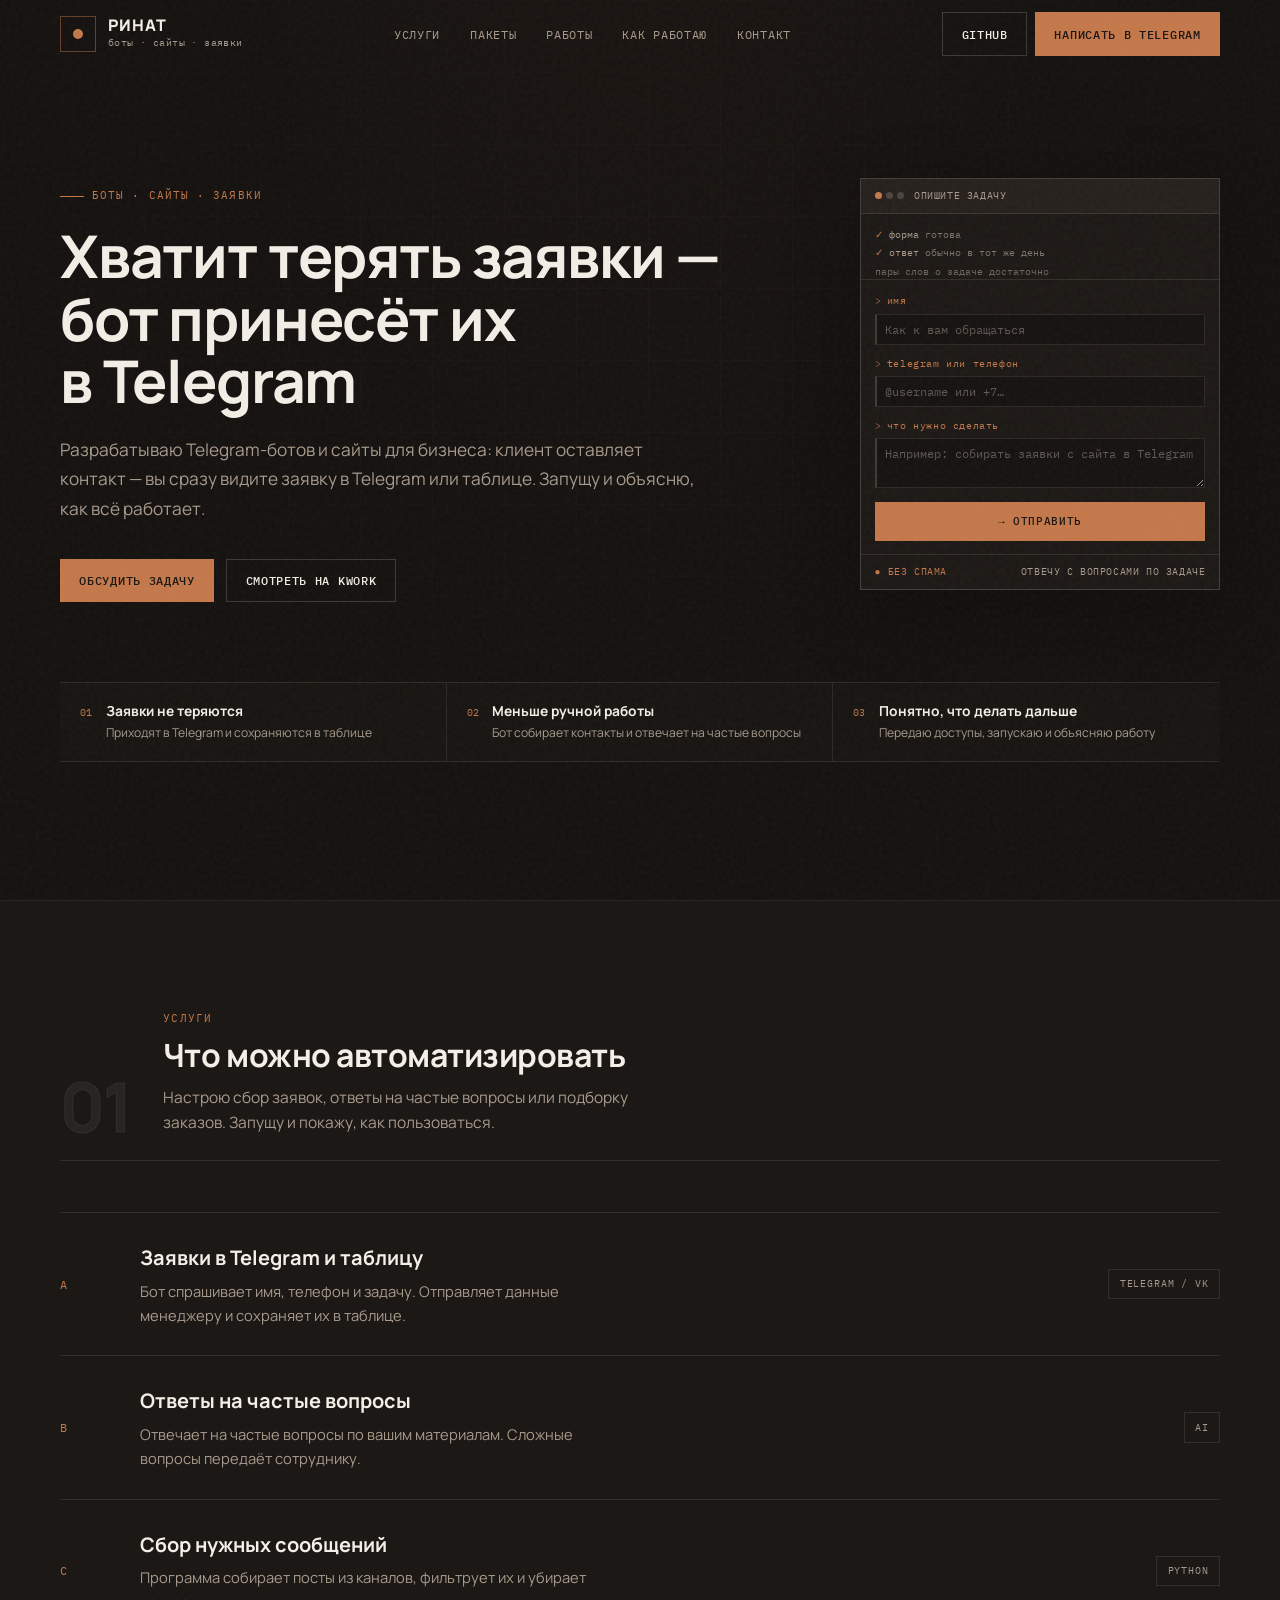
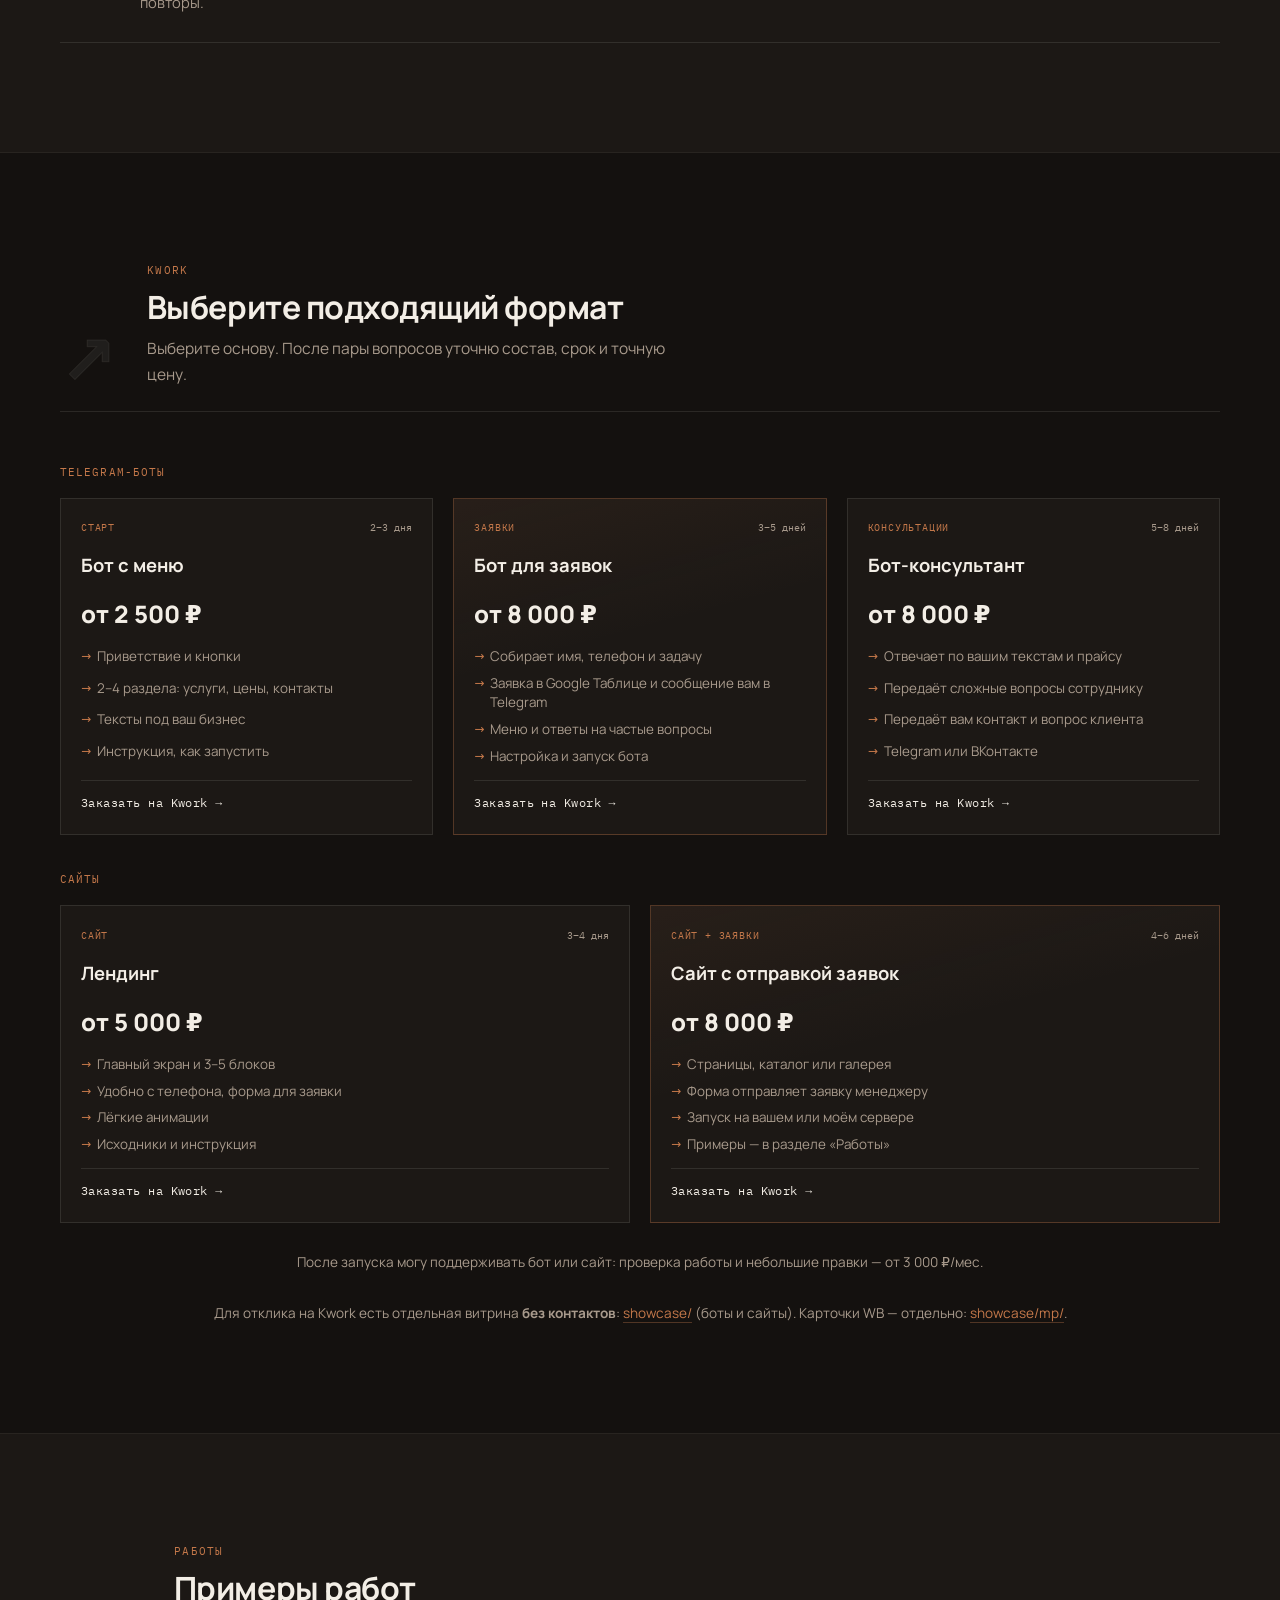
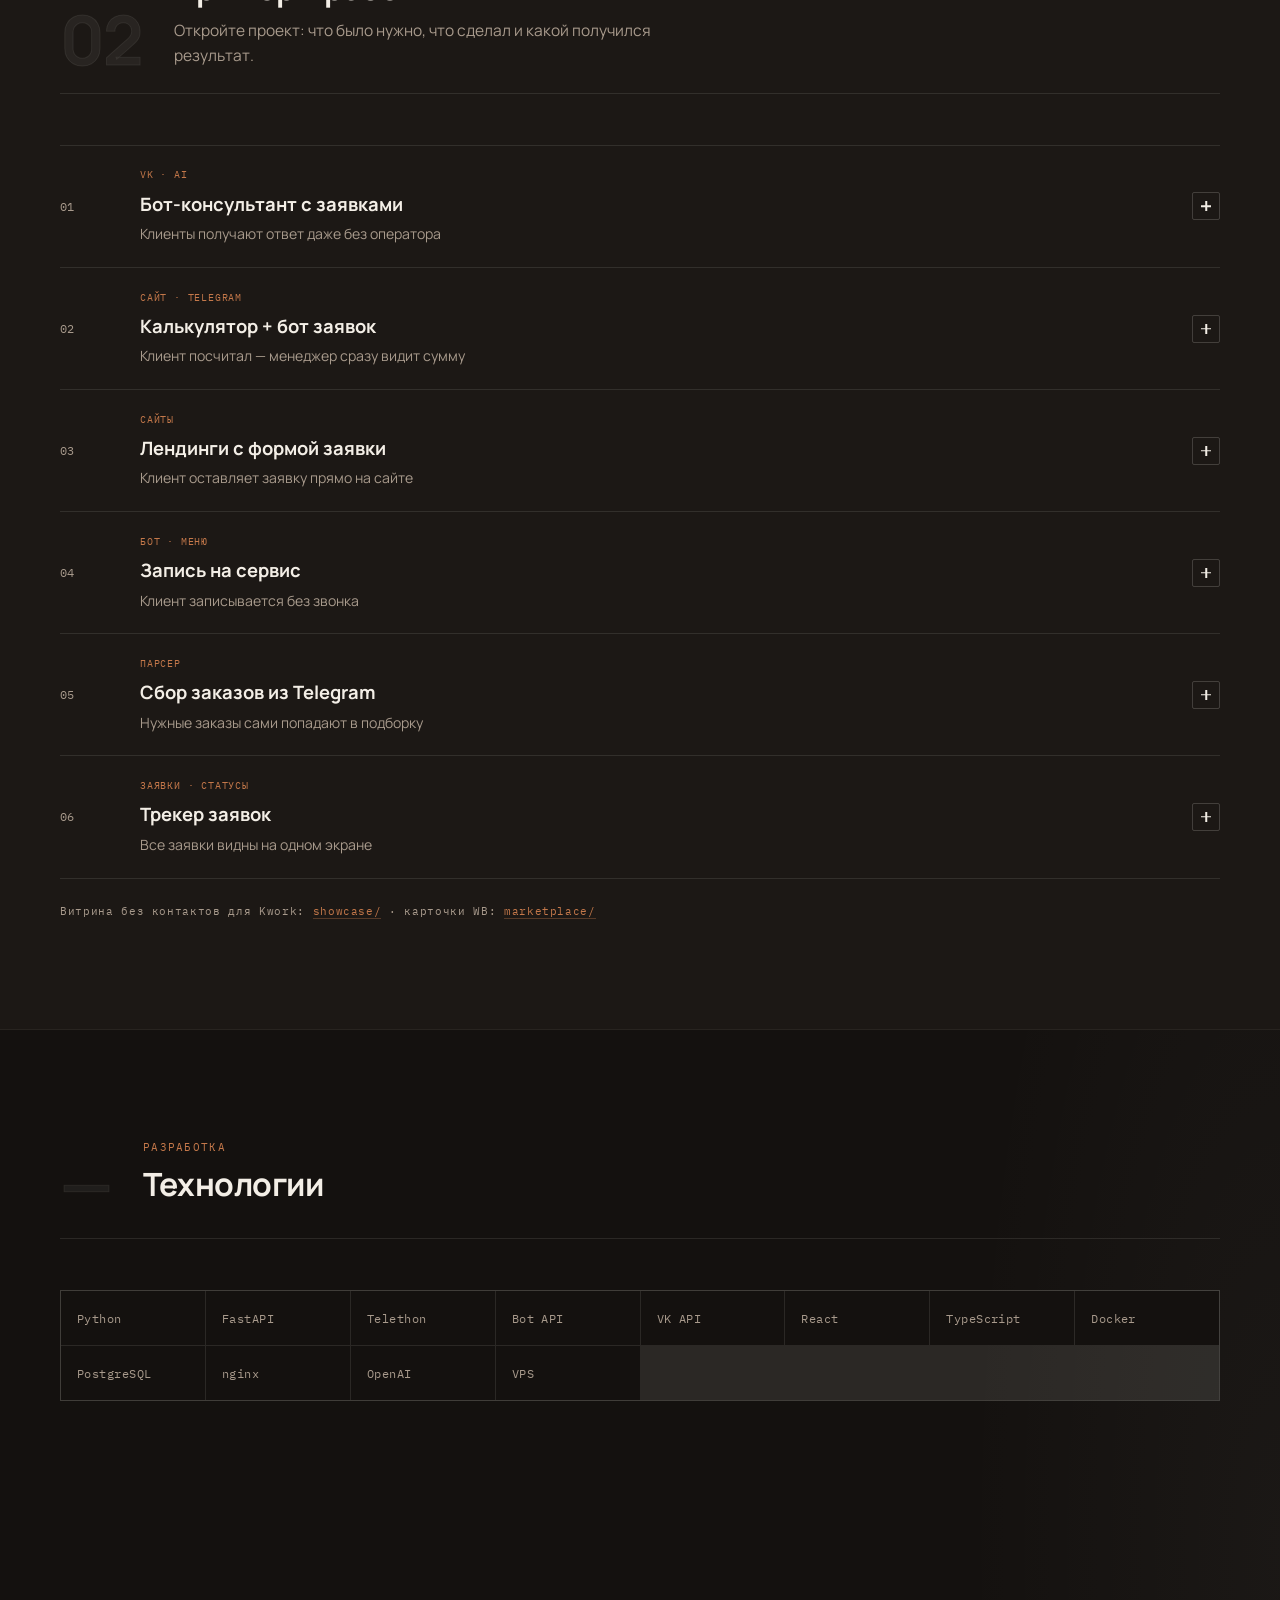
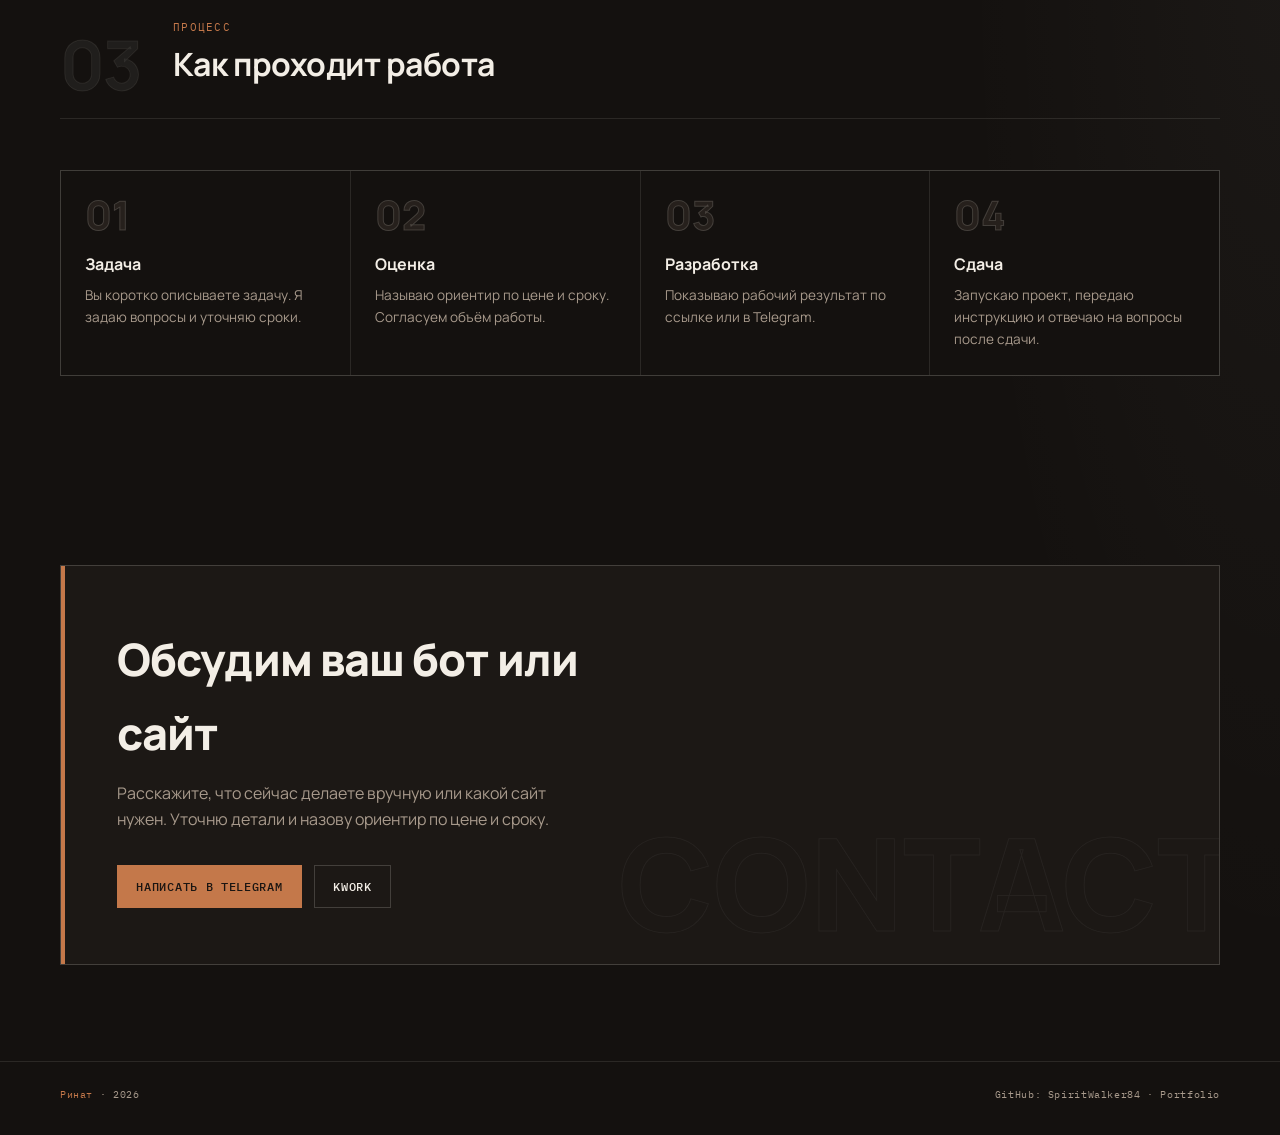
==== commit e7156b9d: "Balance hero layout with outcome strip Co-authored-by: Cursor <cursoragent@cursor.com>" ====
--- a/public/index.html
+++ b/public/index.html
@@ -40,7 +40,8 @@
   <section class="hero">
     <div class="hero__grid-bg" aria-hidden="true"></div>
 
-    <div class="container hero__layout">
+    <div class="container hero__content">
+      <div class="hero__layout">
       <div class="hero__main">
         <div class="prod-label">Боты · сайты · заявки</div>
         <h1 class="hero__title">Хватит терять заявки&nbsp;— бот принесёт их в&nbsp;Telegram</h1>
@@ -51,20 +52,6 @@
           <a href="#contact" class="btn btn--primary">Обсудить задачу</a>
           <a href="#" class="btn btn--ghost site-link" data-site-link="kwork">Смотреть на Kwork</a>
         </div>
-        <div class="hero__meta">
-          <div class="meta-item">
-            <div class="meta-item__val">Боты</div>
-            <div class="meta-item__lbl">Заявки и меню</div>
-          </div>
-          <div class="meta-item">
-            <div class="meta-item__val">Сайты</div>
-            <div class="meta-item__lbl">С формой заявки</div>
-          </div>
-          <div class="meta-item">
-            <div class="meta-item__val">Под ключ</div>
-            <div class="meta-item__lbl">Запуск и инструкция</div>
-          </div>
-        </div>
       </div>
 
       <div class="hero__aside">
@@ -105,43 +92,32 @@
             <span class="console-panel__meta">Отвечу с вопросами по задаче</span>
           </div>
         </div>
-
-      <aside class="hero__dock">
-        <div class="dock__head">
-          <span>Чем могу помочь</span>
-          <div class="dock__dots" aria-hidden="true"><span></span><span></span><span></span></div>
-        </div>
-        <div class="dock__body">
-          <div class="dock__row">
-            <span class="dock__num">01</span>
-            <div>
-              <strong>Бот для заявок</strong>
-              <span>Клиент оставляет заявку — менеджер получает её сразу</span>
-            </div>
-          </div>
-          <div class="dock__row">
-            <span class="dock__num">02</span>
-            <div>
-              <strong>Бот-консультант</strong>
-              <span>Отвечает на частые вопросы и просит контакт</span>
-            </div>
-          </div>
-          <div class="dock__row">
-            <span class="dock__num">03</span>
-            <div>
-              <strong>Сбор данных</strong>
-              <span>Собирает нужные сообщения по расписанию</span>
-            </div>
-          </div>
-          <div class="dock__row">
-            <span class="dock__num">04</span>
-            <div>
-              <strong>Сайт с заявкой</strong>
-              <span>Сайт с формой и уведомлением менеджеру</span>
-            </div>
-          </div>
-        </div>
-      </aside>
+      </div>
+      </div>
+      <div class="hero__benefits-wrap">
+      <div class="hero__benefits" aria-label="Что вы получите">
+        <div class="hero__benefit">
+          <span class="hero__benefit-num">01</span>
+          <div>
+            <strong>Заявки не теряются</strong>
+            <span>Приходят в Telegram и сохраняются в таблице</span>
+          </div>
+        </div>
+        <div class="hero__benefit">
+          <span class="hero__benefit-num">02</span>
+          <div>
+            <strong>Меньше ручной работы</strong>
+            <span>Бот собирает контакты и отвечает на частые вопросы</span>
+          </div>
+        </div>
+        <div class="hero__benefit">
+          <span class="hero__benefit-num">03</span>
+          <div>
+            <strong>Понятно, что делать дальше</strong>
+            <span>Передаю доступы, запускаю и объясняю работу</span>
+          </div>
+        </div>
+      </div>
       </div>
     </div>
   </section>
--- a/public/css/styles.css
+++ b/public/css/styles.css
@@ -241,19 +241,71 @@
   pointer-events: none;
 }
 
-.hero__layout {
+.hero__content {
   position: relative;
   z-index: 2;
+}
+
+.hero__layout {
   display: grid;
   grid-template-columns: 1fr minmax(300px, 360px);
   gap: 2rem;
   align-items: start;
 }
 
+.hero__benefits {
+  display: grid;
+  grid-template-columns: repeat(3, minmax(0, 1fr));
+  border-top: 1px solid var(--border);
+  border-bottom: 1px solid var(--border);
+  background: rgba(28, 24, 21, 0.46);
+}
+
+.hero__benefit {
+  display: grid;
+  grid-template-columns: auto 1fr;
+  gap: 0.85rem;
+  padding: 1.15rem 1.25rem 1.2rem;
+  border-right: 1px solid var(--border);
+}
+
+.hero__benefit:last-child {
+  border-right: 0;
+}
+
+.hero__benefit-num {
+  font-family: var(--font-mono);
+  font-size: 0.65rem;
+  color: var(--accent);
+  padding-top: 0.15rem;
+}
+
+.hero__benefit strong,
+.hero__benefit span {
+  display: block;
+}
+
+.hero__benefit strong {
+  font-size: 0.86rem;
+  font-weight: 700;
+  line-height: 1.3;
+}
+
+.hero__benefit div span {
+  margin-top: 0.3rem;
+  color: var(--muted);
+  font-size: 0.76rem;
+  line-height: 1.45;
+}
+
 .hero__aside {
   display: flex;
   flex-direction: column;
   gap: 1rem;
+}
+
+.hero__benefits-wrap {
+  padding-top: 2rem;
 }
 
 /* Deploy console — hero aside */
@@ -1724,6 +1776,19 @@
     grid-template-columns: 1fr;
   }
 
+  .hero__benefits {
+    grid-template-columns: 1fr;
+  }
+
+  .hero__benefit {
+    border-right: 0;
+    border-bottom: 1px solid var(--border);
+  }
+
+  .hero__benefit:last-child {
+    border-bottom: 0;
+  }
+
   .console-panel {
     max-width: 100%;
   }
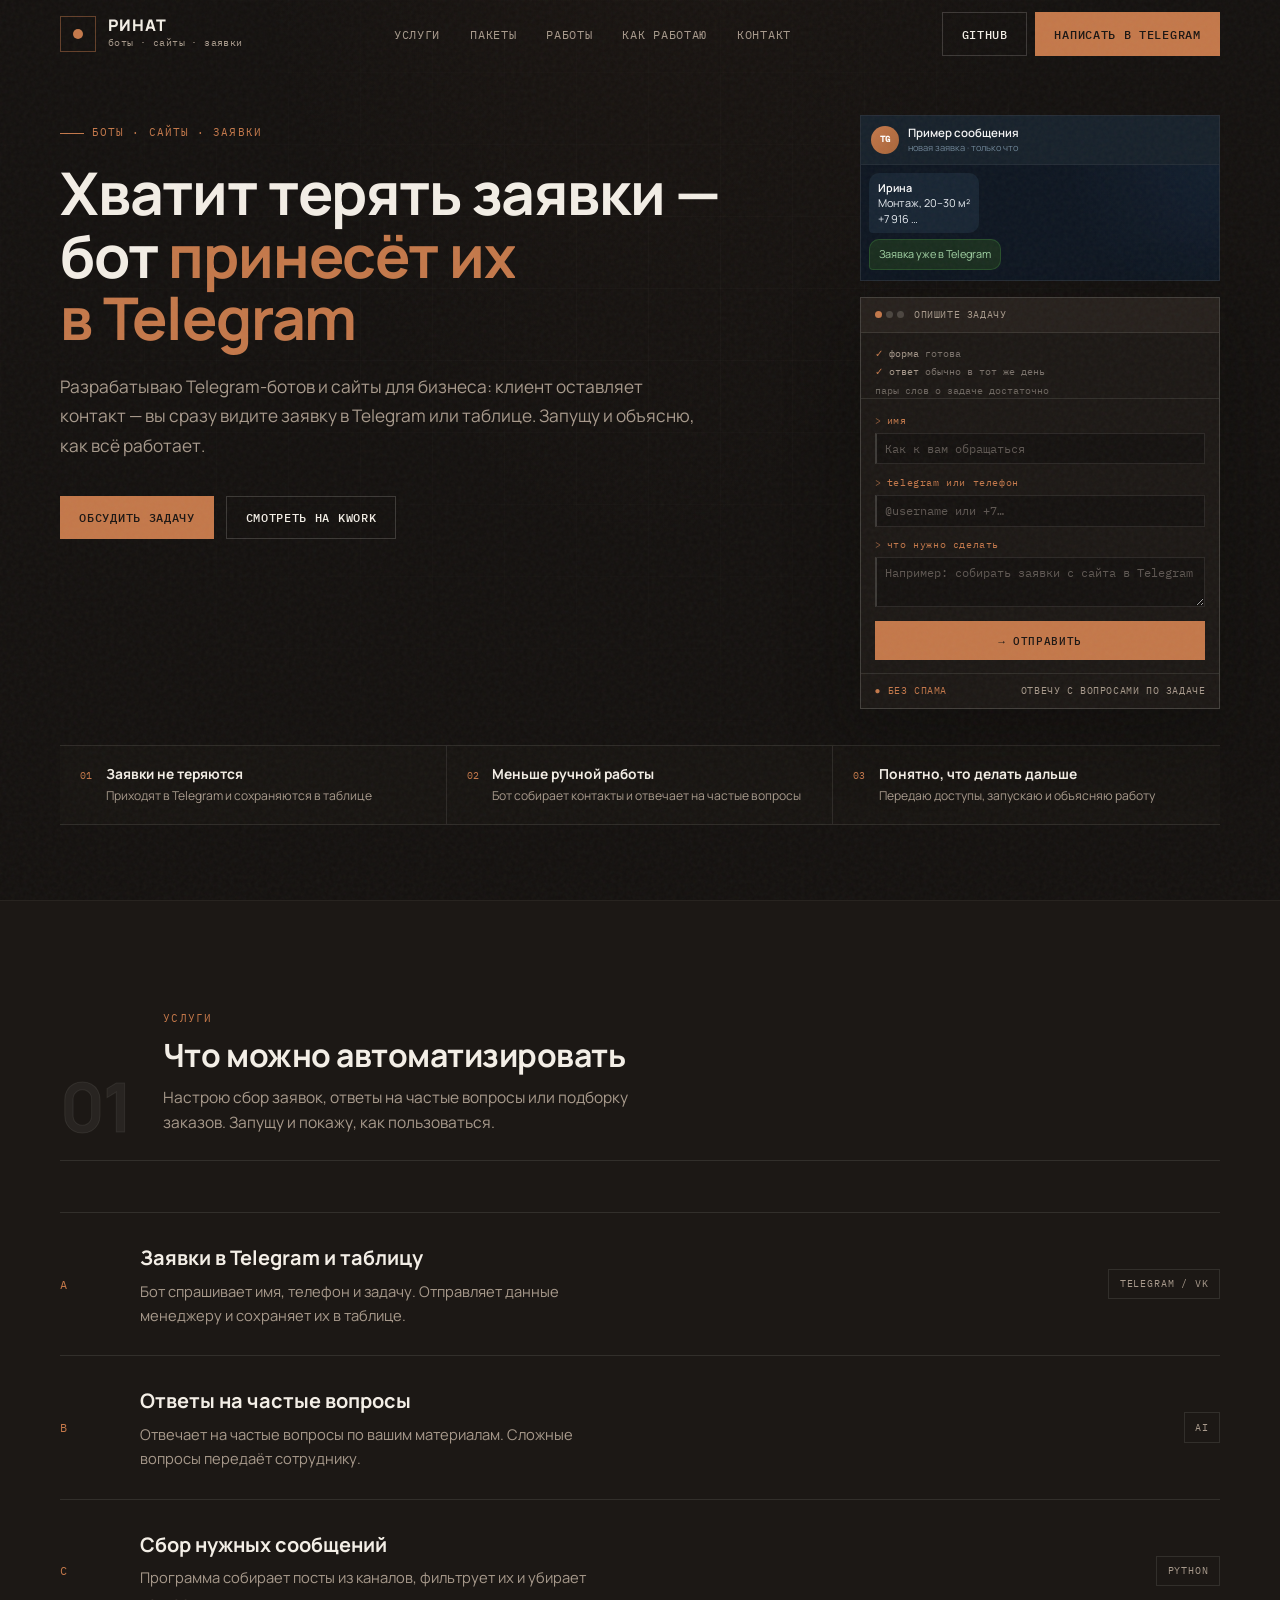
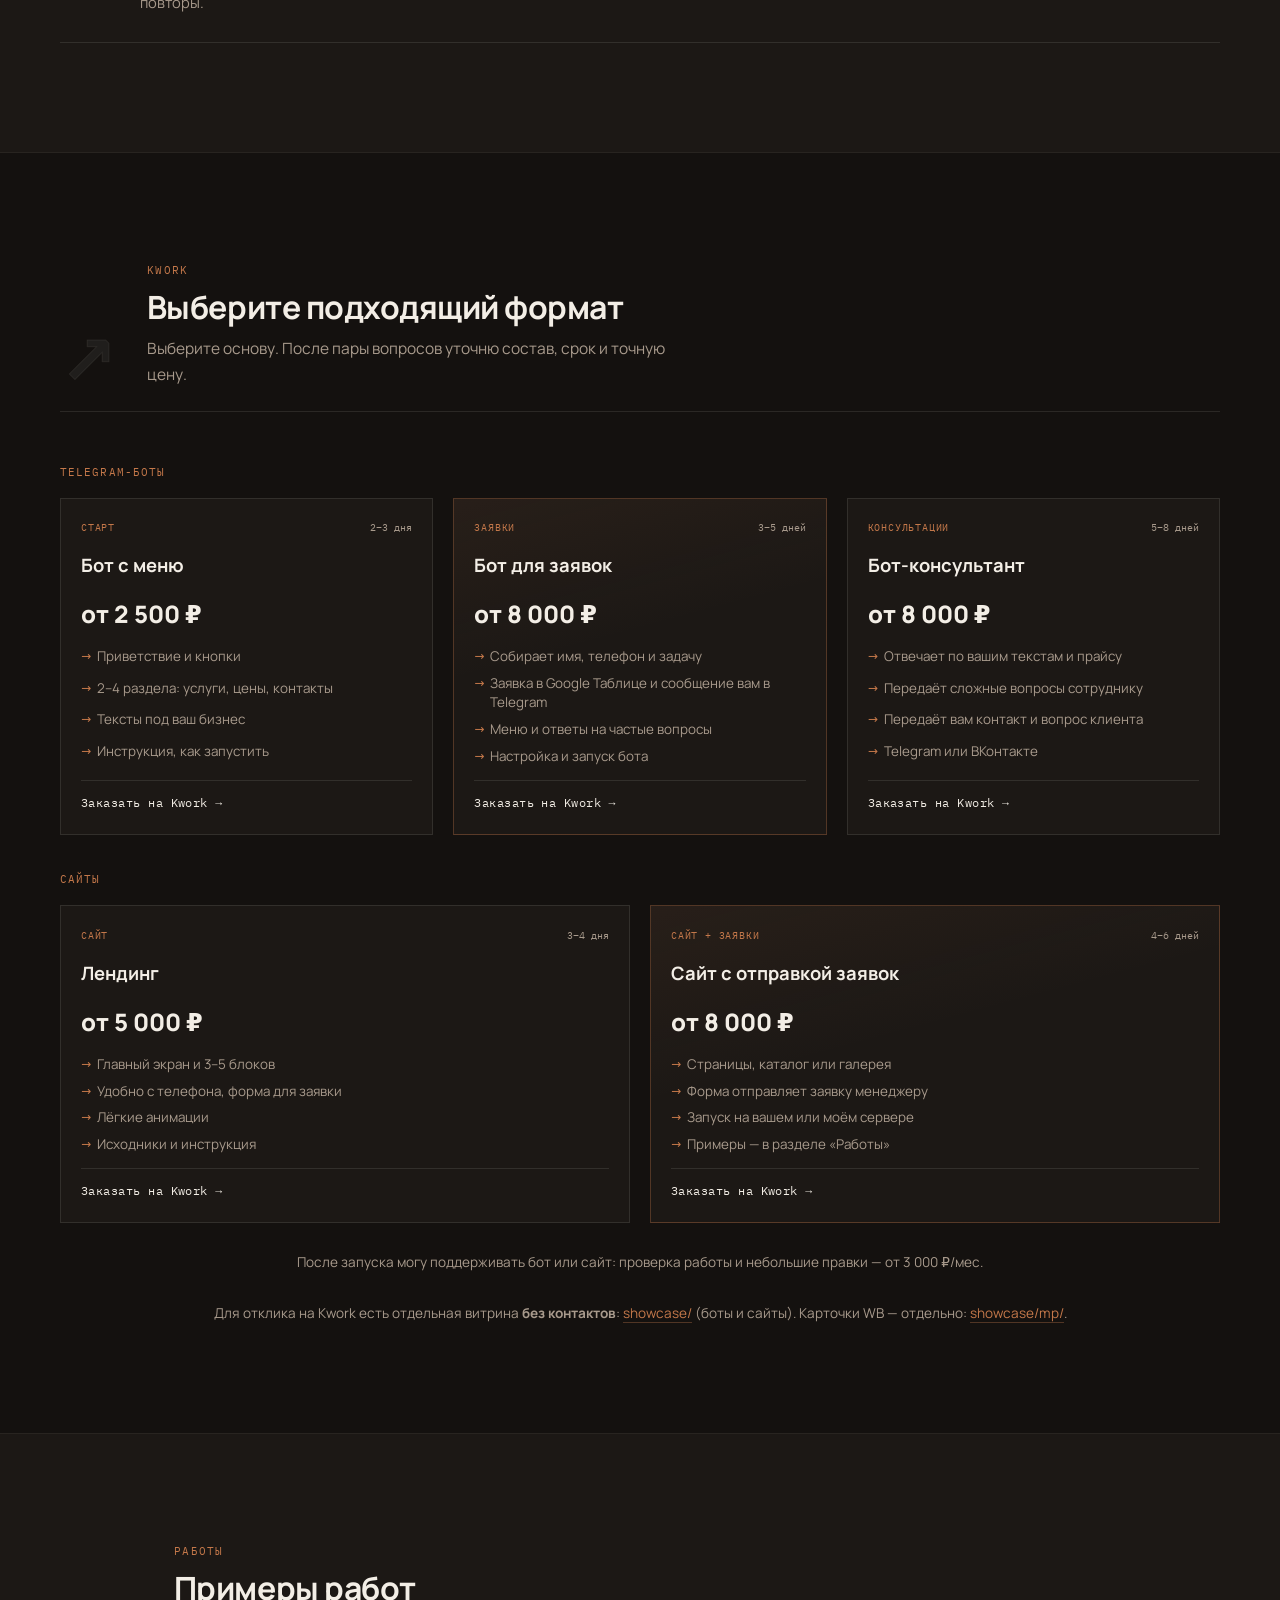
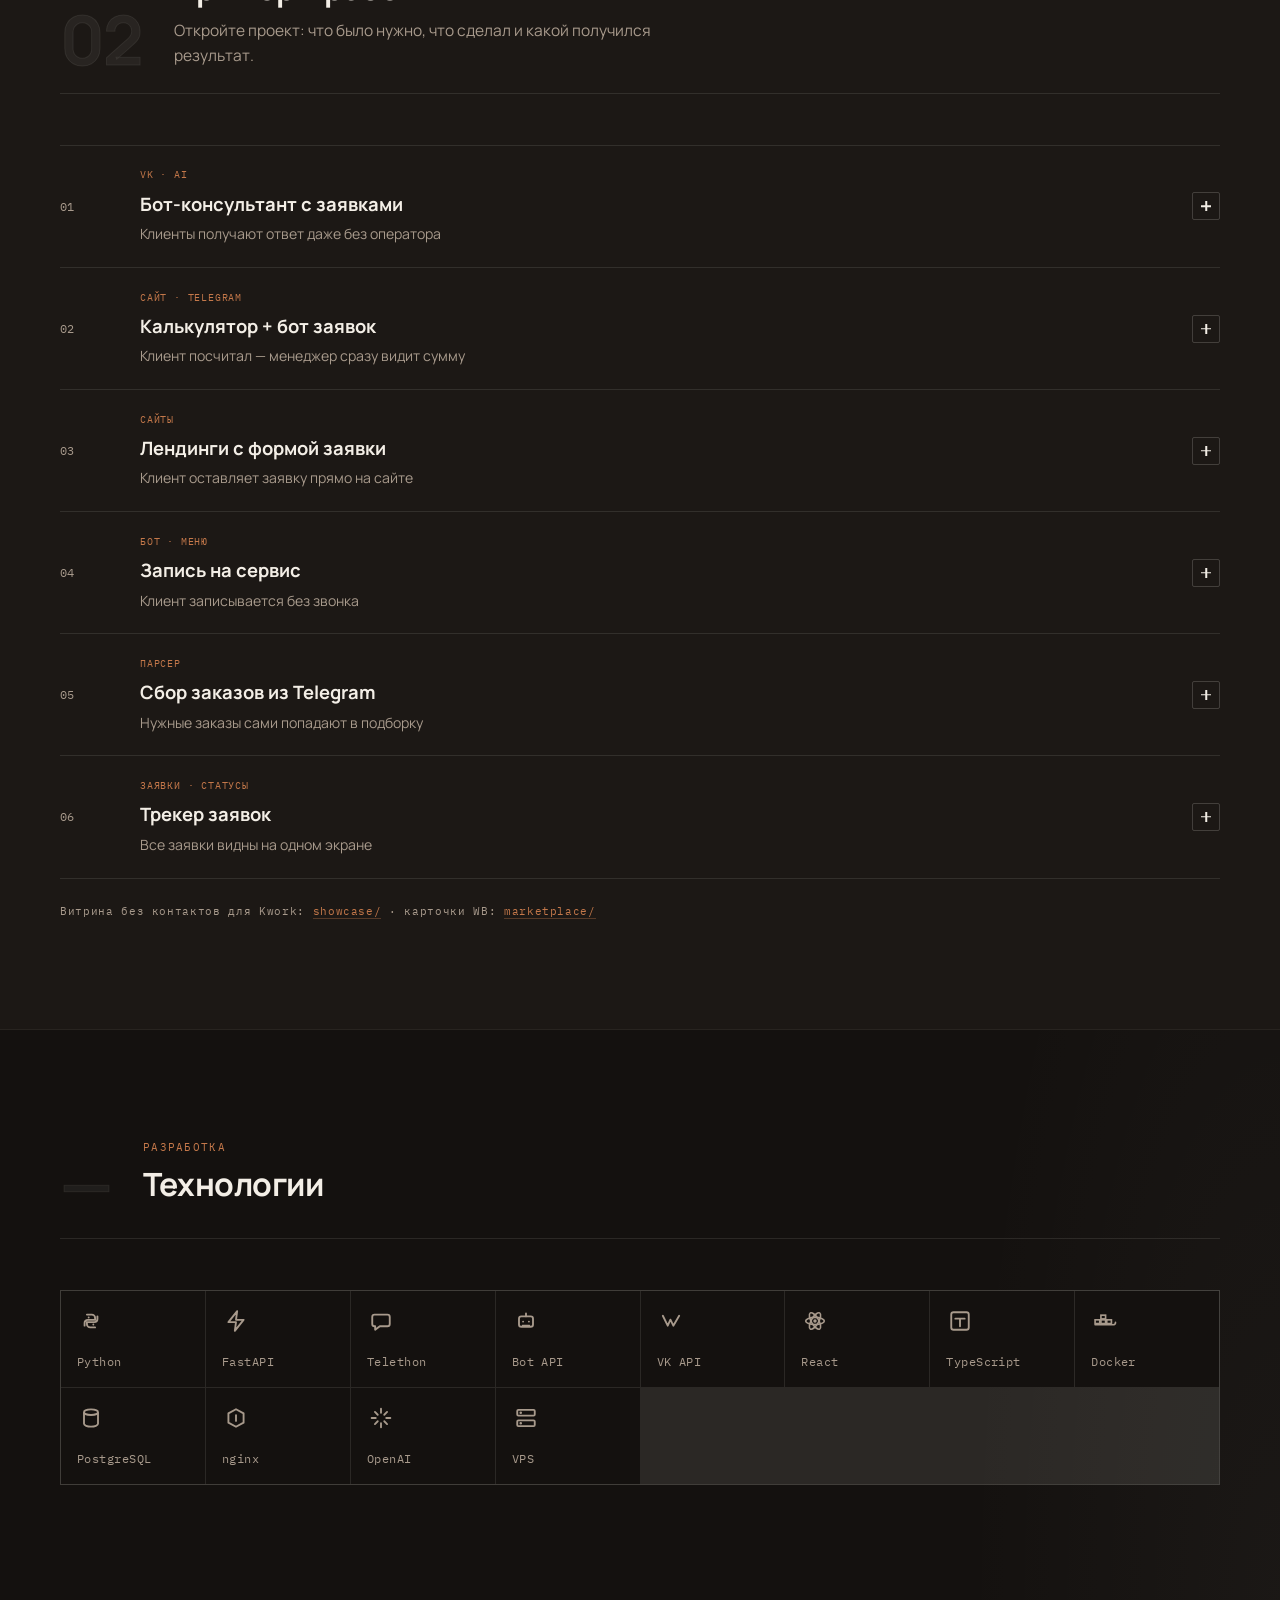
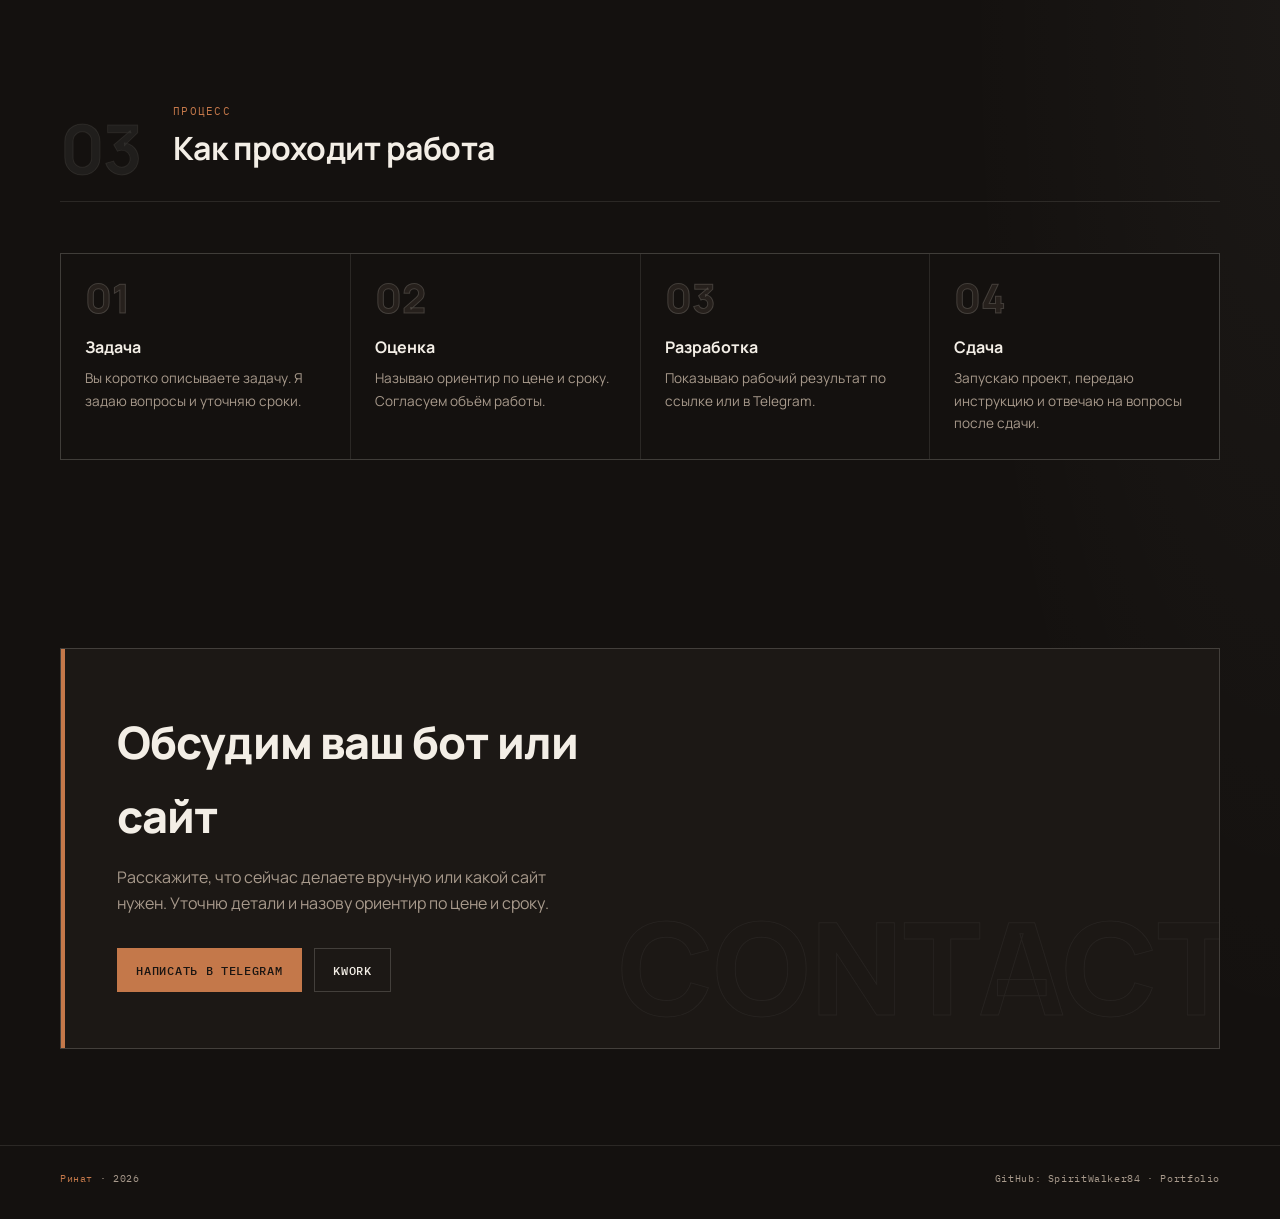
==== commit 9323754a: "Add hero demo and subtle motion Co-authored-by: Cursor <cursoragent@cursor.com>" ====
--- a/public/index.html
+++ b/public/index.html
@@ -44,7 +44,7 @@
       <div class="hero__layout">
       <div class="hero__main">
         <div class="prod-label">Боты · сайты · заявки</div>
-        <h1 class="hero__title">Хватит терять заявки&nbsp;— бот принесёт их в&nbsp;Telegram</h1>
+        <h1 class="hero__title">Хватит терять заявки&nbsp;— бот <span class="hero__shimmer">принесёт их в&nbsp;Telegram</span></h1>
         <p class="hero__lead">
           Разрабатываю Telegram-ботов и сайты для бизнеса: клиент оставляет контакт — вы сразу видите заявку в Telegram или таблице. Запущу и объясню, как всё работает.
         </p>
@@ -55,6 +55,25 @@
       </div>
 
       <div class="hero__aside">
+        <div class="hero__ping" aria-label="Так менеджер видит заявку">
+          <div class="tg-mock">
+            <div class="tg-mock__head">
+              <div class="tg-mock__avatar" aria-hidden="true">TG</div>
+              <div>
+                <div class="tg-mock__name">Пример сообщения</div>
+                <div class="tg-mock__meta">новая заявка · только что</div>
+              </div>
+            </div>
+            <div class="tg-mock__body">
+              <div class="tg-mock__row tg-mock__row--in">
+                <div class="tg-mock__bubble"><strong>Ирина</strong><br>Монтаж, 20–30 м²<br>+7 916 …</div>
+              </div>
+              <div class="tg-mock__row tg-mock__row--in">
+                <div class="tg-mock__bubble tg-mock__bubble--ok">Заявка уже в Telegram</div>
+          </div>
+          </div>
+          </div>
+        </div>
         <div class="console-panel">
           <div class="console-panel__bar">
             <span class="console-panel__dots" aria-hidden="true"><i></i><i></i><i></i></span>
@@ -92,32 +111,30 @@
             <span class="console-panel__meta">Отвечу с вопросами по задаче</span>
           </div>
         </div>
-      </div>
-      </div>
-      <div class="hero__benefits-wrap">
+            </div>
+          </div>
       <div class="hero__benefits" aria-label="Что вы получите">
         <div class="hero__benefit">
           <span class="hero__benefit-num">01</span>
-          <div>
+            <div>
             <strong>Заявки не теряются</strong>
             <span>Приходят в Telegram и сохраняются в таблице</span>
           </div>
         </div>
         <div class="hero__benefit">
           <span class="hero__benefit-num">02</span>
-          <div>
+            <div>
             <strong>Меньше ручной работы</strong>
             <span>Бот собирает контакты и отвечает на частые вопросы</span>
           </div>
         </div>
         <div class="hero__benefit">
           <span class="hero__benefit-num">03</span>
-          <div>
+            <div>
             <strong>Понятно, что делать дальше</strong>
             <span>Передаю доступы, запускаю и объясняю работу</span>
           </div>
         </div>
-      </div>
       </div>
     </div>
   </section>
@@ -287,39 +304,39 @@
               <div class="case-acc__block">
                 <span class="case-acc__label">Проблема</span>
                 <p>Клиенты пишут в разное время, и часть обращений остаётся без ответа.</p>
-              </div>
+            </div>
               <div class="case-acc__block">
                 <span class="case-acc__label">Решение</span>
                 <p>Бот отвечает на частые вопросы, собирает контакт и передаёт заявку администратору.</p>
-              </div>
+          </div>
               <div class="case-acc__block">
                 <span class="case-acc__label">Результат</span>
                 <p>Администратор получает готовую заявку — ничего не нужно переносить из переписки.</p>
-              </div>
+          </div>
             </div>
             <div class="case-acc__media showcase">
               <div class="showcase__card showcase__card--ui">
-                <div class="browser">
-                  <div class="browser__bar">
-                    <span class="browser__dots" aria-hidden="true"><i></i><i></i><i></i></span>
+          <div class="browser">
+            <div class="browser__bar">
+              <span class="browser__dots" aria-hidden="true"><i></i><i></i><i></i></span>
                     <span class="browser__url">demo · AI Assistant</span>
-                  </div>
+            </div>
                   <div class="browser__screen browser__screen--slide">
                     <img src="images/showcase/bots/03-bot-ai.webp" alt="AI-консультант: диалог и передача заявки" loading="lazy" width="1280" height="720">
-                  </div>
-                </div>
-                <div class="showcase__caption">
+            </div>
+          </div>
+          <div class="showcase__caption">
                   <span class="showcase__tag">AI</span>
                   <strong>Консультант в Telegram</strong>
                   <span>Ответ по прайсу → контакт → менеджеру</span>
-                </div>
-              </div>
-              <div class="showcase__card showcase__card--ui">
-                <div class="browser">
-                  <div class="browser__bar">
-                    <span class="browser__dots" aria-hidden="true"><i></i><i></i><i></i></span>
+          </div>
+      </div>
+              <div class="showcase__card showcase__card--ui">
+          <div class="browser">
+            <div class="browser__bar">
+              <span class="browser__dots" aria-hidden="true"><i></i><i></i><i></i></span>
                     <span class="browser__url">demo · уведомление админу</span>
-                  </div>
+            </div>
                   <div class="browser__screen browser__screen--slide">
                     <img src="images/showcase/bots/06-admin-ping.webp" alt="Заявка в Telegram и строка в таблице" loading="lazy" width="1280" height="720">
                   </div>
@@ -330,39 +347,39 @@
                   <span>Контакт и задача клиента, запись в таблице</span>
                 </div>
               </div>
-              <a href="https://github.com/SpiritWalker84/FGIp04" class="showcase__card" target="_blank" rel="noopener">
-                <div class="browser">
-                  <div class="browser__bar">
-                    <span class="browser__dots" aria-hidden="true"><i></i><i></i><i></i></span>
-                    <span class="browser__url">Telegram · AI Assistant</span>
-                  </div>
-                  <div class="browser__screen browser__screen--tg">
-                    <div class="tg-mock">
-                      <div class="tg-mock__head">
-                        <div class="tg-mock__avatar tg-mock__avatar--ai">AI</div>
-                        <div>
-                          <div class="tg-mock__name">AI Assistant</div>
+        <a href="https://github.com/SpiritWalker84/FGIp04" class="showcase__card" target="_blank" rel="noopener">
+          <div class="browser">
+            <div class="browser__bar">
+              <span class="browser__dots" aria-hidden="true"><i></i><i></i><i></i></span>
+              <span class="browser__url">Telegram · AI Assistant</span>
+            </div>
+            <div class="browser__screen browser__screen--tg">
+              <div class="tg-mock">
+                <div class="tg-mock__head">
+                  <div class="tg-mock__avatar tg-mock__avatar--ai">AI</div>
+                  <div>
+                    <div class="tg-mock__name">AI Assistant</div>
                           <div class="tg-mock__meta">бот</div>
-                        </div>
-                      </div>
-                      <div class="tg-mock__body">
-                        <div class="tg-mock__row tg-mock__row--out">
-                          <div class="tg-mock__bubble">Сколько стоит монтаж под ключ?</div>
-                        </div>
-                        <div class="tg-mock__row tg-mock__row--in">
+                  </div>
+                </div>
+                <div class="tg-mock__body">
+                  <div class="tg-mock__row tg-mock__row--out">
+                    <div class="tg-mock__bubble">Сколько стоит монтаж под ключ?</div>
+                  </div>
+                  <div class="tg-mock__row tg-mock__row--in">
                           <div class="tg-mock__bubble">Для 20–30 м² — ориентир от 45 000 ₽. Оформить заявку на точный расчёт?</div>
-                        </div>
-                        <div class="tg-mock__row tg-mock__row--out">
-                          <div class="tg-mock__bubble">+7 916 …</div>
-                        </div>
-                        <div class="tg-mock__row tg-mock__row--in">
-                          <div class="tg-mock__bubble tg-mock__bubble--ok">Заявка №184 передана менеджеру</div>
-                        </div>
-                      </div>
-                    </div>
-                  </div>
-                </div>
-                <div class="showcase__caption">
+                  </div>
+                  <div class="tg-mock__row tg-mock__row--out">
+                    <div class="tg-mock__bubble">+7 916 …</div>
+                  </div>
+                  <div class="tg-mock__row tg-mock__row--in">
+                    <div class="tg-mock__bubble tg-mock__bubble--ok">Заявка №184 передана менеджеру</div>
+                  </div>
+                </div>
+              </div>
+            </div>
+          </div>
+          <div class="showcase__caption">
                   <span class="showcase__tag">Чат</span>
                   <strong>Как выглядит диалог</strong>
                   <span>Макет переписки клиента с ботом</span>
@@ -528,8 +545,8 @@
                   <span class="showcase__tag">Каталог</span>
                   <strong>BanyaWood</strong>
                   <span>Каталог бань, галерея, заявка на расчёт</span>
-                </div>
-              </a>
+          </div>
+        </a>
               <div class="showcase__card showcase__card--ui">
                 <div class="browser">
                   <div class="browser__bar">
@@ -611,42 +628,42 @@
                   <span>Услуга → время → подтверждение</span>
                 </div>
               </div>
-              <div class="showcase__card showcase__card--ui">
-                <div class="browser">
-                  <div class="browser__bar">
-                    <span class="browser__dots" aria-hidden="true"><i></i><i></i><i></i></span>
-                    <span class="browser__url">Telegram · MotoService</span>
-                  </div>
-                  <div class="browser__screen browser__screen--tg">
-                    <div class="tg-mock">
-                      <div class="tg-mock__head">
-                        <div class="tg-mock__avatar tg-mock__avatar--svc">MS</div>
-                        <div>
-                          <div class="tg-mock__name">MotoService</div>
+        <div class="showcase__card showcase__card--ui">
+          <div class="browser">
+            <div class="browser__bar">
+              <span class="browser__dots" aria-hidden="true"><i></i><i></i><i></i></span>
+              <span class="browser__url">Telegram · MotoService</span>
+            </div>
+            <div class="browser__screen browser__screen--tg">
+              <div class="tg-mock">
+                <div class="tg-mock__head">
+                  <div class="tg-mock__avatar tg-mock__avatar--svc">MS</div>
+                  <div>
+                    <div class="tg-mock__name">MotoService</div>
                           <div class="tg-mock__meta">бот</div>
-                        </div>
-                      </div>
-                      <div class="tg-mock__body">
-                        <div class="tg-mock__row tg-mock__row--in">
-                          <div class="tg-mock__bubble">Запись на ТО и ремонт. Выберите или опишите задачу:</div>
-                        </div>
-                        <div class="tg-mock__keys">
-                          <span>ТО</span><span>Ремонт</span><span>Запчасти</span>
-                        </div>
-                        <div class="tg-mock__row tg-mock__row--out">
-                          <div class="tg-mock__bubble">ТО · Yamaha MT-07 · 12 000 км</div>
-                        </div>
-                        <div class="tg-mock__row tg-mock__row--in">
-                          <div class="tg-mock__bubble">Свободно: <b>5 мар, 10:00</b>. Подтвердить запись?</div>
-                        </div>
-                        <div class="tg-mock__keys tg-mock__keys--2">
-                          <span>Да</span><span>Другое время</span>
-                        </div>
-                      </div>
-                    </div>
-                  </div>
-                </div>
-                <div class="showcase__caption">
+                  </div>
+                </div>
+                <div class="tg-mock__body">
+                  <div class="tg-mock__row tg-mock__row--in">
+                    <div class="tg-mock__bubble">Запись на ТО и ремонт. Выберите или опишите задачу:</div>
+                  </div>
+                  <div class="tg-mock__keys">
+                    <span>ТО</span><span>Ремонт</span><span>Запчасти</span>
+                  </div>
+                  <div class="tg-mock__row tg-mock__row--out">
+                    <div class="tg-mock__bubble">ТО · Yamaha MT-07 · 12 000 км</div>
+                  </div>
+                  <div class="tg-mock__row tg-mock__row--in">
+                    <div class="tg-mock__bubble">Свободно: <b>5 мар, 10:00</b>. Подтвердить запись?</div>
+                  </div>
+                  <div class="tg-mock__keys tg-mock__keys--2">
+                    <span>Да</span><span>Другое время</span>
+                  </div>
+                </div>
+              </div>
+            </div>
+          </div>
+          <div class="showcase__caption">
                   <span class="showcase__tag">Чат</span>
                   <strong>Диалог клиента</strong>
                   <span>Как это выглядит в Telegram</span>
@@ -821,8 +838,8 @@
             </div>
             <div class="case-acc__actions">
               <a href="https://github.com/SpiritWalker84/FGIp07" class="case-row__link" target="_blank" rel="noopener">GitHub</a>
-            </div>
-          </div>
+          </div>
+        </div>
         </details>
 
       </div>
@@ -839,19 +856,19 @@
           <h2 class="section__title">Технологии</h2>
         </div>
       </div>
-      <div class="stack-grid reveal">
-        <div class="stack-cell">Python</div>
-        <div class="stack-cell">FastAPI</div>
-        <div class="stack-cell">Telethon</div>
-        <div class="stack-cell">Bot API</div>
-        <div class="stack-cell">VK API</div>
-        <div class="stack-cell">React</div>
-        <div class="stack-cell">TypeScript</div>
-        <div class="stack-cell">Docker</div>
-        <div class="stack-cell">PostgreSQL</div>
-        <div class="stack-cell">nginx</div>
-        <div class="stack-cell">OpenAI</div>
-        <div class="stack-cell">VPS</div>
+      <div class="stack-grid reveal" aria-label="Технологии">
+        <div class="stack-cell"><span class="stack-mark" style="--d:0"><svg viewBox="0 0 24 24" aria-hidden="true"><path d="M8.5 6.5h4.2A2.8 2.8 0 0 1 15.5 9.3V11H9.2A2.7 2.7 0 0 0 6.5 13.7V16" fill="none" stroke="currentColor" stroke-width="1.6" stroke-linecap="round"/><path d="M15.5 17.5h-4.2A2.8 2.8 0 0 1 8.5 14.7V13h6.3a2.7 2.7 0 0 0 2.7-2.7V8" fill="none" stroke="currentColor" stroke-width="1.6" stroke-linecap="round"/><circle cx="10" cy="9" r=".8" fill="currentColor"/><circle cx="14" cy="15" r=".8" fill="currentColor"/></svg></span>Python</div>
+        <div class="stack-cell"><span class="stack-mark" style="--d:1"><svg viewBox="0 0 24 24" aria-hidden="true"><path d="M13 3.5 5.5 13H12l-1 7.5L18.5 11H12l1-7.5Z" fill="none" stroke="currentColor" stroke-width="1.6" stroke-linejoin="round"/></svg></span>FastAPI</div>
+        <div class="stack-cell"><span class="stack-mark" style="--d:2"><svg viewBox="0 0 24 24" aria-hidden="true"><path d="M6.5 6.5h11a2 2 0 0 1 2 2v6a2 2 0 0 1-2 2H11l-4 3v-3H6.5a2 2 0 0 1-2-2v-6a2 2 0 0 1 2-2Z" fill="none" stroke="currentColor" stroke-width="1.6" stroke-linejoin="round"/></svg></span>Telethon</div>
+        <div class="stack-cell"><span class="stack-mark" style="--d:3"><svg viewBox="0 0 24 24" aria-hidden="true"><rect x="6" y="8" width="12" height="9" rx="2" fill="none" stroke="currentColor" stroke-width="1.6"/><path d="M12 8V5.5M9.5 12.5h.01M14.5 12.5h.01M9 16h6" fill="none" stroke="currentColor" stroke-width="1.6" stroke-linecap="round"/></svg></span>Bot API</div>
+        <div class="stack-cell"><span class="stack-mark" style="--d:4"><svg viewBox="0 0 24 24" aria-hidden="true"><path d="M5 7.5 9.2 16l2.3-5.2L14 16 19 7.5" fill="none" stroke="currentColor" stroke-width="1.6" stroke-linecap="round" stroke-linejoin="round"/></svg></span>VK API</div>
+        <div class="stack-cell"><span class="stack-mark" style="--d:5"><svg viewBox="0 0 24 24" aria-hidden="true"><circle cx="12" cy="12" r="1.5" fill="currentColor"/><ellipse cx="12" cy="12" rx="8" ry="3.1" fill="none" stroke="currentColor" stroke-width="1.4"/><ellipse cx="12" cy="12" rx="8" ry="3.1" transform="rotate(60 12 12)" fill="none" stroke="currentColor" stroke-width="1.4"/><ellipse cx="12" cy="12" rx="8" ry="3.1" transform="rotate(120 12 12)" fill="none" stroke="currentColor" stroke-width="1.4"/></svg></span>React</div>
+        <div class="stack-cell"><span class="stack-mark" style="--d:6"><svg viewBox="0 0 24 24" aria-hidden="true"><rect x="4.5" y="4.5" width="15" height="15" rx="2" fill="none" stroke="currentColor" stroke-width="1.6"/><path d="M8 10h8M12 10v6.5" fill="none" stroke="currentColor" stroke-width="1.6" stroke-linecap="round"/></svg></span>TypeScript</div>
+        <div class="stack-cell"><span class="stack-mark" style="--d:7"><svg viewBox="0 0 24 24" aria-hidden="true"><rect x="3.5" y="11" width="4" height="3.2" fill="none" stroke="currentColor" stroke-width="1.4"/><rect x="8.5" y="11" width="4" height="3.2" fill="none" stroke="currentColor" stroke-width="1.4"/><rect x="13.5" y="11" width="4" height="3.2" fill="none" stroke="currentColor" stroke-width="1.4"/><rect x="8.5" y="7" width="4" height="3.2" fill="none" stroke="currentColor" stroke-width="1.4"/><path d="M3.5 15.2h15.2c1.4 0 2.3-.8 2.3-2" fill="none" stroke="currentColor" stroke-width="1.4" stroke-linecap="round"/></svg></span>Docker</div>
+        <div class="stack-cell"><span class="stack-mark" style="--d:8"><svg viewBox="0 0 24 24" aria-hidden="true"><ellipse cx="12" cy="7" rx="6" ry="2.4" fill="none" stroke="currentColor" stroke-width="1.6"/><path d="M6 7v10c0 1.3 2.7 2.4 6 2.4s6-1.1 6-2.4V7" fill="none" stroke="currentColor" stroke-width="1.6"/></svg></span>PostgreSQL</div>
+        <div class="stack-cell"><span class="stack-mark" style="--d:9"><svg viewBox="0 0 24 24" aria-hidden="true"><path d="M12 4.5 18.5 8v8L12 19.5 5.5 16V8L12 4.5Z" fill="none" stroke="currentColor" stroke-width="1.6" stroke-linejoin="round"/><path d="M12 9.5v5" fill="none" stroke="currentColor" stroke-width="1.6" stroke-linecap="round"/></svg></span>nginx</div>
+        <div class="stack-cell"><span class="stack-mark" style="--d:10"><svg viewBox="0 0 24 24" aria-hidden="true"><path d="M12 4v3.5M12 16.5V20M4 12h3.5M16.5 12H20M6.8 6.8l2.4 2.4M14.8 14.8l2.4 2.4M17.2 6.8l-2.4 2.4M9.2 14.8 6.8 17.2" fill="none" stroke="currentColor" stroke-width="1.6" stroke-linecap="round"/></svg></span>OpenAI</div>
+        <div class="stack-cell"><span class="stack-mark" style="--d:11"><svg viewBox="0 0 24 24" aria-hidden="true"><rect x="4.5" y="5" width="15" height="5" rx="1" fill="none" stroke="currentColor" stroke-width="1.6"/><rect x="4.5" y="14" width="15" height="5" rx="1" fill="none" stroke="currentColor" stroke-width="1.6"/><path d="M7.5 7.5h.01M7.5 16.5h.01" fill="none" stroke="currentColor" stroke-width="2.2" stroke-linecap="round"/></svg></span>VPS</div>
       </div>
     </div>
   </section>
--- a/public/css/styles.css
+++ b/public/css/styles.css
@@ -256,6 +256,7 @@
 .hero__benefits {
   display: grid;
   grid-template-columns: repeat(3, minmax(0, 1fr));
+  margin-top: 2.25rem;
   border-top: 1px solid var(--border);
   border-bottom: 1px solid var(--border);
   background: rgba(28, 24, 21, 0.46);
@@ -304,8 +305,14 @@
   gap: 1rem;
 }
 
-.hero__benefits-wrap {
-  padding-top: 2rem;
+.hero__ping {
+  overflow: hidden;
+  border: 1px solid var(--border);
+  background: #0e1621;
+}
+
+.hero__ping .tg-mock {
+  height: auto;
 }
 
 /* Deploy console — hero aside */
@@ -557,6 +564,29 @@
   display: inline-block;
 }
 
+.hero__shimmer {
+  color: var(--accent);
+  background: linear-gradient(
+    110deg,
+    var(--accent) 0%,
+    var(--accent) 38%,
+    var(--cream) 48%,
+    var(--accent) 58%,
+    var(--accent) 100%
+  );
+  background-size: 240% 100%;
+  background-position: 100% 0;
+  -webkit-background-clip: text;
+  background-clip: text;
+  -webkit-text-fill-color: transparent;
+  animation: hero-shimmer 8s ease-in-out infinite;
+}
+
+@keyframes hero-shimmer {
+  0%, 68% { background-position: 100% 0; }
+  95%, 100% { background-position: 0 0; }
+}
+
 .hero__lead {
   max-width: 58ch;
   color: var(--muted);
@@ -1602,18 +1632,55 @@
 }
 
 .stack-cell {
+  display: flex;
+  flex-direction: column;
+  justify-content: space-between;
+  gap: 0.85rem;
+  min-height: 96px;
   background: var(--ink);
-  padding: 1.1rem 1rem;
+  padding: 1rem;
   font-family: var(--font-mono);
   font-size: 0.72rem;
   letter-spacing: 0.04em;
   color: var(--muted);
   transition: color 0.2s, background 0.2s;
+}
+
+.stack-mark {
+  display: block;
+  width: 28px;
+  height: 28px;
+  color: var(--muted);
+  animation: stack-wake 8.4s ease-in-out infinite;
+  animation-delay: calc(var(--d) * 0.55s);
+}
+
+.stack-mark svg {
+  display: block;
+  width: 28px;
+  height: 28px;
+}
+
+@keyframes stack-wake {
+  0%, 58%, 100% {
+    color: var(--muted);
+    transform: translateY(0);
+  }
+  10%, 24% {
+    color: var(--accent);
+    transform: translateY(-4px);
+  }
 }
 
 .stack-cell:hover {
   background: var(--accent-dim);
   color: var(--text);
+}
+
+.stack-cell:hover .stack-mark {
+  animation-play-state: paused;
+  color: var(--text);
+  transform: none;
 }
 
 /* ── Process ────────────────────────────────────────────────────── */
@@ -1951,6 +2018,12 @@
 
 @media (prefers-reduced-motion: reduce) {
   .logo__mark::before { animation: none; }
+  .stack-mark,
+  .hero__shimmer { animation: none; }
+  .hero__shimmer {
+    background: none;
+    -webkit-text-fill-color: currentColor;
+  }
   .console-cursor { animation: none; opacity: 1; }
   .glitch,
   .glitch::before,
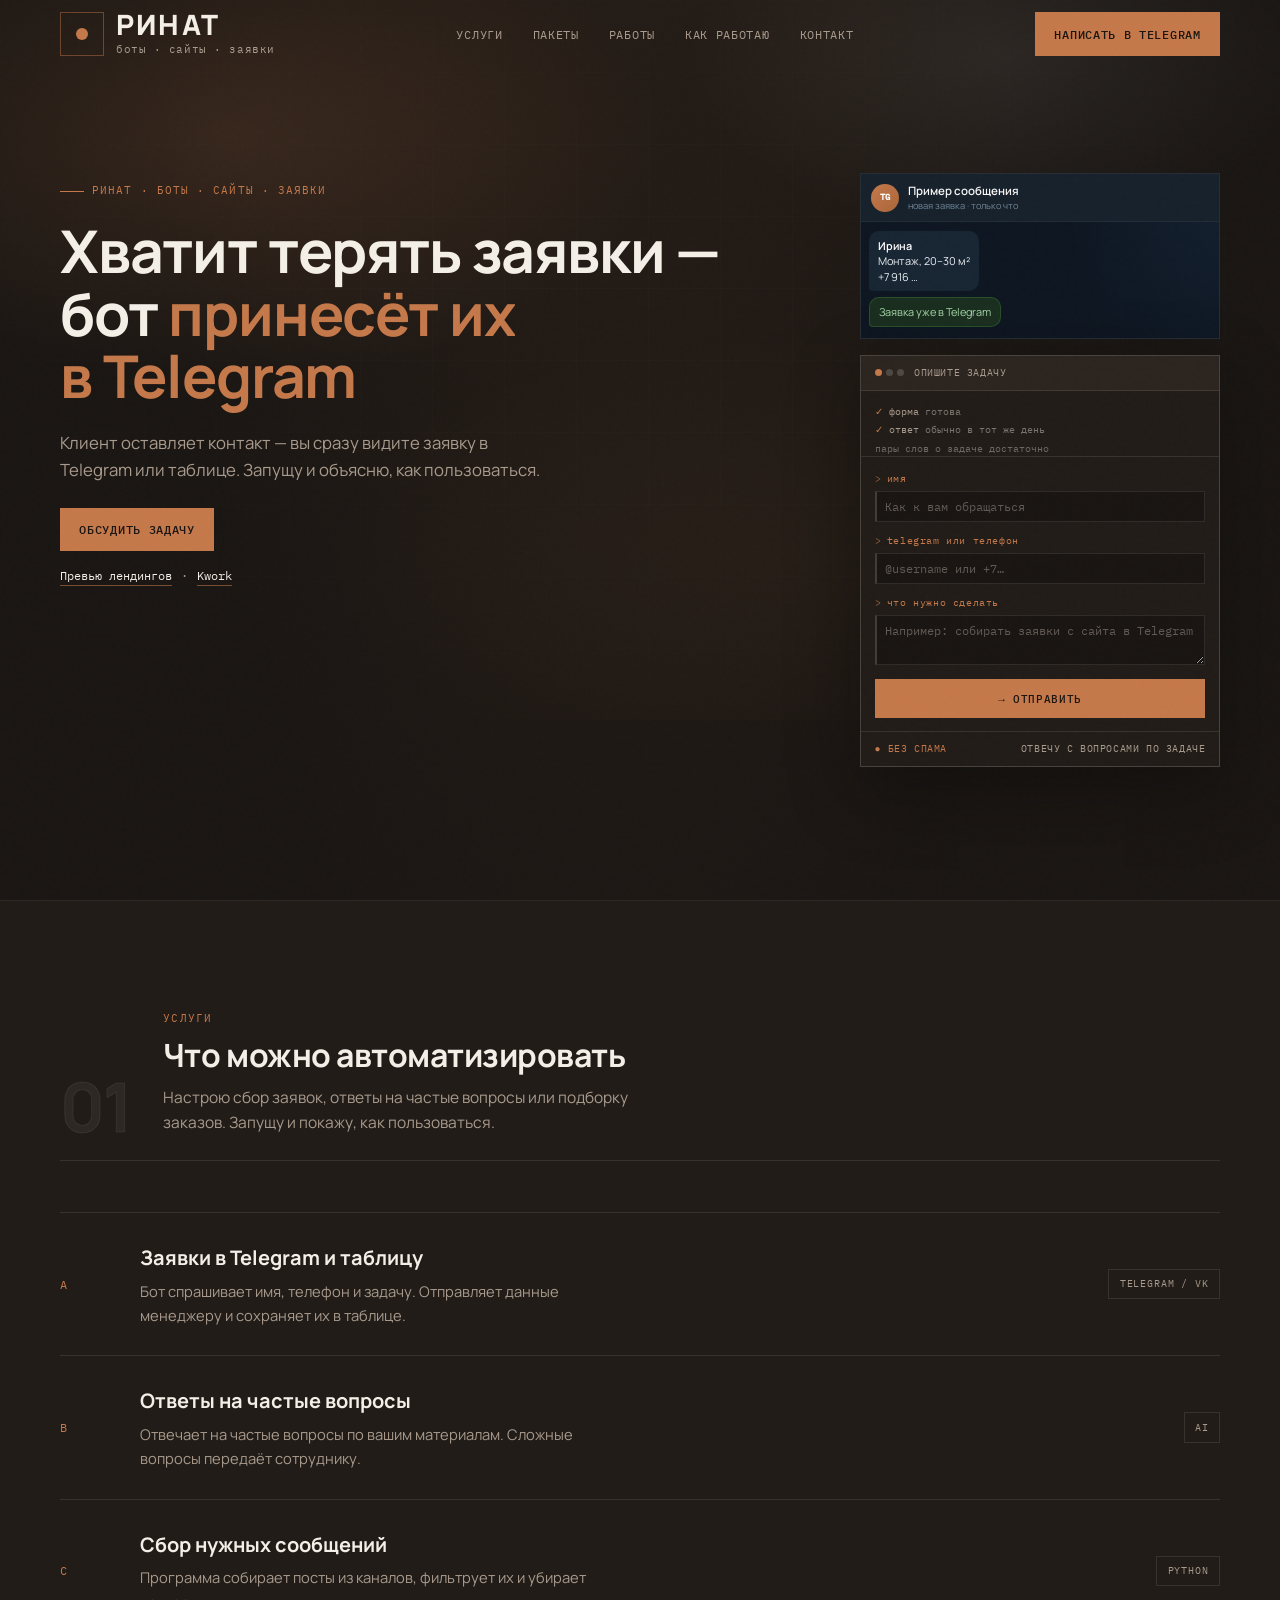
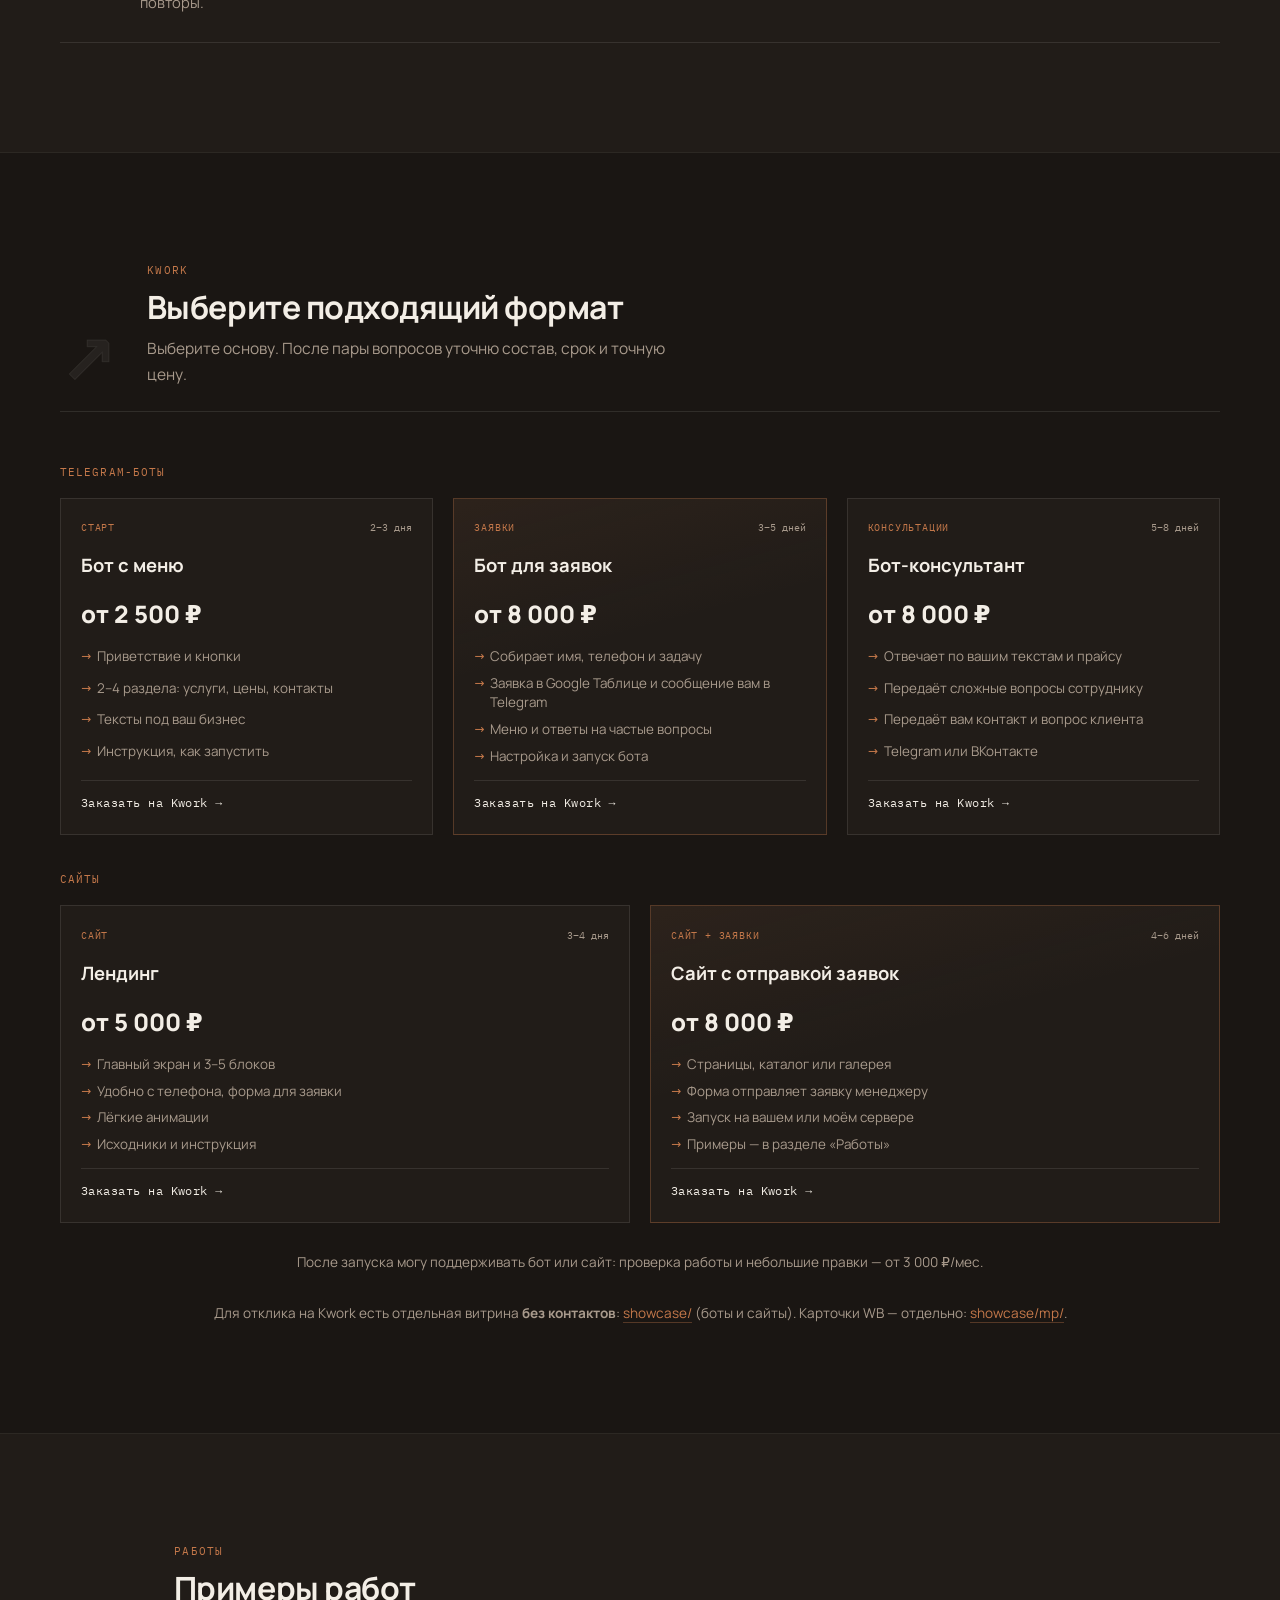
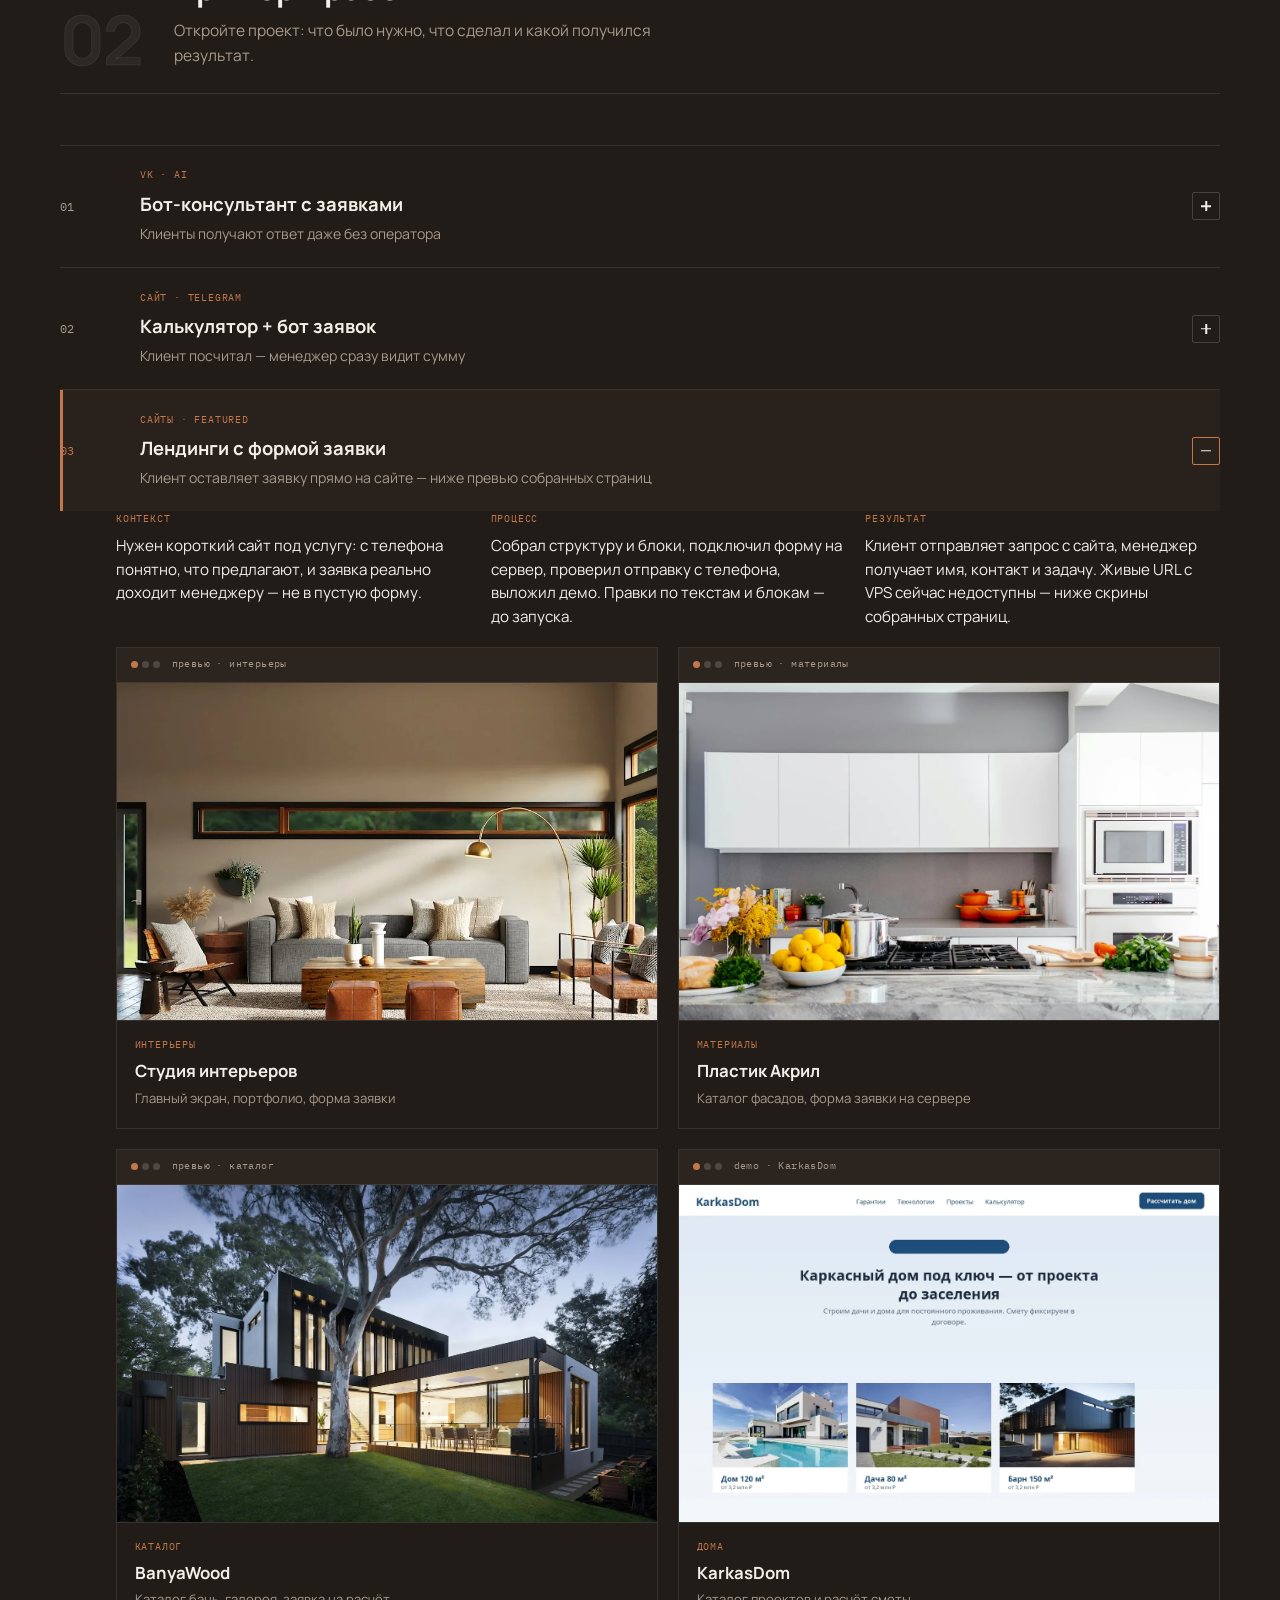
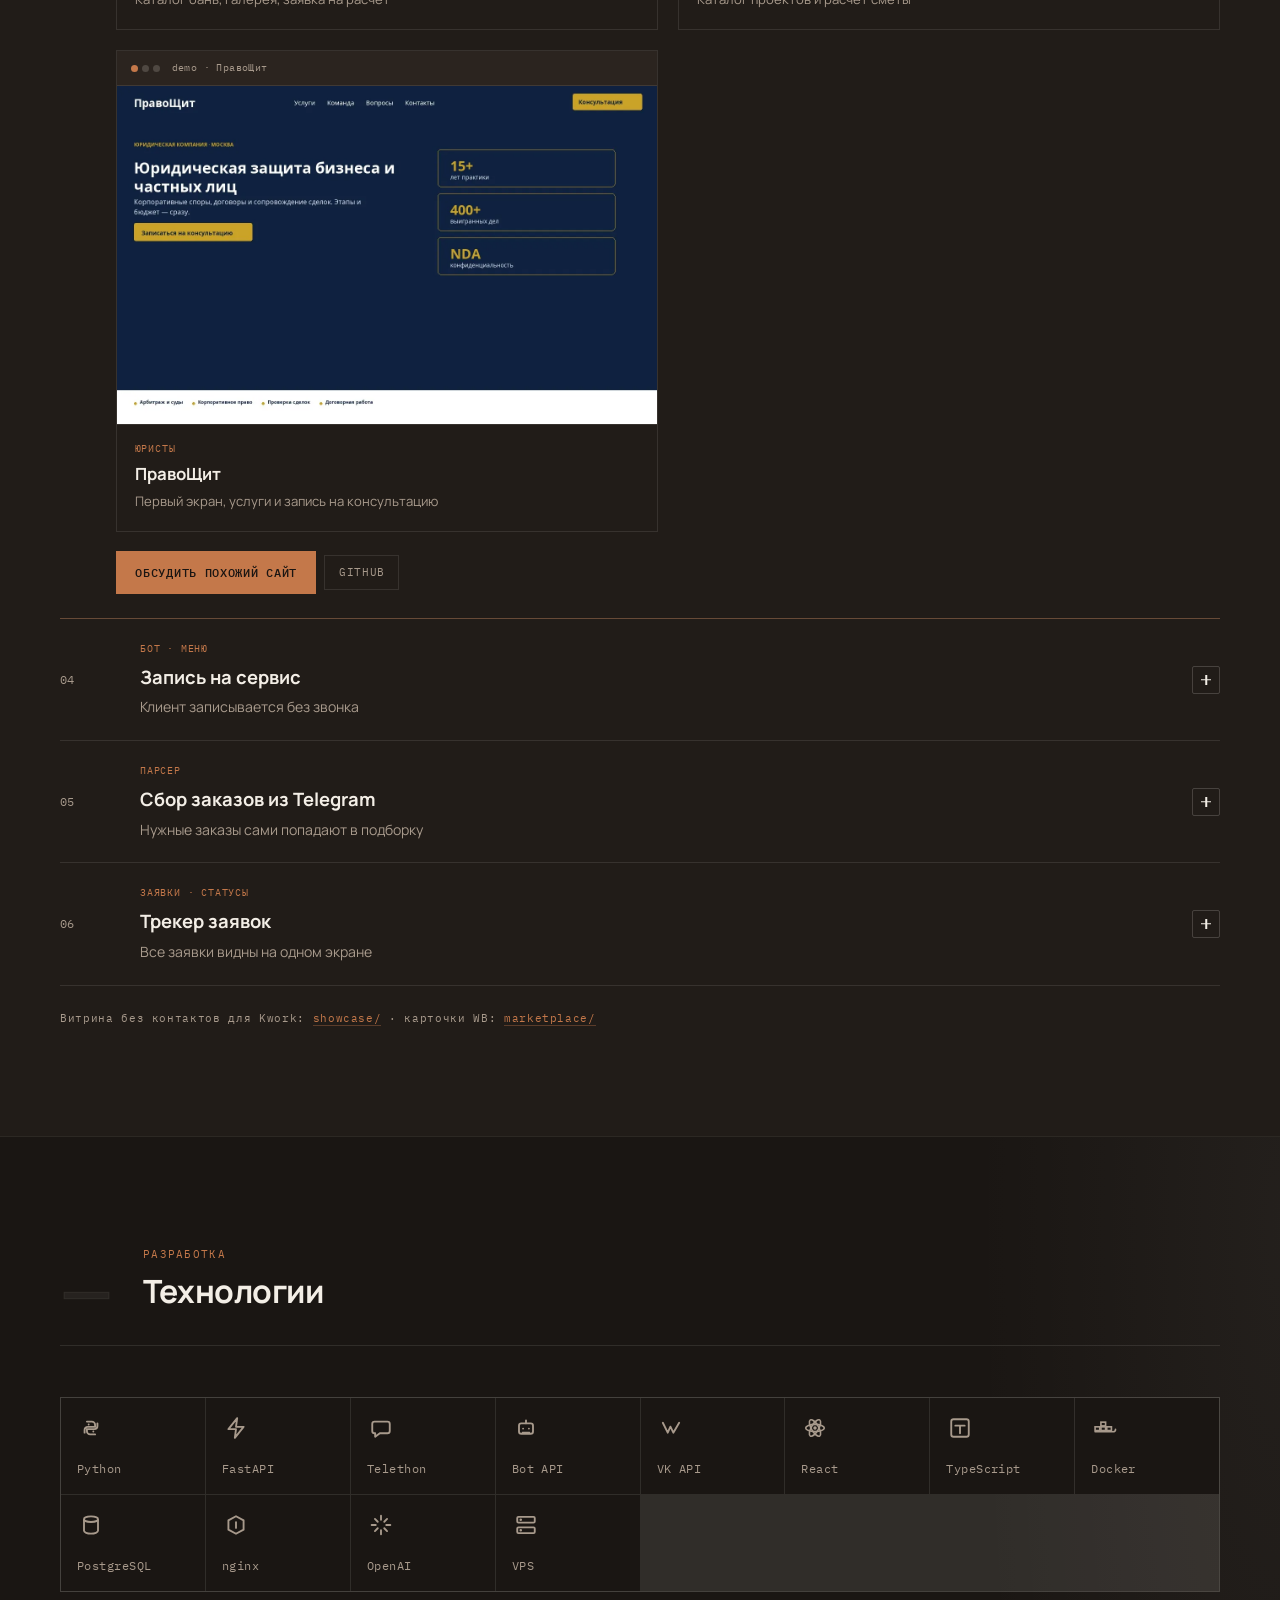
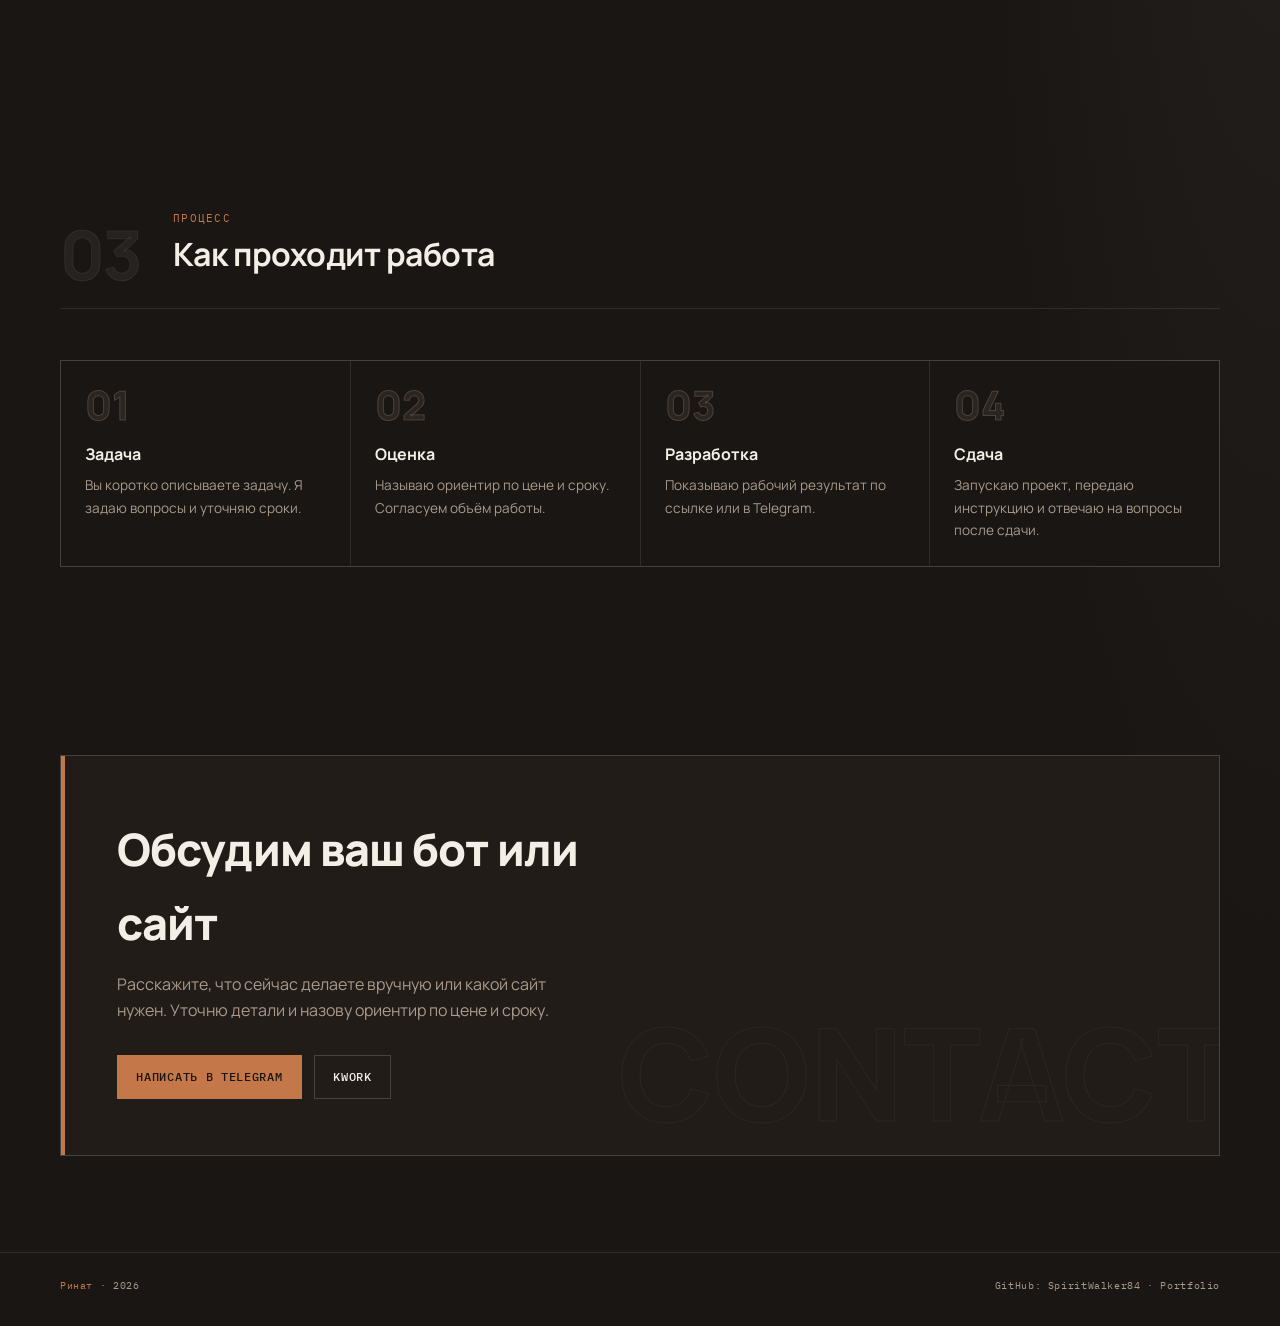
==== commit fda961f3: "Tighten the portfolio hero and drop dead VPS landing links. Co-authored-by: Cursor <cursoragent@curs" ====
--- a/public/index.html
+++ b/public/index.html
@@ -30,7 +30,6 @@
         <a href="#contact">Контакт</a>
       </nav>
       <div class="header__actions">
-        <a href="https://github.com/SpiritWalker84" class="btn btn--ghost" target="_blank" rel="noopener">GitHub</a>
         <a href="#" class="btn btn--primary site-link" data-site-link="telegram">Написать в Telegram</a>
       </div>
       <button class="menu-toggle" id="menuToggle" aria-label="Меню">Меню</button>
@@ -43,15 +42,19 @@
     <div class="container hero__content">
       <div class="hero__layout">
       <div class="hero__main">
-        <div class="prod-label">Боты · сайты · заявки</div>
+        <div class="prod-label">Ринат · боты · сайты · заявки</div>
         <h1 class="hero__title">Хватит терять заявки&nbsp;— бот <span class="hero__shimmer">принесёт их в&nbsp;Telegram</span></h1>
         <p class="hero__lead">
-          Разрабатываю Telegram-ботов и сайты для бизнеса: клиент оставляет контакт — вы сразу видите заявку в Telegram или таблице. Запущу и объясню, как всё работает.
+          Клиент оставляет контакт — вы сразу видите заявку в Telegram или таблице. Запущу и объясню, как пользоваться.
         </p>
         <div class="hero__actions">
           <a href="#contact" class="btn btn--primary">Обсудить задачу</a>
-          <a href="#" class="btn btn--ghost site-link" data-site-link="kwork">Смотреть на Kwork</a>
-        </div>
+        </div>
+        <p class="hero__sublink">
+          <a href="#case-landings">Превью лендингов</a>
+          <span aria-hidden="true">·</span>
+          <a href="#" class="site-link" data-site-link="kwork">Kwork</a>
+        </p>
       </div>
 
       <div class="hero__aside">
@@ -113,29 +116,6 @@
         </div>
             </div>
           </div>
-      <div class="hero__benefits" aria-label="Что вы получите">
-        <div class="hero__benefit">
-          <span class="hero__benefit-num">01</span>
-            <div>
-            <strong>Заявки не теряются</strong>
-            <span>Приходят в Telegram и сохраняются в таблице</span>
-          </div>
-        </div>
-        <div class="hero__benefit">
-          <span class="hero__benefit-num">02</span>
-            <div>
-            <strong>Меньше ручной работы</strong>
-            <span>Бот собирает контакты и отвечает на частые вопросы</span>
-          </div>
-        </div>
-        <div class="hero__benefit">
-          <span class="hero__benefit-num">03</span>
-            <div>
-            <strong>Понятно, что делать дальше</strong>
-            <span>Передаю доступы, запускаю и объясняю работу</span>
-          </div>
-        </div>
-      </div>
     </div>
   </section>
 
@@ -473,37 +453,37 @@
           </div>
         </details>
 
-        <details class="case-acc reveal">
+        <details class="case-acc case-acc--featured reveal" id="case-landings" open>
           <summary class="case-acc__summary">
             <span class="case-acc__num">03</span>
             <div class="case-acc__head">
-              <div class="case-acc__tags">Сайты</div>
+              <div class="case-acc__tags">Сайты · featured</div>
               <h3 class="case-acc__title">Лендинги с формой заявки</h3>
-              <p class="case-acc__teaser">Клиент оставляет заявку прямо на сайте</p>
+              <p class="case-acc__teaser">Клиент оставляет заявку прямо на сайте — ниже превью собранных страниц</p>
             </div>
             <span class="case-acc__chev" aria-hidden="true"></span>
           </summary>
           <div class="case-acc__panel">
-            <div class="case-acc__grid">
-              <div class="case-acc__block">
-                <span class="case-acc__label">Проблема</span>
-                <p>Нужен сайт, где клиенту понятно, что делать, а заявка действительно доходит.</p>
-              </div>
-              <div class="case-acc__block">
-                <span class="case-acc__label">Решение</span>
-                <p>Собрал лендинги, подключил формы и запустил их.</p>
+            <div class="case-acc__grid case-acc__grid--story">
+              <div class="case-acc__block">
+                <span class="case-acc__label">Контекст</span>
+                <p>Нужен короткий сайт под услугу: с телефона понятно, что предлагают, и заявка реально доходит менеджеру — не в пустую форму.</p>
+              </div>
+              <div class="case-acc__block">
+                <span class="case-acc__label">Процесс</span>
+                <p>Собрал структуру и блоки, подключил форму на сервер, проверил отправку с телефона, выложил демо. Правки по текстам и блокам — до запуска.</p>
               </div>
               <div class="case-acc__block">
                 <span class="case-acc__label">Результат</span>
-                <p>Клиент отправляет запрос с сайта, менеджер получает данные для ответа.</p>
+                <p>Клиент отправляет запрос с сайта, менеджер получает имя, контакт и задачу. Живые URL с VPS сейчас недоступны — ниже скрины собранных страниц.</p>
               </div>
             </div>
             <div class="case-acc__media showcase">
-              <a href="http://5.35.94.25/landing2/" class="showcase__card" target="_blank" rel="noopener">
-                <div class="browser">
-                  <div class="browser__bar">
-                    <span class="browser__dots" aria-hidden="true"><i></i><i></i><i></i></span>
-                    <span class="browser__url">5.35.94.25/landing2</span>
+              <div class="showcase__card">
+                <div class="browser">
+                  <div class="browser__bar">
+                    <span class="browser__dots" aria-hidden="true"><i></i><i></i><i></i></span>
+                    <span class="browser__url">превью · интерьеры</span>
                   </div>
                   <div class="browser__screen">
                     <img src="images/showcase/interior.webp" alt="Лендинг студии интерьеров FORM" loading="lazy" width="800" height="500">
@@ -514,12 +494,12 @@
                   <strong>Студия интерьеров</strong>
                   <span>Главный экран, портфолио, форма заявки</span>
                 </div>
-              </a>
-              <a href="http://5.35.94.25/landing1/" class="showcase__card" target="_blank" rel="noopener">
-                <div class="browser">
-                  <div class="browser__bar">
-                    <span class="browser__dots" aria-hidden="true"><i></i><i></i><i></i></span>
-                    <span class="browser__url">/landing1</span>
+              </div>
+              <div class="showcase__card">
+                <div class="browser">
+                  <div class="browser__bar">
+                    <span class="browser__dots" aria-hidden="true"><i></i><i></i><i></i></span>
+                    <span class="browser__url">превью · материалы</span>
                   </div>
                   <div class="browser__screen">
                     <img src="images/showcase/acril.webp" alt="Лендинг Senosan / Пластик Акрил" loading="lazy" width="600" height="400">
@@ -530,12 +510,12 @@
                   <strong>Пластик Акрил</strong>
                   <span>Каталог фасадов, форма заявки на сервере</span>
                 </div>
-              </a>
-              <a href="http://5.35.94.25/landing3/" class="showcase__card" target="_blank" rel="noopener">
-                <div class="browser">
-                  <div class="browser__bar">
-                    <span class="browser__dots" aria-hidden="true"><i></i><i></i><i></i></span>
-                    <span class="browser__url">/landing3</span>
+              </div>
+              <div class="showcase__card">
+                <div class="browser">
+                  <div class="browser__bar">
+                    <span class="browser__dots" aria-hidden="true"><i></i><i></i><i></i></span>
+                    <span class="browser__url">превью · каталог</span>
                   </div>
                   <div class="browser__screen">
                     <img src="images/showcase/banya.webp" alt="Лендинг BanyaWood" loading="lazy" width="600" height="400">
@@ -545,8 +525,8 @@
                   <span class="showcase__tag">Каталог</span>
                   <strong>BanyaWood</strong>
                   <span>Каталог бань, галерея, заявка на расчёт</span>
-          </div>
-        </a>
+                </div>
+              </div>
               <div class="showcase__card showcase__card--ui">
                 <div class="browser">
                   <div class="browser__bar">
@@ -581,7 +561,8 @@
               </div>
             </div>
             <div class="case-acc__actions">
-              <a href="https://github.com/SpiritWalker84" class="case-row__link" target="_blank" rel="noopener">GitHub</a>
+              <a href="#contact" class="btn btn--primary">Обсудить похожий сайт</a>
+              <a href="https://github.com/SpiritWalker84" class="case-row__link case-row__link--muted" target="_blank" rel="noopener">GitHub</a>
             </div>
           </div>
         </details>
--- a/public/css/styles.css
+++ b/public/css/styles.css
@@ -53,8 +53,9 @@
   inset: 0;
   pointer-events: none;
   z-index: 9999;
-  opacity: 0.045;
-  background-image: url("data:image/svg+xml,%3Csvg viewBox='0 0 256 256' xmlns='http://www.w3.org/2000/svg'%3E%3Cfilter id='n'%3E%3CfeTurbulence type='fractalNoise' baseFrequency='0.85' numOctaves='4' stitchTiles='stitch'/%3E%3C/filter%3E%3Crect width='100%25' height='100%25' filter='url(%23n)'/%3E%3C/svg%3E");
+  opacity: 0.07;
+  mix-blend-mode: soft-light;
+  background-image: url("data:image/svg+xml,%3Csvg viewBox='0 0 256 256' xmlns='http://www.w3.org/2000/svg'%3E%3Cfilter id='n'%3E%3CfeTurbulence type='fractalNoise' baseFrequency='0.8' numOctaves='4' stitchTiles='stitch'/%3E%3C/filter%3E%3Crect width='100%25' height='100%25' filter='url(%23n)'/%3E%3C/svg%3E");
 }
 
 a {
@@ -100,8 +101,8 @@
 }
 
 .logo__mark {
-  width: 36px;
-  height: 36px;
+  width: 44px;
+  height: 44px;
   border: 1px solid var(--border-strong);
   display: grid;
   place-items: center;
@@ -110,8 +111,8 @@
 
 .logo__mark::before {
   content: "";
-  width: 10px;
-  height: 10px;
+  width: 12px;
+  height: 12px;
   background: var(--accent);
   border-radius: 50%;
   box-shadow: none;
@@ -120,23 +121,23 @@
 .logo__text {
   display: flex;
   flex-direction: column;
-  gap: 0;
+  gap: 0.1rem;
 }
 
 .logo__name {
   font-family: var(--font-display);
   font-weight: 800;
-  font-size: 1rem;
-  letter-spacing: 0.06em;
+  font-size: clamp(1.35rem, 2.4vw, 1.75rem);
+  letter-spacing: 0.08em;
   text-transform: uppercase;
-  line-height: 1.1;
+  line-height: 1;
 }
 
 .logo__tag {
   font-family: var(--font-mono);
-  font-size: 0.65rem;
-  color: var(--muted);
-  letter-spacing: 0.04em;
+  font-size: 0.7rem;
+  color: var(--muted);
+  letter-spacing: 0.05em;
 }
 
 .nav {
@@ -228,16 +229,28 @@
   isolation: isolate;
 }
 
+.hero::before {
+  content: "";
+  position: absolute;
+  inset: -10% 0 20%;
+  z-index: 0;
+  pointer-events: none;
+  background:
+    radial-gradient(ellipse 55% 48% at 18% 28%, rgba(196, 120, 74, 0.16), transparent 62%),
+    radial-gradient(ellipse 42% 38% at 78% 18%, rgba(243, 238, 230, 0.07), transparent 58%),
+    radial-gradient(ellipse 50% 40% at 60% 80%, rgba(196, 120, 74, 0.05), transparent 70%);
+}
+
 .hero__grid-bg {
   position: absolute;
   inset: 0;
   z-index: 0;
   background-image:
-    linear-gradient(rgba(243, 238, 230, 0.035) 1px, transparent 1px),
-    linear-gradient(90deg, rgba(243, 238, 230, 0.035) 1px, transparent 1px);
+    linear-gradient(rgba(243, 238, 230, 0.028) 1px, transparent 1px),
+    linear-gradient(90deg, rgba(243, 238, 230, 0.028) 1px, transparent 1px);
   background-size: 72px 72px;
   mask-image: radial-gradient(ellipse 65% 55% at 50% 35%, black, transparent);
-  opacity: 0.55;
+  opacity: 0.4;
   pointer-events: none;
 }
 
@@ -588,18 +601,40 @@
 }
 
 .hero__lead {
-  max-width: 58ch;
-  color: var(--muted);
-  font-size: 1.08rem;
-  line-height: 1.7;
-  margin: 0 0 2.25rem;
+  max-width: 48ch;
+  color: var(--muted);
+  font-size: 1.05rem;
+  line-height: 1.6;
+  margin: 0 0 1.5rem;
 }
 
 .hero__actions {
   display: flex;
   flex-wrap: wrap;
   gap: 0.75rem;
-  margin-bottom: 3rem;
+  margin-bottom: 0.85rem;
+}
+
+.hero__sublink {
+  display: flex;
+  flex-wrap: wrap;
+  align-items: center;
+  gap: 0.55rem;
+  margin: 0 0 1.5rem;
+  font-family: var(--font-mono);
+  font-size: 0.78rem;
+  color: var(--muted);
+}
+
+.hero__sublink a {
+  color: var(--cream);
+  text-decoration: none;
+  border-bottom: 1px solid color-mix(in srgb, var(--accent) 55%, transparent);
+}
+
+.hero__sublink a:hover {
+  color: var(--accent);
+  border-bottom-color: var(--accent);
 }
 
 .hero__meta {
@@ -1270,6 +1305,24 @@
   align-items: center;
 }
 
+.case-acc__actions--top {
+  margin: 0 0 1.15rem;
+}
+
+.case-acc--featured {
+  border-color: color-mix(in srgb, var(--accent) 35%, var(--border));
+}
+
+.case-acc--featured > .case-acc__summary {
+  background: color-mix(in srgb, var(--accent) 6%, transparent);
+}
+
+.case-acc__grid--story .case-acc__block p {
+  font-size: 0.95rem;
+  line-height: 1.55;
+  color: var(--cream);
+}
+
 /* ── Visual showcase ─────────────────────────────────────────────── */
 
 .showcase {
@@ -1732,6 +1785,9 @@
   border: 1px solid var(--border-strong);
   padding: clamp(2rem, 5vw, 3.5rem);
   overflow: hidden;
+  background:
+    radial-gradient(ellipse 70% 80% at 0% 50%, rgba(196, 120, 74, 0.1), transparent 55%),
+    var(--ink-2);
 }
 
 .cta__panel::before {
--- a/public/css/neon.css
+++ b/public/css/neon.css
@@ -2,13 +2,13 @@
    Toggle via html[data-theme="neon"] keeps the calm look as default brand. */
 
 html[data-theme="neon"] {
-  --ink: #14110f;
-  --ink-2: #1c1815;
-  --ink-3: #26201c;
-  --surface: #2a241f;
+  --ink: #1a1613;
+  --ink-2: #211c18;
+  --ink-3: #2b241f;
+  --surface: #322b25;
   --accent: #c4784a;
   --accent-dim: rgba(196, 120, 74, 0.12);
-  --accent-glow: rgba(196, 120, 74, 0.2);
+  --accent-glow: rgba(196, 120, 74, 0.22);
   --text: #f3eee6;
   --muted: #a89a8c;
   --border: rgba(243, 238, 230, 0.1);
@@ -17,8 +17,8 @@
 
 html[data-theme="neon"] body {
   background:
-    radial-gradient(ellipse 70% 45% at 50% -15%, rgba(196, 120, 74, 0.06), transparent 55%),
-    radial-gradient(ellipse 50% 35% at 100% 80%, rgba(243, 238, 230, 0.03), transparent 50%),
+    radial-gradient(ellipse 72% 48% at 48% -12%, rgba(196, 120, 74, 0.1), transparent 58%),
+    radial-gradient(ellipse 46% 34% at 100% 78%, rgba(243, 238, 230, 0.045), transparent 52%),
     var(--ink);
 }
 
